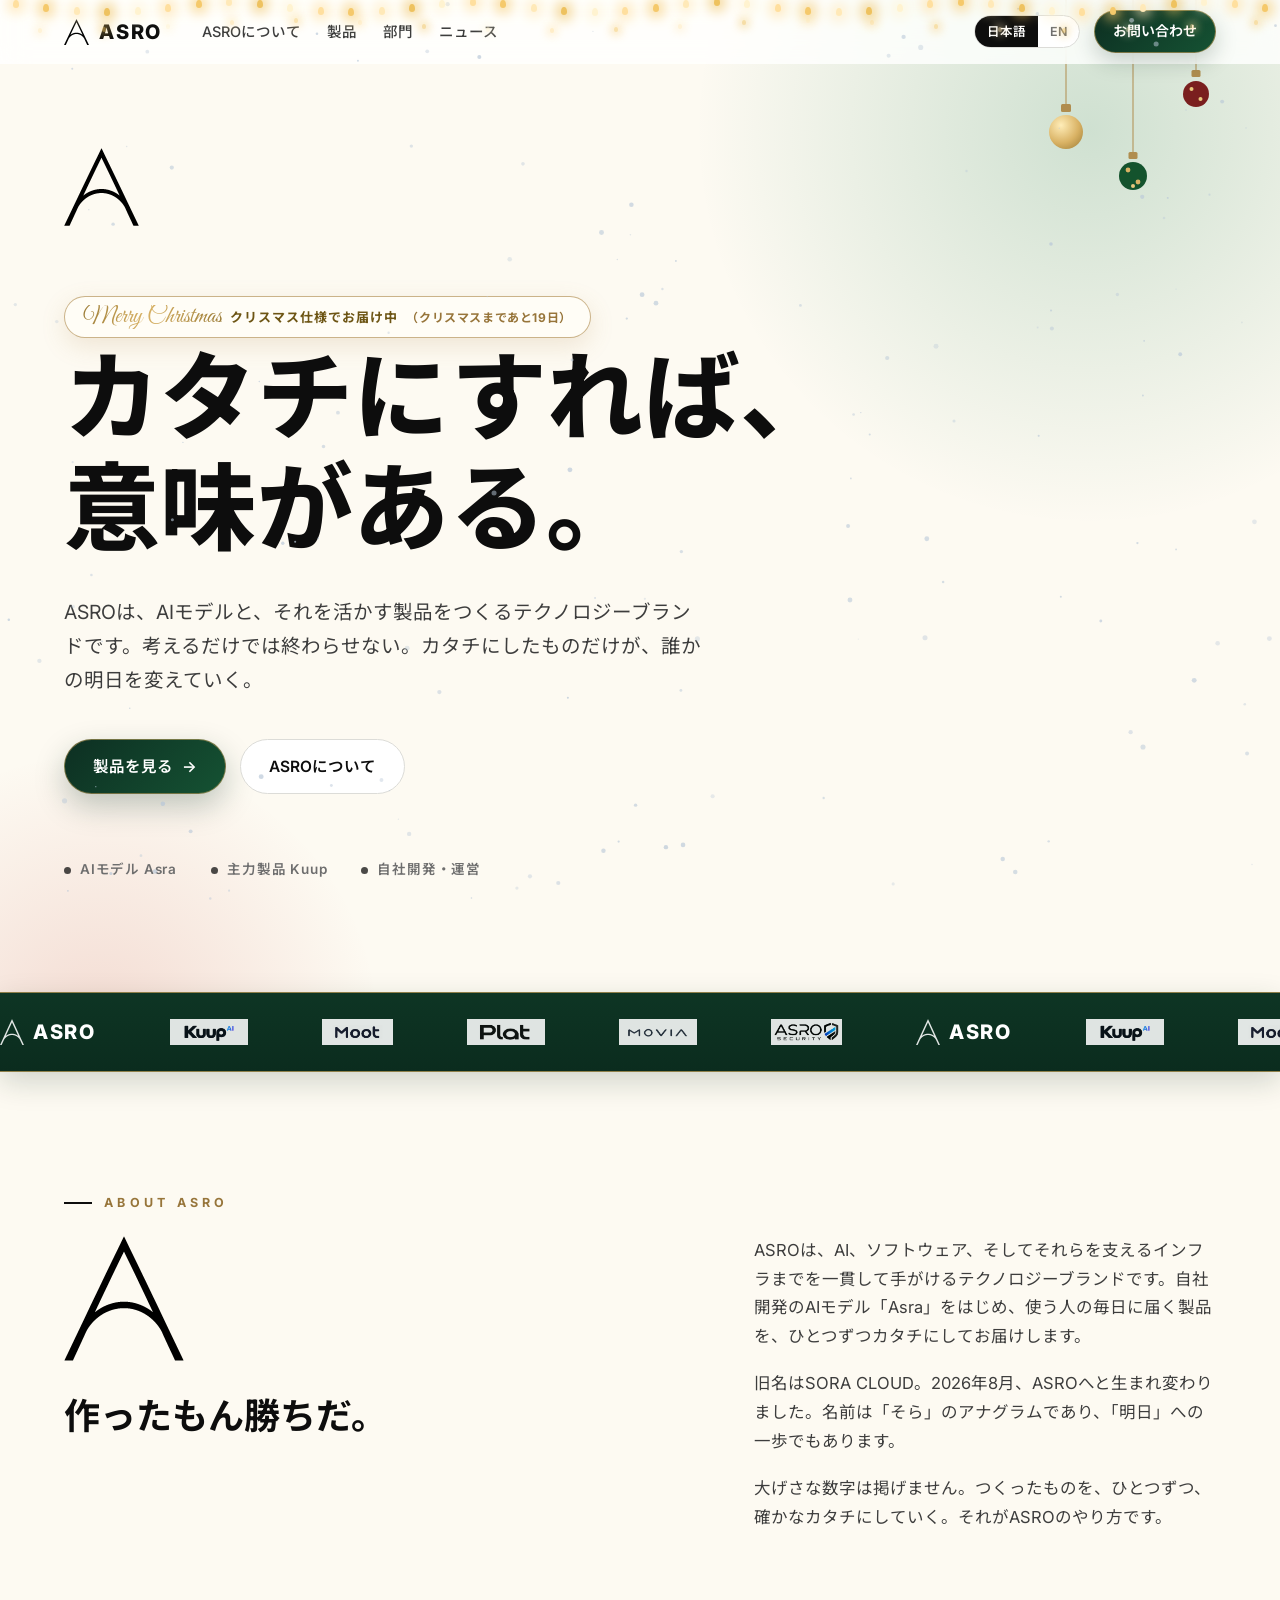
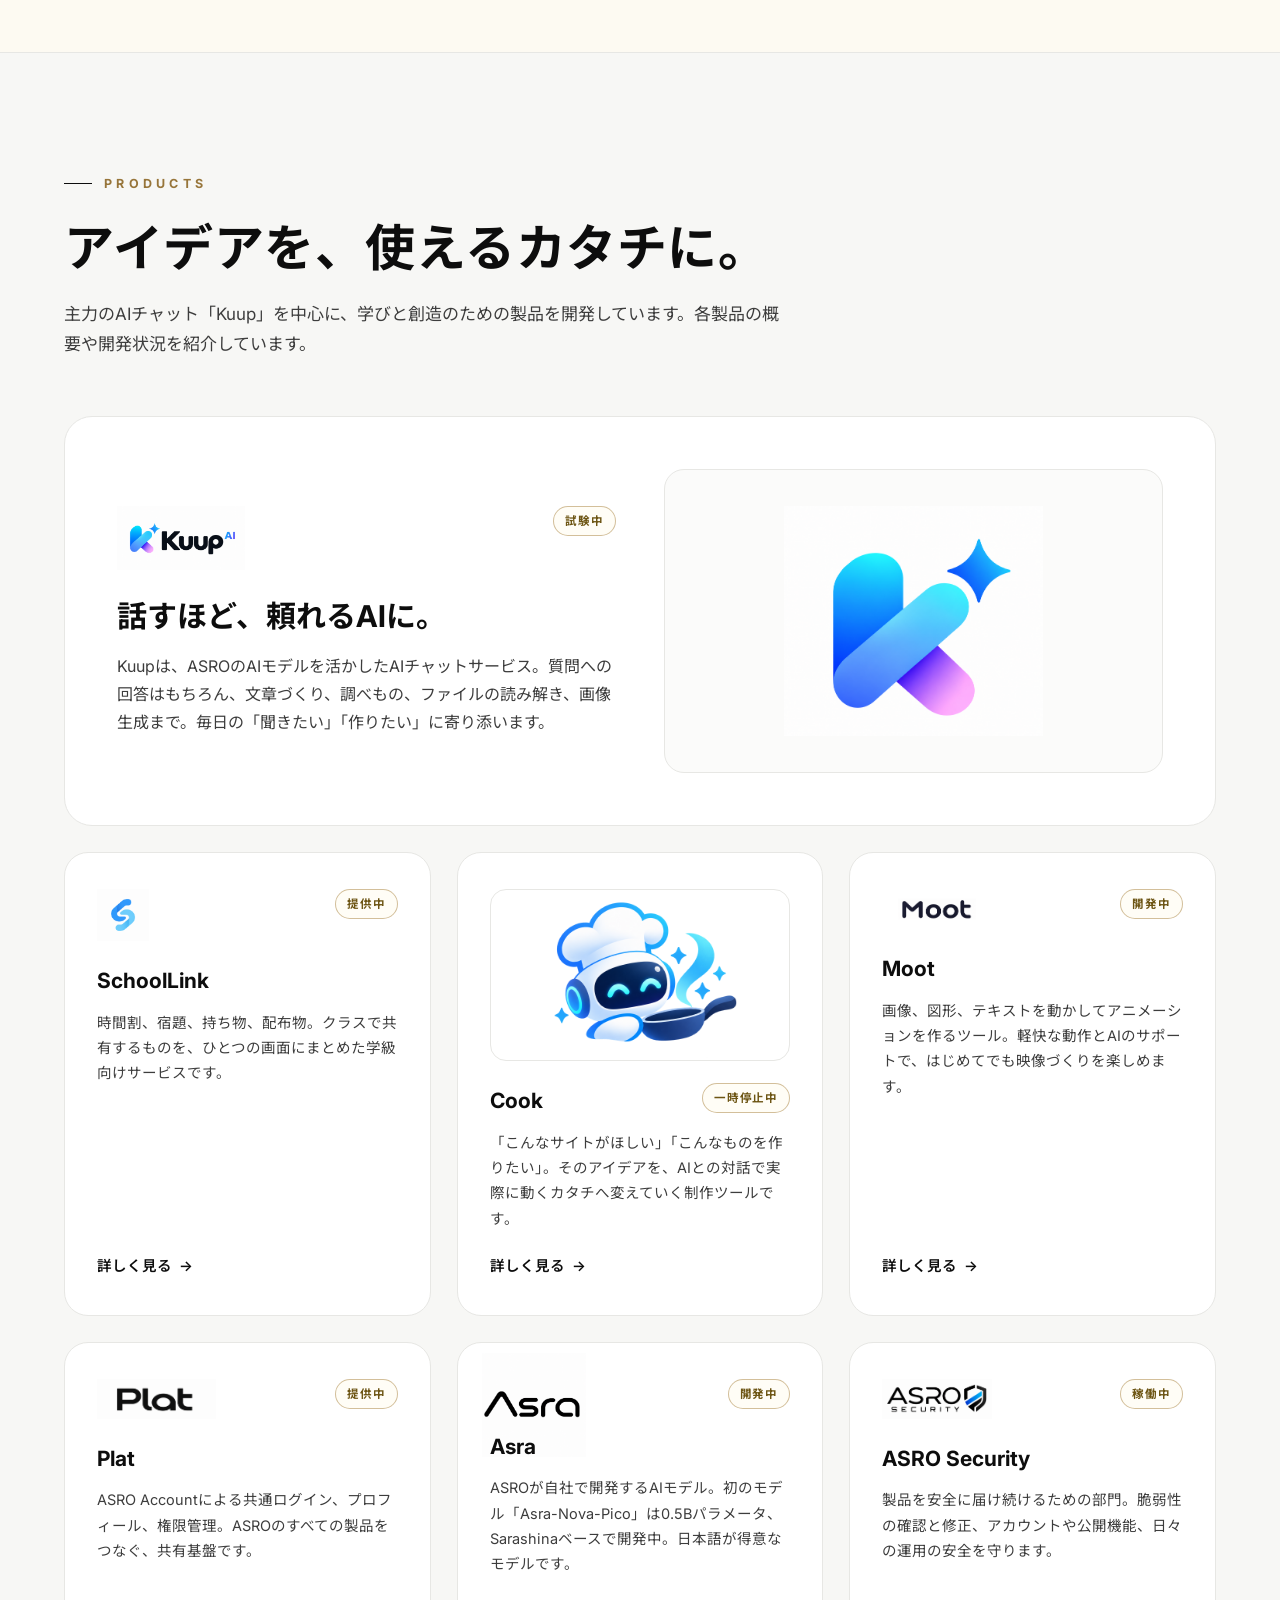
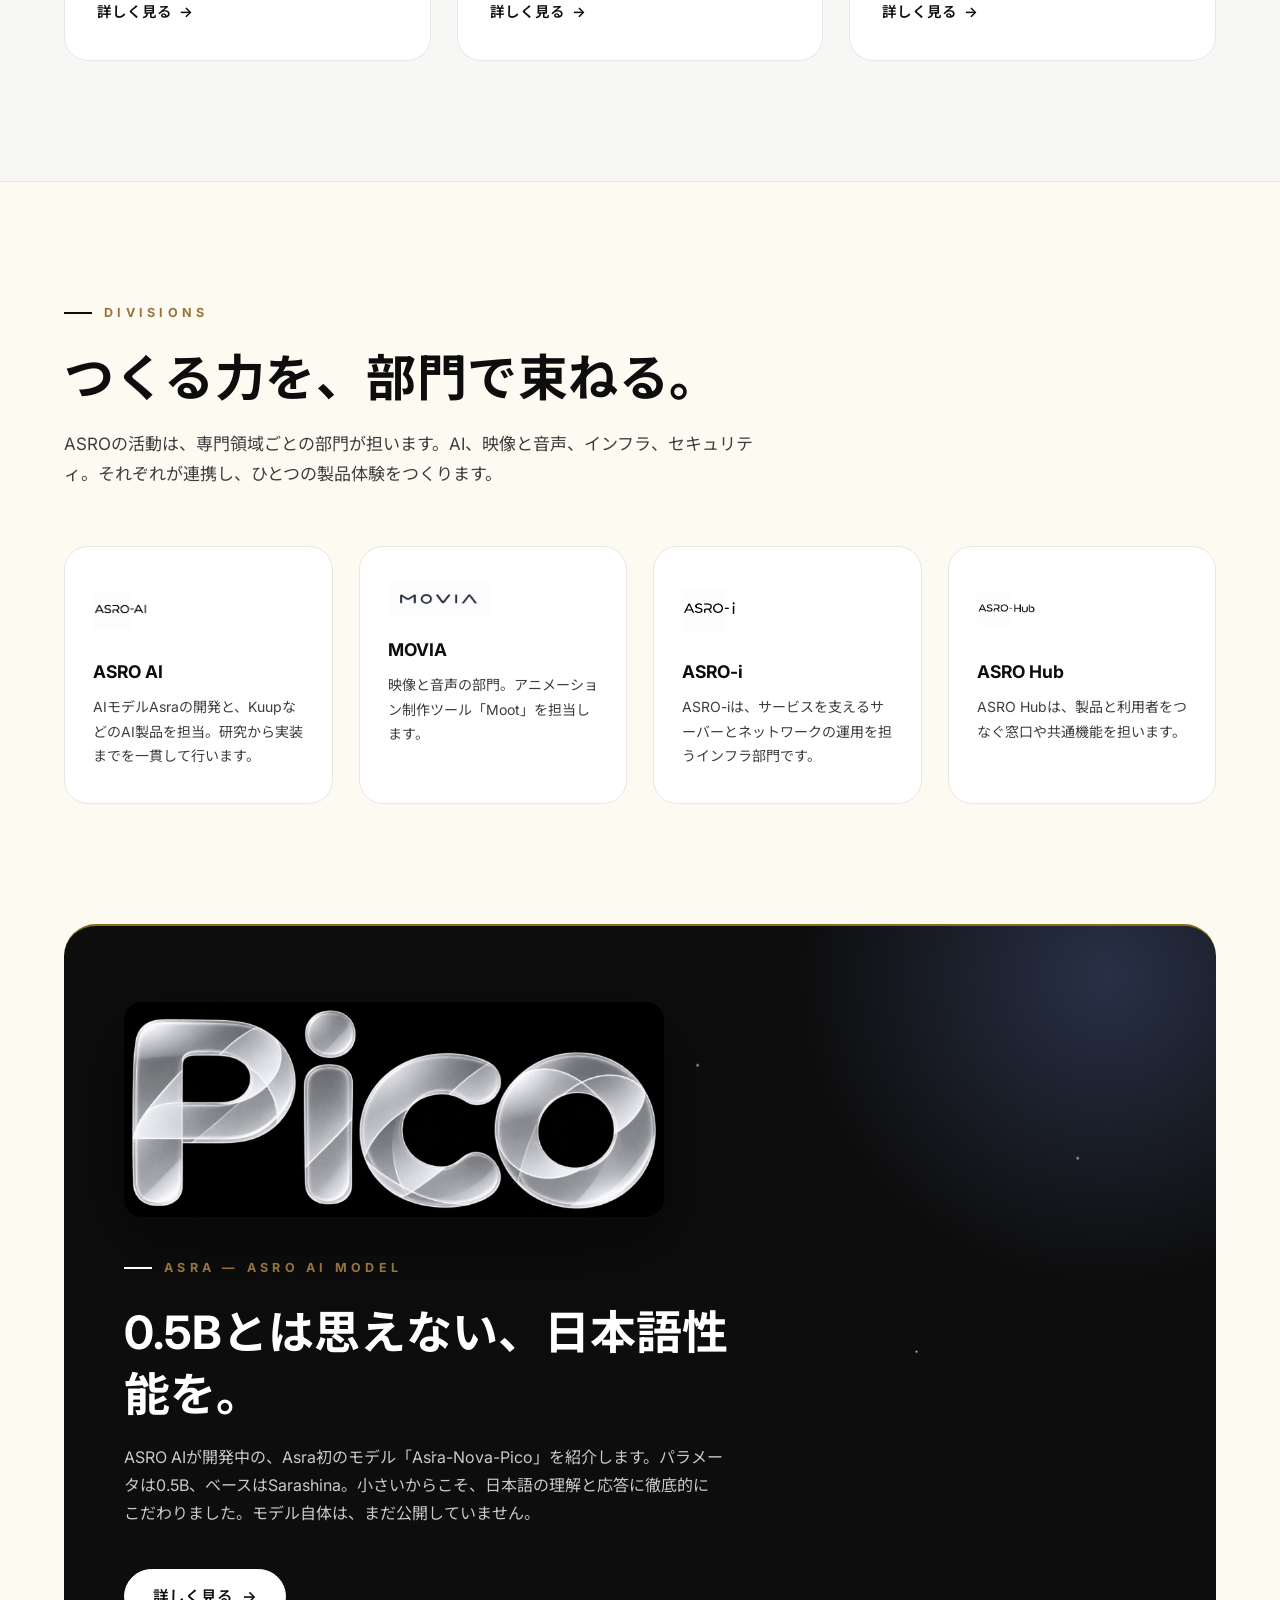
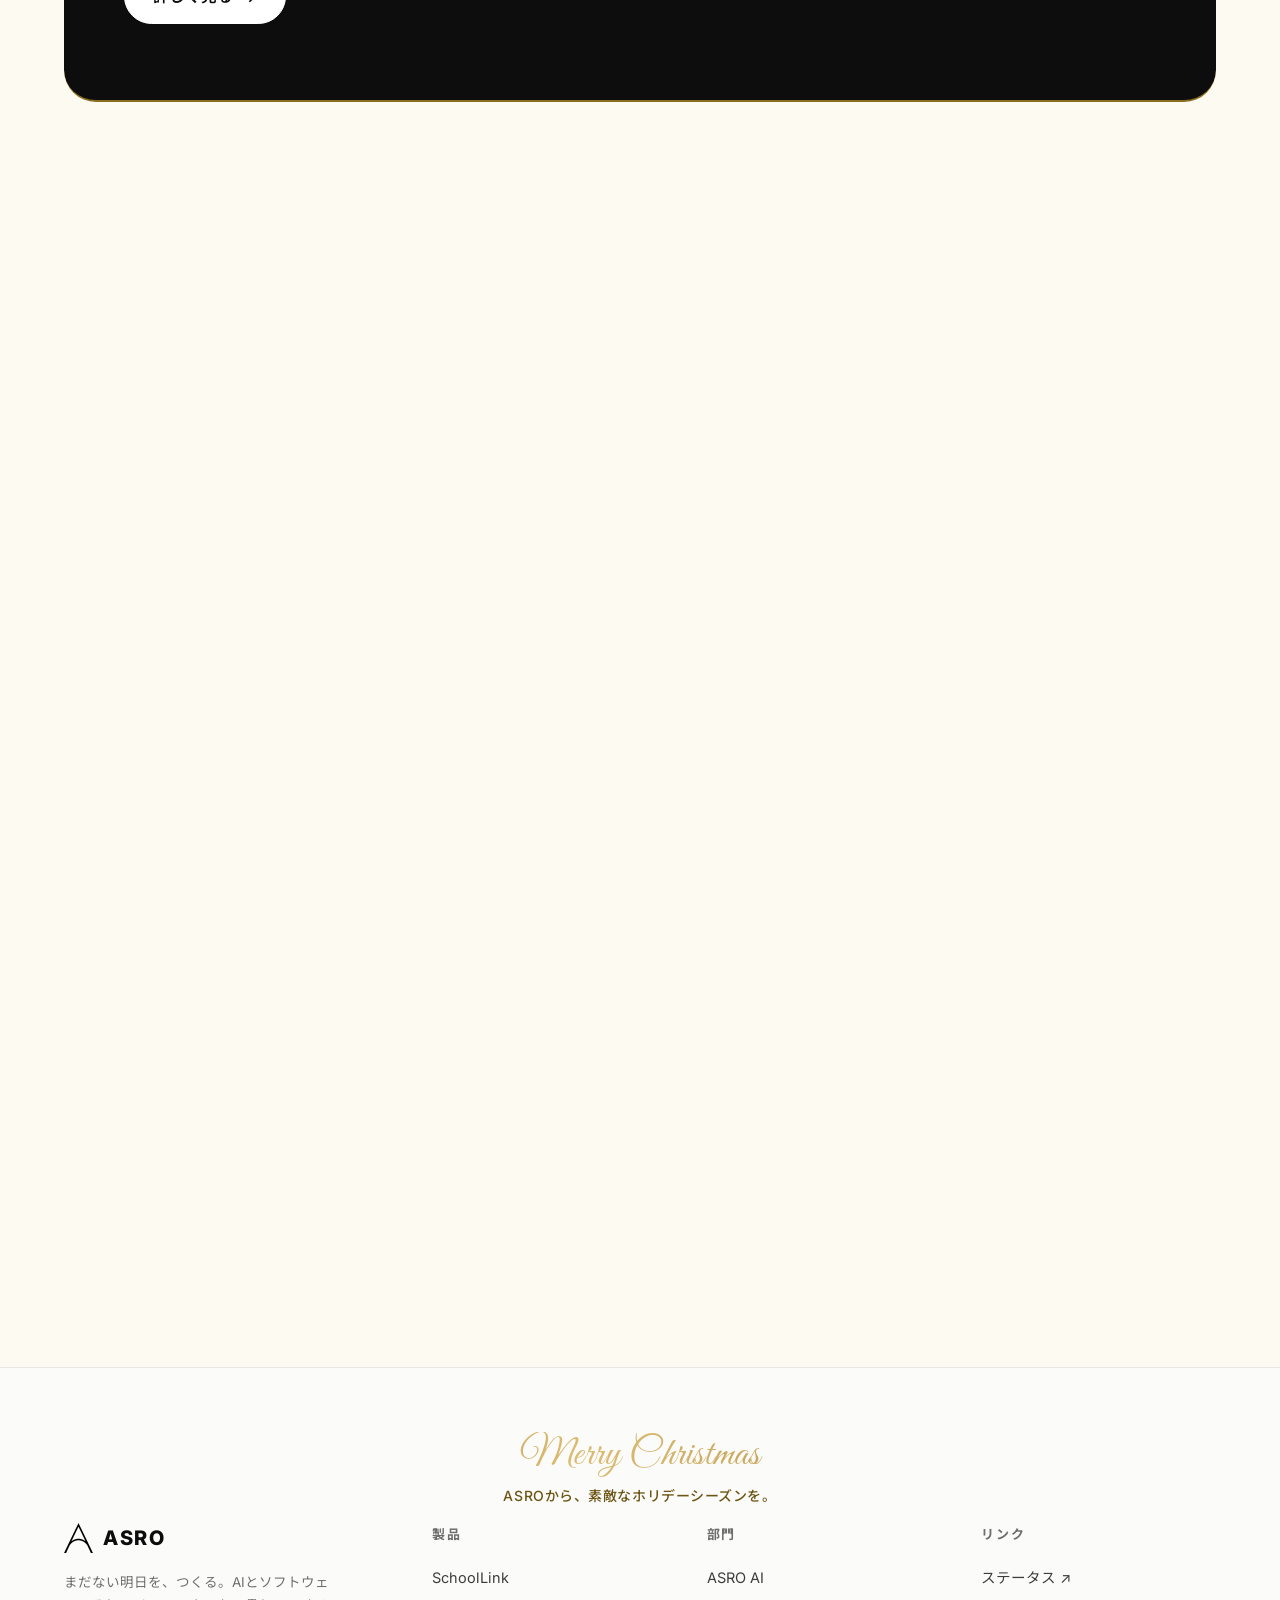
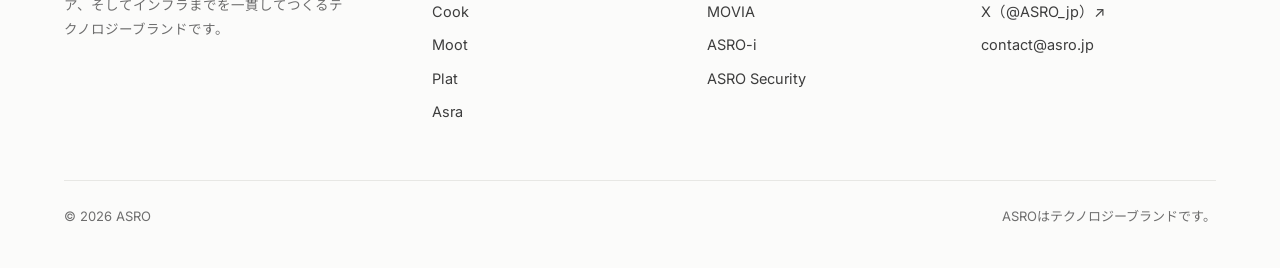
==== index.html @ fae4ed60 "Mark Kuup as in testing and remove launch links" ====
<!doctype html>
<html lang="ja">
<head>
<meta charset="utf-8">
<meta name="viewport" content="width=device-width, initial-scale=1">
<title>ASRO — カタチにすれば、意味がある。</title>
<meta name="description" content="ASROは、AIモデル「Asra」と、それを活かす製品をつくるテクノロジーブランドです。AIチャット「Kuup」をはじめ、学び、つくる楽しさをひらく製品を開発しています。">
<meta property="og:title" content="ASRO — カタチにすれば、意味がある。">
<meta property="og:description" content="AIモデルAsraと、それを活かす製品をつくるテクノロジーブランド、ASROの公式サイト。">
<meta property="og:type" content="website">
<link rel="icon" href="assets/brand-v1/favicon.ico" sizes="16x16 32x32 48x48 64x64">
<link rel="icon" href="assets/brand-v1/favicon.svg" type="image/svg+xml" sizes="any">
<link rel="apple-touch-icon" href="assets/brand-v1/app-icon-180.png">
<meta property="og:image" content="https://asro.jp/assets/brand-v1/asro-og.png">
<meta property="og:image:width" content="1200">
<meta property="og:image:height" content="630">
<meta property="og:image:alt" content="ASRO">
<link rel="preconnect" href="https://fonts.googleapis.com">
<link rel="preconnect" href="https://fonts.gstatic.com" crossorigin>
<link href="https://fonts.googleapis.com/css2?family=Inter:wght@400;500;600;700;800&family=Noto+Sans+JP:wght@400;500;700;900&display=swap" rel="stylesheet">
<link rel="stylesheet" href="styles.css?v=20261110-brand-v1">
</head>
<body>
<header class="site-header">
  <div class="header-inner">
    <a class="brand" href="./" aria-label="ASRO">
      <img class="brand-symbol" src="assets/brand-v1/asro-black.svg" alt="">
      <span class="brand-name">ASRO</span>
    </a>
    <nav class="main-nav" aria-label="Main">
      <a href="#about" data-i18n="nav.about">ASROについて</a>
      <a href="#products" data-i18n="nav.products">製品</a>
      <a href="#divisions" data-i18n="nav.divisions">部門</a>
      <a href="#news" data-i18n="nav.news">ニュース</a>
    </nav>
    <div class="header-actions">
      <div class="lang-switch" role="group" aria-label="Language">
        <button type="button" data-lang="ja" class="active">日本語</button>
        <button type="button" data-lang="en">EN</button>
      </div>
      <a class="header-cta" href="mailto:contact@asro.jp" data-i18n="nav.contact">お問い合わせ</a>
      <button class="menu-btn" type="button" aria-label="Menu" aria-expanded="false"><span></span><span></span><span></span></button>
    </div>
  </div>
</header>

<main>
  <!-- HERO -->
  <section class="hero">
    <div class="xmas-baubles" aria-hidden="true">
      <svg class="bauble b1" width="36" height="168" viewBox="0 0 36 168"><defs><radialGradient id="gld" cx="0.35" cy="0.3" r="0.95"><stop offset="0%" stop-color="#ffedb8"/><stop offset="55%" stop-color="#d9b264"/><stop offset="100%" stop-color="#9a7a34"/></radialGradient></defs><line x1="18" y1="0" x2="18" y2="104" stroke="#b08d4f" stroke-width="1"/><rect x="13" y="104" width="10" height="8" rx="1.5" fill="#b08d4f"/><circle cx="18" cy="132" r="17" fill="url(#gld)"/></svg>
      <svg class="bauble b2" width="30" height="218" viewBox="0 0 30 218"><line x1="15" y1="0" x2="15" y2="152" stroke="#b08d4f" stroke-width="1"/><rect x="10.5" y="152" width="9" height="7" rx="1.5" fill="#b08d4f"/><circle cx="15" cy="176" r="14" fill="#14532d"/><circle cx="10" cy="170" r="2.4" fill="#d9b264"/><circle cx="20" cy="182" r="2.4" fill="#d9b264"/><circle cx="15" cy="186" r="2" fill="#e8c87e"/></svg>
      <svg class="bauble b3" width="28" height="128" viewBox="0 0 28 128"><line x1="14" y1="0" x2="14" y2="70" stroke="#b08d4f" stroke-width="1"/><rect x="9.5" y="70" width="9" height="7" rx="1.5" fill="#b08d4f"/><circle cx="14" cy="94" r="13" fill="#7a1f1f"/><circle cx="9.5" cy="89" r="2" fill="#e8c87e"/><circle cx="18.5" cy="99" r="2" fill="#e8c87e"/></svg>
    </div>
    <div class="hero-bg"></div>
    <div class="wrap hero-inner">
      <img class="hero-logo" src="assets/brand-v1/asro-black.svg" alt="ASRO">
      <p class="xmas-badge"><span class="xmas-script">Merry Christmas</span><span data-i18n="xmas.badge">クリスマス仕様でお届け中</span></p>
      <h1>
        <span class="line"><span data-i18n="hero.h1.1">カタチにすれば、</span></span>
        <span class="line"><span data-i18n="hero.h1.2">意味がある。</span></span>
      </h1>
      <p class="hero-sub" data-i18n="hero.sub">ASROは、AIモデルと、それを活かす製品をつくるテクノロジーブランドです。考えるだけでは終わらせない。カタチにしたものだけが、誰かの明日を変えていく。</p>
      <div class="hero-actions">
        <a class="btn btn-dark" href="#products"><span data-i18n="hero.btn.products">製品を見る</span><span class="arrow">→</span></a>
        <a class="btn btn-light" href="#about" data-i18n="hero.btn.about">ASROについて</a>
      </div>
      <div class="hero-meta">
        <span><i></i><span data-i18n="hero.meta.1">AIモデル Asra</span></span>
        <span><i></i><span data-i18n="hero.meta.2">主力製品 Kuup</span></span>
        <span><i></i><span data-i18n="hero.meta.3">自社開発・運営</span></span>
      </div>
    </div>
  </section>

  <!-- MARQUEE -->
  <div class="marquee" aria-hidden="true">
    <div class="marquee-track">
      <span class="marquee-brand"><img class="marquee-brand-light" src="assets/brand-v1/asro-black.svg" alt=""><img class="marquee-brand-dark" src="assets/brand-v1/asro-white.svg" alt=""><span class="brand-name">ASRO</span></span><img src="Kuup%20AI%E6%96%87%E5%AD%97%E3%81%AE%E3%81%BF.png" alt=""><img src="Moot%E6%96%87%E5%AD%97%E3%81%AE%E3%81%BF.png" alt=""><img src="Plat%E6%96%87%E5%AD%97%E3%81%AE%E3%81%BF.png" alt=""><img src="MOVIA.png" alt=""><img src="ASRO%20security.png" alt="">
      <span class="marquee-brand"><img class="marquee-brand-light" src="assets/brand-v1/asro-black.svg" alt=""><img class="marquee-brand-dark" src="assets/brand-v1/asro-white.svg" alt=""><span class="brand-name">ASRO</span></span><img src="Kuup%20AI%E6%96%87%E5%AD%97%E3%81%AE%E3%81%BF.png" alt=""><img src="Moot%E6%96%87%E5%AD%97%E3%81%AE%E3%81%BF.png" alt=""><img src="Plat%E6%96%87%E5%AD%97%E3%81%AE%E3%81%BF.png" alt=""><img src="MOVIA.png" alt=""><img src="ASRO%20security.png" alt="">
    </div>
  </div>

  <!-- ABOUT -->
  <section id="about" class="section-pad">
    <div class="wrap">
      <p class="eyebrow reveal" data-i18n="about.eyebrow">About ASRO</p>
      <div class="about-grid">
        <div class="reveal">
          <img class="about-symbol" src="assets/brand-v1/asro-black.svg" alt="ASRO symbol">
          <p class="about-big" data-i18n="about.big">作ったもん勝ちだ。</p>
        </div>
        <div class="about-text reveal d1">
          <p data-i18n="about.p1">ASROは、AI、ソフトウェア、そしてそれらを支えるインフラまでを一貫して手がけるテクノロジーブランドです。自社開発のAIモデル「Asra」をはじめ、使う人の毎日に届く製品を、ひとつずつカタチにしてお届けします。</p>
          <p data-i18n="about.p2">旧名はSORA CLOUD。2026年8月、ASROへと生まれ変わりました。名前は「そら」のアナグラムであり、「明日」への一歩でもあります。</p>
          <p data-i18n="about.p3">大げさな数字は掲げません。つくったものを、ひとつずつ、確かなカタチにしていく。それがASROのやり方です。</p>
        </div>
      </div>
    </div>
  </section>

  <!-- PRODUCTS -->
  <section id="products" class="products section-pad">
    <div class="wrap">
      <p class="eyebrow reveal" data-i18n="products.eyebrow">Products</p>
      <h2 class="section-title reveal" data-i18n="products.title">アイデアを、使えるカタチに。</h2>
      <p class="section-lead reveal d1" data-i18n="products.lead">主力のAIチャット「Kuup」を中心に、学びと創造のための製品を開発しています。各製品の概要や開発状況を紹介しています。</p>

      <!-- Flagship: Kuup -->
      <article class="feature-card reveal">
        <div>
          <div class="card-top">
            <img class="p-logo" src="Kuup%20AI%20%E5%85%A8%E9%83%A8%E5%85%A5%E3%82%8A.png" alt="Kuup AI">
            <span class="chip" data-i18n="kuup.status">試験中</span>
          </div>
          <h3 data-i18n="kuup.card.title">話すほど、頼れるAIに。</h3>
          <p data-i18n="kuup.card.desc">Kuupは、ASROのAIモデルを活かしたAIチャットサービス。質問への回答はもちろん、文章づくり、調べもの、ファイルの読み解き、画像生成まで。毎日の「聞きたい」「作りたい」に寄り添います。</p>
        </div>
        <div class="feature-visual">
          <img src="Kuup%20AI%20%E3%82%B7%E3%83%B3%E3%83%9C%E3%83%AB.png" alt="Kuup symbol" loading="lazy">
        </div>
      </article>

      <div class="product-grid">
        <article class="product-card reveal">
          <div class="card-top">
            <img class="p-logo tall" src="SchoolLink%20%E3%82%B7%E3%83%B3%E3%83%9C%E3%83%AB.png" alt="SchoolLink" loading="lazy">
            <span class="chip live" data-i18n="common.status.live">提供中</span>
          </div>
          <h3>SchoolLink</h3>
          <p data-i18n="schoollink.card.desc">時間割、宿題、持ち物、配布物。クラスで共有するものを、ひとつの画面にまとめた学級向けサービスです。</p>
          <a class="card-link" href="products/schoollink.html"><span data-i18n="common.details">詳しく見る</span><span class="arrow">→</span></a>
        </article>

        <article class="product-card reveal d1">
          <div class="product-visual">
            <img src="Cook.png" alt="Cook" loading="lazy">
          </div>
          <div class="card-top">
            <h3>Cook</h3>
            <span class="chip paused" data-i18n="common.status.paused">一時停止中</span>
          </div>
          <p data-i18n="cook.card.desc">「こんなサイトがほしい」「こんなものを作りたい」。そのアイデアを、AIとの対話で実際に動くカタチへ変えていく制作ツールです。</p>
          <a class="card-link" href="products/cook.html"><span data-i18n="common.details">詳しく見る</span><span class="arrow">→</span></a>
        </article>

        <article class="product-card reveal d2">
          <div class="card-top">
            <img class="p-logo" src="Moot%E6%96%87%E5%AD%97%E3%81%AE%E3%81%BF.png" alt="Moot" loading="lazy">
            <span class="chip" data-i18n="common.status.dev">開発中</span>
          </div>
          <h3>Moot</h3>
          <p data-i18n="moot.card.desc">画像、図形、テキストを動かしてアニメーションを作るツール。軽快な動作とAIのサポートで、はじめてでも映像づくりを楽しめます。</p>
          <a class="card-link" href="products/moot.html"><span data-i18n="common.details">詳しく見る</span><span class="arrow">→</span></a>
        </article>

        <article class="product-card reveal">
          <div class="card-top">
            <img class="p-logo" src="Plat%E6%96%87%E5%AD%97%E3%81%AE%E3%81%BF.png" alt="Plat" loading="lazy">
            <span class="chip live" data-i18n="common.status.live">提供中</span>
          </div>
          <h3>Plat</h3>
          <p data-i18n="plat.card.desc">ASRO Accountによる共通ログイン、プロフィール、権限管理。ASROのすべての製品をつなぐ、共有基盤です。</p>
          <a class="card-link" href="products/plat.html"><span data-i18n="common.details">詳しく見る</span><span class="arrow">→</span></a>
        </article>

        <article class="product-card reveal d1">
          <div class="card-top">
            <img class="p-logo tall" src="Asra.png" alt="Asra" loading="lazy" style="height:104px;margin-top:-26px;margin-bottom:-28px;margin-left:-8px">
            <span class="chip" data-i18n="common.status.dev">開発中</span>
          </div>
          <h3>Asra</h3>
          <p data-i18n="asra.card.desc">ASROが自社で開発するAIモデル。初のモデル「Asra-Nova-Pico」は0.5Bパラメータ、Sarashinaベースで開発中。日本語が得意なモデルです。</p>
          <a class="card-link" href="products/asra.html"><span data-i18n="common.details">詳しく見る</span><span class="arrow">→</span></a>
        </article>

        <article class="product-card reveal d2">
          <div class="card-top">
            <img class="p-logo" src="ASRO%20security.png" alt="ASRO Security" loading="lazy">
            <span class="chip live" data-i18n="common.status.ops">稼働中</span>
          </div>
          <h3>ASRO Security</h3>
          <p data-i18n="security.card.desc">製品を安全に届け続けるための部門。脆弱性の確認と修正、アカウントや公開機能、日々の運用の安全を守ります。</p>
          <a class="card-link" href="products/security.html"><span data-i18n="common.details">詳しく見る</span><span class="arrow">→</span></a>
        </article>
      </div>
    </div>
  </section>

  <!-- DIVISIONS -->
  <section id="divisions" class="section-pad">
    <div class="wrap">
      <p class="eyebrow reveal" data-i18n="div.eyebrow">Divisions</p>
      <h2 class="section-title reveal" data-i18n="div.title">つくる力を、部門で束ねる。</h2>
      <p class="section-lead reveal d1" data-i18n="div.lead">ASROの活動は、専門領域ごとの部門が担います。AI、映像と音声、インフラ、セキュリティ。それぞれが連携し、ひとつの製品体験をつくります。</p>
      <div class="division-grid">
        <article class="division-card reveal">
          <img class="square" src="ASRO-AI.png" alt="ASRO AI" loading="lazy">
          <h3>ASRO AI</h3>
          <p data-i18n="div.ai.desc">AIモデルAsraの開発と、KuupなどのAI製品を担当。研究から実装までを一貫して行います。</p>
        </article>
        <article class="division-card reveal d1">
          <img src="MOVIA.png" alt="MOVIA" loading="lazy">
          <h3>MOVIA</h3>
          <p data-i18n="div.movia.desc">映像と音声の部門。アニメーション制作ツール「Moot」を担当します。</p>
        </article>
        <article class="division-card reveal d2">
          <img class="square" src="ASRO-i.png" alt="ASRO-i" loading="lazy">
          <h3>ASRO-i</h3>
          <p data-i18n="div.i.desc">ASRO-iは、サービスを支えるサーバーとネットワークの運用を担うインフラ部門です。</p>
        </article>
        <article class="division-card reveal d3">
          <img class="square" src="ASRO-Hub.png" alt="ASRO Hub" loading="lazy">
          <h3>ASRO Hub</h3>
          <p data-i18n="div.hub.desc">ASRO Hubは、製品と利用者をつなぐ窓口や共通機能を担います。</p>
        </article>
      </div>
    </div>
  </section>

  <!-- ASRA BAND -->
  <section class="section-pad" style="padding-top:0">
    <div class="wrap">
      <div class="asra-band reveal">
        <img class="pico-img" src="assets/asra-pico.jpg?v=20261108-assets-fix" alt="Asra-Nova-Pico" loading="lazy">
        <p class="eyebrow" data-i18n="asra.eyebrow">Asra — ASRO AI Model</p>
        <h2 data-i18n="asra.title">0.5Bとは思えない、日本語性能を。</h2>
        <p data-i18n="asra.body">ASRO AIが開発中の、Asra初のモデル「Asra-Nova-Pico」を紹介します。パラメータは0.5B、ベースはSarashina。小さいからこそ、日本語の理解と応答に徹底的にこだわりました。モデル自体は、まだ公開していません。</p>
        <div class="hero-actions">
          <a class="btn btn-light" href="products/asra.html"><span data-i18n="common.details">詳しく見る</span><span class="arrow">→</span></a>
        </div>
      </div>
    </div>
  </section>

  <!-- NEWS -->
  <section id="news" class="section-pad" style="padding-top:20px">
    <div class="wrap">
      <p class="eyebrow reveal" data-i18n="news.eyebrow">News</p>
      <h2 class="section-title reveal" data-i18n="news.title">お知らせ</h2>
      <div class="news-list reveal">
        <article class="news-item">
          <span class="news-date">2026.11.08</span>
          <span class="news-tag" data-i18n="news.2.tag">Asra</span>
          <div>
            <h3 data-i18n="news.2.title">Asra 初のモデル「Asra-Nova-Pico」を発表しました</h3>
            <p data-i18n="news.2.body">ASRO AIが開発中の0.5Bモデルです。詳しくはAsraのページをご覧ください。</p>
          </div>
        </article>
        <article class="news-item">
          <span class="news-date">2026.11.08</span>
          <span class="news-tag" data-i18n="news.1.tag">お知らせ</span>
          <div>
            <h3 data-i18n="news.1.title">ASRO公式サイトをリニューアルしました</h3>
            <p data-i18n="news.1.body">デザインと構成を一新し、製品ごとの紹介ページと日英切り替えを追加しました。</p>
          </div>
        </article>
      </div>
    </div>
  </section>

  <!-- CTA -->
  <section class="cta">
    <div class="wrap reveal">
      <img src="assets/brand-v1/asro-black.svg" alt="ASRO">
      <h2 data-i18n="cta.title">カタチにすれば、意味がある。</h2>
      <p data-i18n="cta.body">製品へのご意見、取材、その他のお問い合わせはメールで受け付けています。</p>
      <a class="btn btn-dark" href="mailto:contact@asro.jp">contact@asro.jp</a>
    </div>
  </section>
</main>

<footer class="site-footer">
  <div class="wrap">
    <p class="xmas-note"><span class="xmas-script">Merry Christmas</span><span data-i18n="xmas.foot">ASROから、素敵なホリデーシーズンを。</span></p>
    <div class="footer-grid">
      <div>
        <div class="footer-brand"><img src="assets/brand-v1/asro-black.svg" alt=""><span class="brand-name">ASRO</span></div>
        <p data-i18n="footer.tagline">まだない明日を、つくる。AIとソフトウェア、そしてインフラまでを一貫してつくるテクノロジーブランドです。</p>
      </div>
      <div class="footer-col">
        <h4 data-i18n="footer.products">製品</h4>
        <a href="products/schoollink.html">SchoolLink</a>
        <a href="products/cook.html">Cook</a>
        <a href="products/moot.html">Moot</a>
        <a href="products/plat.html">Plat</a>
        <a href="products/asra.html">Asra</a>
      </div>
      <div class="footer-col">
        <h4 data-i18n="footer.divisions">部門</h4>
        <a href="#divisions">ASRO AI</a>
        <a href="#divisions">MOVIA</a>
        <a href="#divisions">ASRO-i</a>
        <a href="products/security.html">ASRO Security</a>
      </div>
      <div class="footer-col">
        <h4 data-i18n="footer.links">リンク</h4>
        <a href="https://status.asro.jp/" target="_blank" rel="noopener"><span data-i18n="footer.status">ステータス</span> ↗</a>
        <a href="https://x.com/ASRO_jp" target="_blank" rel="noopener">X（@ASRO_jp）↗</a>
        <a href="mailto:contact@asro.jp">contact@asro.jp</a>
      </div>
    </div>
    <div class="footer-bottom">
      <span data-i18n="footer.rights">© 2026 ASRO</span>
      <span data-i18n="footer.note">ASROはテクノロジーブランドです。</span>
    </div>
  </div>
</footer>
<script src="site.js?v=20261111-kuup-testing"></script>
</body>
</html>
---- styles.css ----
/* ASRO — new official site (staging build in Pages-Home)
   Bright, monochrome, OpenAI-inspired. Shared by all pages. */

:root{
  --bg:#ffffff;
  --bg-soft:#f7f7f5;
  --bg-softer:#fbfbfa;
  --ink:#0d0d0d;
  --ink-2:#3d3d3d;
  --ink-3:#6e6e6e;
  --line:#e7e7e4;
  --line-2:#dcdcd8;
  --navy:#232c4b;
  --radius:20px;
  --maxw:1200px;
  --header-h:64px;
  --font:"Inter","Hiragino Kaku Gothic ProN","Hiragino Sans","Noto Sans JP",-apple-system,BlinkMacSystemFont,"Segoe UI",sans-serif;
}

*{margin:0;padding:0;box-sizing:border-box}
html{scroll-behavior:smooth}
body{
  font-family:var(--font);
  background:var(--bg);
  color:var(--ink);
  line-height:1.75;
  -webkit-font-smoothing:antialiased;
  text-rendering:optimizeLegibility;
  overflow-x:hidden;
}
img{max-width:100%;display:block}
a{color:inherit;text-decoration:none}
::selection{background:#0d0d0d;color:#fff}

/* ---------- header ---------- */
.site-header{
  position:fixed;inset:0 0 auto 0;height:var(--header-h);z-index:100;
  display:flex;align-items:center;
  background:rgba(255,255,255,.82);
  backdrop-filter:saturate(180%) blur(14px);
  -webkit-backdrop-filter:saturate(180%) blur(14px);
  border-bottom:1px solid transparent;
  transition:border-color .3s ease, background .3s ease;
}
.site-header.scrolled{border-bottom-color:var(--line)}
.header-inner{
  width:100%;max-width:var(--maxw);margin:0 auto;padding:0 24px;
  display:flex;align-items:center;gap:28px;
}
.brand{display:flex;align-items:center;gap:10px;flex:none}
.brand img{height:26px;width:auto}
.brand .brand-symbol{height:26px}
.brand-name{font-size:20px;font-weight:800;letter-spacing:.09em;line-height:1}
.main-nav{display:flex;gap:26px;margin-left:12px}
.main-nav a{font-size:14.5px;color:var(--ink-2);font-weight:500;position:relative;padding:4px 0}
.main-nav a::after{
  content:"";position:absolute;left:0;bottom:0;height:1.5px;width:100%;
  background:var(--ink);transform:scaleX(0);transform-origin:right;transition:transform .35s cubic-bezier(.65,0,.35,1);
}
.main-nav a:hover{color:var(--ink)}
.main-nav a:hover::after{transform:scaleX(1);transform-origin:left}
.header-actions{margin-left:auto;display:flex;align-items:center;gap:14px;flex:none}
.lang-switch{
  display:flex;border:1px solid var(--line-2);border-radius:999px;overflow:hidden;background:#fff;
}
.lang-switch button{
  appearance:none;border:0;background:transparent;cursor:pointer;
  font:inherit;font-size:12.5px;font-weight:600;padding:5px 12px;color:var(--ink-3);
  transition:background .25s,color .25s;
}
.lang-switch button.active{background:var(--ink);color:#fff}
.header-cta{
  font-size:14px;font-weight:600;background:var(--ink);color:#fff;
  padding:8px 18px;border-radius:999px;transition:opacity .25s, transform .25s;
}
.header-cta:hover{opacity:.82}
.menu-btn{display:none;margin-left:auto;background:none;border:0;cursor:pointer;padding:8px}
.menu-btn span{display:block;width:22px;height:2px;background:var(--ink);margin:5px 0;transition:.3s}

/* ---------- layout ---------- */
.wrap{max-width:var(--maxw);margin:0 auto;padding:0 24px}
section{position:relative}
.section-pad{padding:120px 0}
.eyebrow{
  font-size:12.5px;font-weight:700;letter-spacing:.22em;text-transform:uppercase;color:var(--ink-3);
  display:flex;align-items:center;gap:12px;margin-bottom:22px;
}
.eyebrow::before{content:"";width:28px;height:1.5px;background:var(--ink);display:inline-block}
.section-title{font-size:clamp(30px,4.4vw,50px);font-weight:700;line-height:1.28;letter-spacing:.01em}
.section-lead{margin-top:20px;font-size:17px;color:var(--ink-2);max-width:720px}

/* ---------- hero ---------- */
.hero{padding:calc(var(--header-h) + 84px) 0 110px;overflow:hidden}
.hero-bg{position:absolute;inset:0;pointer-events:none}
.hero-bg::before{
  content:"";position:absolute;width:900px;height:900px;right:-260px;top:-320px;border-radius:50%;
  background:radial-gradient(circle at center, rgba(35,44,75,.10), rgba(35,44,75,0) 62%);
  animation:drift 16s ease-in-out infinite alternate;
}
.hero-bg::after{
  content:"";position:absolute;width:640px;height:640px;left:-220px;bottom:-360px;border-radius:50%;
  background:radial-gradient(circle at center, rgba(120,140,190,.12), rgba(120,140,190,0) 62%);
  animation:drift 20s ease-in-out infinite alternate-reverse;
}
@keyframes drift{from{transform:translate(0,0) scale(1)}to{transform:translate(-46px,30px) scale(1.06)}}
.hero-inner{position:relative}
.hero-logo{height:78px;width:auto;margin-bottom:44px}
.hero h1{
  font-size:clamp(44px,7.6vw,96px);font-weight:800;line-height:1.16;letter-spacing:.005em;
}
.hero h1 .line{display:block;overflow:hidden}
.hero h1 .line>span{display:inline-block;transform:translateY(110%);animation:riseUp 1s cubic-bezier(.19,1,.22,1) forwards}
.hero h1 .line:nth-child(2)>span{animation-delay:.12s}
@keyframes riseUp{to{transform:translateY(0)}}
.hero-sub{margin-top:30px;font-size:clamp(16px,2vw,19.5px);color:var(--ink-2);max-width:640px}
.hero-actions{margin-top:42px;display:flex;gap:14px;flex-wrap:wrap}
.btn{
  display:inline-flex;align-items:center;gap:9px;font-weight:600;font-size:15.5px;
  padding:13px 28px;border-radius:999px;transition:transform .25s, opacity .25s, background .25s, color .25s;
}
.btn:hover{transform:translateY(-2px)}
.btn-dark{background:var(--ink);color:#fff}
.btn-dark:hover{opacity:.85}
.btn-light{background:#fff;color:var(--ink);border:1px solid var(--line-2)}
.btn-light:hover{background:var(--bg-soft)}
.btn .arrow{transition:transform .25s}
.btn:hover .arrow{transform:translateX(3px)}
.hero-meta{margin-top:64px;display:flex;gap:34px;flex-wrap:wrap;color:var(--ink-3);font-size:13.5px;font-weight:600;letter-spacing:.06em}
.hero-meta span{display:flex;align-items:center;gap:9px}
.hero-meta i{width:7px;height:7px;border-radius:50%;background:var(--ink);display:inline-block;opacity:.75}

/* ---------- marquee ---------- */
.marquee{border-top:1px solid var(--line);border-bottom:1px solid var(--line);padding:26px 0;overflow:hidden;background:var(--bg-softer)}
.marquee-track{display:flex;gap:74px;width:max-content;animation:marquee 30s linear infinite;align-items:center}
.marquee:hover .marquee-track{animation-play-state:paused}
.marquee-track img{height:26px;width:auto;opacity:.88;flex:none}
.marquee-brand{display:inline-flex;align-items:center;gap:9px;flex:none}
.marquee-brand .marquee-brand-dark{display:none}
html.xmas .marquee-brand .marquee-brand-light,html.newyear .marquee-brand .marquee-brand-light{display:none}
html.xmas .marquee-brand .marquee-brand-dark,html.newyear .marquee-brand .marquee-brand-dark{display:block}
html.xmas .marquee-brand,html.newyear .marquee-brand{color:#fff}
@keyframes marquee{to{transform:translateX(-50%)}}

/* ---------- about / philosophy ---------- */
.about-grid{display:grid;grid-template-columns:1.15fr .85fr;gap:64px;align-items:start}
.about-big{font-size:clamp(25px,3.2vw,36px);font-weight:700;line-height:1.55}
.about-text{color:var(--ink-2);font-size:16.5px}
.about-text p+p{margin-top:18px}
.about-symbol{width:120px;margin-bottom:28px}

/* ---------- products ---------- */
.products{background:var(--bg-soft);border-top:1px solid var(--line);border-bottom:1px solid var(--line)}
.feature-card{
  margin-top:56px;background:#fff;border:1px solid var(--line);border-radius:28px;
  padding:52px;display:grid;grid-template-columns:1fr 1fr;gap:48px;align-items:center;
  transition:box-shadow .4s ease, transform .4s ease;
}
.feature-card:hover{box-shadow:0 24px 60px rgba(13,13,13,.08);transform:translateY(-4px)}
.feature-card .p-logo{height:64px;width:auto;margin-bottom:26px}
.feature-card h3{font-size:30px;font-weight:700;line-height:1.35}
.feature-card p{margin-top:16px;color:var(--ink-2);font-size:16px}
.feature-visual{
  border-radius:20px;background:var(--bg-softer);border:1px solid var(--line);
  min-height:280px;display:flex;align-items:center;justify-content:center;padding:36px;
}
.feature-visual img{max-height:230px;width:auto}
.product-grid{margin-top:26px;display:grid;grid-template-columns:repeat(3,1fr);gap:26px}
.product-card{
  background:#fff;border:1px solid var(--line);border-radius:24px;padding:36px 32px;
  display:flex;flex-direction:column;min-height:300px;
  transition:box-shadow .35s ease, transform .35s ease, border-color .35s;
}
.product-card:hover{box-shadow:0 18px 44px rgba(13,13,13,.07);transform:translateY(-4px);border-color:var(--line-2)}
.product-card .p-logo{height:40px;width:auto;align-self:flex-start;margin-bottom:22px}
.product-card .p-logo.tall{height:52px}
.product-card h3{font-size:21px;font-weight:700}
.product-card p{margin-top:10px;color:var(--ink-2);font-size:14.5px;flex:1}
.card-top{display:flex;align-items:flex-start;justify-content:space-between;gap:12px}
.chip{
  flex:none;font-size:11.5px;font-weight:700;letter-spacing:.08em;padding:4px 11px;border-radius:999px;
  border:1px solid var(--line-2);color:var(--ink-2);background:#fff;
}
.chip.live{background:var(--ink);color:#fff;border-color:var(--ink)}
.chip.paused{background:#f1efe9;color:#7a6a35;border-color:#e4ddc4}
.card-link{margin-top:22px;font-size:14.5px;font-weight:600;display:inline-flex;gap:7px;align-items:center}
.card-link .arrow{transition:transform .25s}
.product-card:hover .card-link .arrow,.feature-card:hover .card-link .arrow{transform:translateX(3px)}
.product-visual{border-radius:16px;overflow:hidden;margin-bottom:22px;border:1px solid var(--line)}
.product-visual img{width:100%;height:170px;object-fit:cover}

/* ---------- divisions ---------- */
.division-grid{margin-top:56px;display:grid;grid-template-columns:repeat(4,1fr);gap:26px}
.division-card{border:1px solid var(--line);border-radius:24px;padding:34px 28px;background:#fff;transition:box-shadow .35s, transform .35s}
.division-card:hover{box-shadow:0 16px 38px rgba(13,13,13,.06);transform:translateY(-3px)}
.division-card img{height:34px;width:auto;margin-bottom:20px}
.division-card img.square{height:56px}
.division-card h3{font-size:17.5px;font-weight:700}
.division-card p{margin-top:8px;font-size:14px;color:var(--ink-2)}

/* ---------- asra band ---------- */
.asra-band{background:#0d0d0d;color:#fff;border-radius:32px;padding:76px 60px;overflow:hidden;position:relative}
.asra-band::before{
  content:"";position:absolute;width:700px;height:700px;right:-240px;top:-300px;border-radius:50%;
  background:radial-gradient(circle, rgba(110,140,220,.28), rgba(110,140,220,0) 62%);
}
.asra-band .eyebrow{color:#9a9a9a}
.asra-band .eyebrow::before{background:#fff}
.asra-band h2{font-size:clamp(28px,4vw,46px);font-weight:700;line-height:1.35;max-width:640px;position:relative}
.asra-band p{margin-top:18px;color:#c9c9c9;max-width:600px;position:relative}
.asra-logo-card{
  display:inline-flex;background:#fff;border-radius:16px;padding:18px 26px;margin-bottom:34px;position:relative;
}
.asra-logo-card img{height:44px;width:auto}
.asra-band .btn-light{background:#fff;border-color:#fff}

/* ---------- news ---------- */
.news-list{margin-top:48px;border-top:1px solid var(--line)}
.news-item{
  display:grid;grid-template-columns:130px 110px 1fr;gap:22px;align-items:baseline;
  padding:26px 6px;border-bottom:1px solid var(--line);transition:background .25s, padding-left .25s;
}
.news-item:hover{background:var(--bg-softer);padding-left:14px}
.news-date{font-size:14px;color:var(--ink-3);font-weight:600;letter-spacing:.04em}
.news-tag{font-size:11.5px;font-weight:700;letter-spacing:.1em;border:1px solid var(--line-2);border-radius:999px;padding:3px 10px;text-align:center;color:var(--ink-2)}
.news-item h3{font-size:16.5px;font-weight:600}
.news-item p{grid-column:3;color:var(--ink-3);font-size:14px;margin-top:2px}

/* ---------- cta / footer ---------- */
.cta{text-align:center;padding:130px 0}
.cta img{height:74px;width:auto;margin:0 auto 36px}
.cta h2{font-size:clamp(30px,4.6vw,54px);font-weight:800;line-height:1.3}
.cta p{margin:20px auto 0;color:var(--ink-2);max-width:520px}
.cta .btn{margin-top:38px}
.site-footer{border-top:1px solid var(--line);background:var(--bg-softer);padding:64px 0 40px}
.footer-grid{display:grid;grid-template-columns:1.4fr 1fr 1fr 1fr;gap:40px}
.footer-brand{display:flex;align-items:center;gap:10px;margin-bottom:18px}
.footer-brand img{height:30px;width:auto}
.footer-grid p{font-size:13.5px;color:var(--ink-3);max-width:280px}
.footer-col h4{font-size:13px;font-weight:700;letter-spacing:.12em;text-transform:uppercase;color:var(--ink-3);margin-bottom:16px}
.footer-col a{display:block;font-size:14.5px;color:var(--ink-2);padding:4px 0}
.footer-col a:hover{color:var(--ink);text-decoration:underline}
.footer-bottom{margin-top:52px;padding-top:24px;border-top:1px solid var(--line);display:flex;justify-content:space-between;gap:16px;flex-wrap:wrap;font-size:13px;color:var(--ink-3)}

/* ---------- product detail pages ---------- */
.pd-hero{padding:calc(var(--header-h) + 72px) 0 70px}
.pd-hero .back{font-size:14px;color:var(--ink-3);font-weight:600;display:inline-flex;gap:7px;margin-bottom:44px}
.pd-hero .back:hover{color:var(--ink)}
.pd-hero .p-logo{height:72px;width:auto;margin-bottom:30px}
.pd-hero .p-logo.wide{height:56px}
.pd-hero h1{font-size:clamp(34px,5.4vw,62px);font-weight:800;line-height:1.25}
.pd-hero .lead{margin-top:24px;font-size:18px;color:var(--ink-2);max-width:700px}
.pd-hero .hero-actions{margin-top:36px}
.pd-visual{margin:10px 0 0;border:1px solid var(--line);border-radius:28px;background:var(--bg-softer);padding:54px;display:flex;justify-content:center}
.pd-visual img{max-height:320px;width:auto;border-radius:12px}
.pd-visual.fill{padding:0;overflow:hidden}
.pd-visual.fill img{width:100%;max-height:440px;object-fit:cover;border-radius:0}
.pd-section{padding:84px 0;border-top:1px solid var(--line)}
.pd-section h2{font-size:clamp(24px,3.4vw,36px);font-weight:700;line-height:1.4}
.pd-section .body{margin-top:18px;color:var(--ink-2);font-size:16.5px;max-width:760px}
.pd-section .body p+p{margin-top:16px}
.feature-list{margin-top:44px;display:grid;grid-template-columns:repeat(3,1fr);gap:26px}
.feature-item{border:1px solid var(--line);border-radius:20px;padding:30px 26px;background:#fff}
.feature-item .num{font-size:13px;font-weight:800;letter-spacing:.14em;color:var(--ink-3)}
.feature-item h3{margin-top:12px;font-size:18px;font-weight:700}
.feature-item p{margin-top:8px;font-size:14.5px;color:var(--ink-2)}
.fact-table{margin-top:40px;border-top:1px solid var(--line);max-width:820px}
.fact-row{display:grid;grid-template-columns:200px 1fr;gap:20px;padding:18px 4px;border-bottom:1px solid var(--line);font-size:15px}
.fact-row dt{color:var(--ink-3);font-weight:600}
.fact-row dd{color:var(--ink)}
.next-nav{border-top:1px solid var(--line);padding:56px 0 90px;display:flex;justify-content:space-between;gap:20px;flex-wrap:wrap}
.next-nav a{font-weight:700;font-size:17px;display:inline-flex;gap:9px;align-items:center}
.next-nav a small{display:block;font-size:12px;color:var(--ink-3);font-weight:600;letter-spacing:.12em}
.next-nav a:hover .arrow{transform:translateX(3px)}
.next-nav .arrow{transition:transform .25s}

/* ---------- reveal animation ---------- */
.reveal{opacity:0;transform:translateY(34px);transition:opacity .9s cubic-bezier(.19,1,.22,1), transform .9s cubic-bezier(.19,1,.22,1)}
.reveal.in{opacity:1;transform:none}
.reveal.d1{transition-delay:.08s}.reveal.d2{transition-delay:.16s}.reveal.d3{transition-delay:.24s}
@media (prefers-reduced-motion: reduce){
  *,*::before,*::after{animation-duration:.01ms!important;animation-iteration-count:1!important;transition-duration:.01ms!important}
  .reveal{opacity:1;transform:none}
  html{scroll-behavior:auto}
}

/* ---------- responsive ---------- */
@media (max-width:1020px){
  .product-grid{grid-template-columns:repeat(2,1fr)}
  .division-grid{grid-template-columns:repeat(2,1fr)}
  .feature-list{grid-template-columns:repeat(2,1fr)}
  .footer-grid{grid-template-columns:1fr 1fr}
}
@media (max-width:760px){
  .section-pad{padding:84px 0}  .main-nav{
    position:fixed;inset:var(--header-h) 0 auto 0;background:#fff;border-bottom:1px solid var(--line);
    flex-direction:column;gap:0;padding:10px 24px 18px;margin:0;display:none;
  }
  .main-nav.open{display:flex}
  .main-nav a{padding:11px 0;border-bottom:1px solid var(--bg-soft);font-size:16px}
  .menu-btn{display:block}
  .header-cta{display:none}
  .about-grid{grid-template-columns:1fr;gap:36px}
  .feature-card{grid-template-columns:1fr;padding:36px 28px}
  .product-grid{grid-template-columns:1fr}
  .division-grid{grid-template-columns:1fr}
  .feature-list{grid-template-columns:1fr}
  .asra-band{padding:52px 28px}
  .news-item{grid-template-columns:1fr;gap:6px}
  .news-item p{grid-column:1}
  .news-tag{justify-self:start}
  .fact-row{grid-template-columns:1fr;gap:2px}
  .hero{padding-top:calc(var(--header-h) + 56px)}
  .hero-logo{height:56px}
}

/* ---------- Asra-Nova-Pico (model reveal) ---------- */
.pico-img{width:min(540px,100%);border-radius:18px;margin-bottom:40px;position:relative;box-shadow:0 24px 70px rgba(0,0,0,.45)}
.pd-visual.dark{background:#000;border-color:#000;padding:0;overflow:hidden}
.pd-visual.dark img{width:100%;max-height:none;border-radius:0}
.logo-stack{background:#000;border-radius:28px;padding:54px 44px;display:grid;gap:48px;justify-items:center;margin-top:44px}
.logo-stack img{width:min(660px,100%);border-radius:8px}
.logo-stack img.badge{width:min(560px,100%)}

/* ===== Christmas season theme (html.xmas, Nov 1 – Dec 25) ===== */
.xmas-badge { display: none; }
html.xmas .xmas-badge {
  display: inline-flex; align-items: center; gap: 8px;
  margin: 26px 0 4px; padding: 8px 18px; border-radius: 999px;
  border: 1.5px solid rgba(15, 81, 50, .4); background: #f2f8f3;
  color: #0f5132; font-size: 14px; font-weight: 700; letter-spacing: .02em;
}
.xmas-note { display: none; }
html.xmas .xmas-note {
  display: block; text-align: center; color: #0f5132;
  font-size: 14.5px; font-weight: 600; margin-bottom: 14px;
}
html.xmas .eyebrow { color: #0f5132; }
html.xmas .btn-dark { background: linear-gradient(135deg, #0f5132, #177a4c); box-shadow: 0 10px 28px rgba(15, 81, 50, .28); }
html.xmas .btn-dark:hover { opacity: 1; background: linear-gradient(135deg, #0c4229, #126b3f); }
html.xmas .hero { position: relative; }
html.xmas .hero-bg::before { background: radial-gradient(circle at center, rgba(23, 122, 76, .20), rgba(23, 122, 76, 0) 62%); }
html.xmas .hero-bg::after { background: radial-gradient(circle at center, rgba(192, 57, 43, .16), rgba(192, 57, 43, 0) 62%); }
html.xmas .chip { border-color: rgba(15, 81, 50, .4); color: #0f5132; }
html.xmas .fcard .num { color: #c0392b; }
html.xmas .news-card time { color: #c0392b; }
html.xmas ::selection { background: #f6dcd8; }
html.xmas .site-head { border-bottom-color: rgba(15, 81, 50, .16); }
html.xmas .pd-back:hover { color: #0f5132; }

/* ===== Christmas MAX (extra festive layer) ===== */
#xmas-lights { position: fixed; top: 0; left: 0; right: 0; height: 18px; z-index: 2100; pointer-events: none; }
.xmas-bulb {
  position: absolute; width: 9px; height: 12px; border-radius: 50% 50% 50% 50% / 60% 60% 40% 40%;
  animation: xmasBlink 1.6s ease-in-out infinite alternate;
}
@keyframes xmasBlink { from { opacity: .45; filter: brightness(.8); } to { opacity: 1; filter: brightness(1.25); } }
.xmas-tree, .xmas-gift, .xmas-sleigh { display: none; }
html.xmas .xmas-tree {
  display: block; position: absolute; right: 5%; bottom: 9%; font-size: 128px; line-height: 1;
  filter: drop-shadow(0 18px 24px rgba(15, 81, 50, .35)); animation: xmasSway 5s ease-in-out infinite; z-index: 2;
}
html.xmas .xmas-gift {
  display: block; position: absolute; left: 4%; bottom: 7%; font-size: 54px; line-height: 1;
  animation: xmasBounce 3.2s ease-in-out infinite; z-index: 2;
}
html.xmas .xmas-sleigh {
  display: block; position: absolute; top: 11%; left: 0; font-size: 42px; line-height: 1; white-space: nowrap;
  animation: xmasFly 30s linear infinite; z-index: 2; opacity: .95;
}
@keyframes xmasSway { 0%, 100% { transform: rotate(-2.5deg); } 50% { transform: rotate(2.5deg); } }
@keyframes xmasBounce { 0%, 100% { transform: translateY(0); } 50% { transform: translateY(-9px); } }
@keyframes xmasFly { 0% { transform: translateX(-15vw); } 100% { transform: translateX(115vw); } }
html.xmas .xmas-badge {
  background: linear-gradient(90deg, #c0392b, #0f5132); color: #fff; border: none;
  box-shadow: 0 10px 26px rgba(192, 57, 43, .3); animation: xmasPulse 2.2s ease-in-out infinite;
}
@keyframes xmasPulse { 0%, 100% { transform: scale(1); } 50% { transform: scale(1.045); } }
html.xmas .marquee { background: #0f5132; transform: rotate(-1.1deg) scale(1.02); box-shadow: 0 14px 34px rgba(15, 81, 50, .25); }
html.xmas .marquee-track span { color: #fff; }
html.xmas .sec-head {
  padding-top: 30px;
  background-image:
    radial-gradient(circle at 8px 8px, #c0392b 3.5px, transparent 4.5px),
    radial-gradient(circle at 26px 8px, #c9a227 3.5px, transparent 4.5px),
    radial-gradient(circle at 44px 8px, #177a4c 3.5px, transparent 4.5px);
  background-size: 54px 16px; background-repeat: repeat-x; background-position: top left;
}
html.xmas .asra-band {
  border-top: 2px solid rgba(201, 162, 39, .65); border-bottom: 2px solid rgba(201, 162, 39, .65);
  background-image:
    radial-gradient(2px 2px at 12% 22%, rgba(255, 220, 130, .95), transparent),
    radial-gradient(1.6px 1.6px at 32% 68%, rgba(255, 255, 255, .85), transparent),
    radial-gradient(2.2px 2.2px at 55% 18%, rgba(255, 220, 130, .8), transparent),
    radial-gradient(1.6px 1.6px at 74% 55%, rgba(255, 255, 255, .8), transparent),
    radial-gradient(2px 2px at 88% 30%, rgba(255, 220, 130, .9), transparent);
}
html.xmas .fcard:hover { border-color: rgba(201, 162, 39, .75); box-shadow: 0 18px 42px rgba(192, 57, 43, .16); }
html.xmas .xmas-note { font-size: 16.5px; }
@media (max-width: 760px) {
  html.xmas .xmas-tree { font-size: 74px; right: 2%; bottom: 5%; }
  html.xmas .xmas-gift { font-size: 38px; }
  html.xmas .xmas-sleigh { font-size: 30px; }
}
html.xmas .header-cta { background: linear-gradient(135deg, #c0392b, #a93226); box-shadow: 0 8px 22px rgba(192, 57, 43, .3); }
html.xmas .header-cta:hover { opacity: 1; filter: brightness(1.08); }

/* ===== Christmas ELEGANT layer (refined gold & evergreen) ===== */
html.xmas body { background: #fdfaf2; }
html.xmas .xmas-tree, html.xmas .xmas-gift, html.xmas .xmas-sleigh { display: none !important; }
.xmas-bulb { width: 6px; height: 8px; animation-duration: 3.6s; }
.xmas-bulb.mini { width: 4px; height: 5px; opacity: .55; }
#xmas-lights2 { position: fixed; top: 14px; left: 0; right: 0; height: 14px; z-index: 2099; pointer-events: none; }
@keyframes xmasBlink { from { opacity: .5; filter: brightness(.92); } to { opacity: 1; filter: brightness(1.12); } }
.xmas-script { font-family: "Great Vibes", "Snell Roundhand", cursive; font-weight: 400; }
html.xmas .xmas-badge {
  background: #fffdf6; color: #6d5514; border: 1px solid rgba(176, 141, 79, .65);
  box-shadow: 0 8px 24px rgba(176, 141, 79, .18); animation: none; letter-spacing: .08em; font-size: 13px;
}
html.xmas .xmas-badge .xmas-script {
  font-size: 24px; line-height: 1; letter-spacing: 0;
  background: linear-gradient(100deg, #9a7a34, #d9b264 45%, #9a7a34);
  -webkit-background-clip: text; background-clip: text; color: transparent;
}
html.xmas .xmas-count { font-size: 12px; color: #97753a; letter-spacing: .05em; }
html.xmas .marquee {
  transform: none; background: linear-gradient(180deg, #0e3524, #0b2c1e);
  border-top: 1px solid rgba(198, 161, 91, .7); border-bottom: 1px solid rgba(198, 161, 91, .7);
  box-shadow: 0 10px 30px rgba(11, 44, 30, .18);
}
html.xmas .sec-head { background-image: none; border-top: 1px solid rgba(176, 141, 79, .4); }
html.xmas .eyebrow { color: #97753a; letter-spacing: .34em; }
html.xmas .site-head { border-bottom: 1px solid rgba(176, 141, 79, .5); box-shadow: 0 1px 0 rgba(176, 141, 79, .14); background: rgba(253, 250, 242, .85); }
html.xmas .btn-dark {
  background: linear-gradient(135deg, #0d2f22, #155233); border: 1px solid rgba(198, 161, 91, .55);
  box-shadow: 0 12px 30px rgba(13, 47, 34, .25);
}
html.xmas .btn-dark:hover { background: linear-gradient(135deg, #0a261b, #11452b); opacity: 1; }
html.xmas .header-cta { background: linear-gradient(135deg, #0d2f22, #155233); border: 1px solid rgba(198, 161, 91, .6); box-shadow: 0 8px 22px rgba(13, 47, 34, .22); }
html.xmas .chip { background: #fffdf6; border-color: rgba(176, 141, 79, .55); color: #6d5514; }
html.xmas .fcard .num { color: #b08d4f; }
html.xmas .news-card time { color: #97753a; }
html.xmas ::selection { background: #f0e2bc; }
html.xmas .pcard, html.xmas .fcard { border-color: rgba(176, 141, 79, .3); }
html.xmas .pcard:hover, html.xmas .fcard:hover { border-color: rgba(176, 141, 79, .8); box-shadow: 0 20px 44px rgba(122, 95, 32, .14); }
html.xmas .xmas-note { font-size: 14px; color: #6d5514; font-weight: 500; letter-spacing: .04em; }
html.xmas .xmas-note .xmas-script {
  display: block; font-size: 40px; line-height: 1.15; margin-bottom: 6px;
  background: linear-gradient(100deg, #9a7a34, #dcbc72 45%, #9a7a34);
  -webkit-background-clip: text; background-clip: text; color: transparent;
}
html.xmas .pd-hero h1::after, html.xmas .cta h2::after {
  content: ""; display: block; width: 76px; height: 2px; margin-top: 20px;
  background: linear-gradient(90deg, #c6a15b, rgba(198, 161, 91, 0));
}
html.xmas .fact-table th { color: #97753a; }
html.xmas .fact-table tr { border-color: rgba(176, 141, 79, .25); }
html.xmas .asra-band { position: relative; }
.xmas-sparkle {
  position: absolute; color: #d9b264; pointer-events: none; z-index: 3; opacity: 0;
  animation-name: xmasTwinkle; animation-timing-function: ease-in-out; animation-iteration-count: infinite;
  text-shadow: 0 0 8px rgba(217, 178, 100, .8);
}
@keyframes xmasTwinkle { 0%, 100% { opacity: 0; transform: scale(.6) rotate(0deg); } 50% { opacity: .95; transform: scale(1) rotate(35deg); } }
.xmas-baubles { display: none; }
html.xmas .xmas-baubles { display: block; position: absolute; top: 0; right: 5.5%; z-index: 2; pointer-events: none; }
html.xmas .xmas-baubles .bauble { display: inline-block; vertical-align: top; margin-left: 30px; transform-origin: top center; animation: xmasSwaySoft 6.5s ease-in-out infinite alternate; }
html.xmas .xmas-baubles .bauble.b2 { animation-delay: -2.2s; animation-duration: 7.4s; }
html.xmas .xmas-baubles .bauble.b3 { animation-delay: -4s; animation-duration: 5.8s; }
@keyframes xmasSwaySoft { from { transform: rotate(1.6deg); } to { transform: rotate(-1.6deg); } }
@media (max-width: 760px) {
  html.xmas .xmas-baubles { right: 2%; transform: scale(.62); transform-origin: top right; }
  html.xmas .xmas-note .xmas-script { font-size: 32px; }
}
@media (prefers-reduced-motion: reduce) {
  .xmas-bulb, html.xmas .xmas-baubles .bauble, .xmas-sparkle { animation: none !important; }
  .xmas-sparkle { opacity: .5; }
}
html.xmas .cta h2::after { width: 130px; margin-left: auto; margin-right: auto; background: linear-gradient(90deg, transparent, #c6a15b, transparent); }


/* ===== ASRO New Year (Japan Standard Time, Dec 25 noon – Jan 2 09:00) ===== */
html.newyear body { background: #fffaf0; }
html.newyear .site-header { background: rgba(255,250,240,.96); border-bottom: 1px solid rgba(154,42,42,.21); }
html.newyear .hero { background: radial-gradient(ellipse at 76% 15%, rgba(251,207,122,.22), transparent 54%), #fffaf0; }
html.newyear .hero-bg::before { background: radial-gradient(circle,rgba(209,166,68,.16),transparent 62%); }
html.newyear .hero-bg::after { background: radial-gradient(circle,rgba(170,46,53,.10),transparent 62%); }
html.newyear .eyebrow, html.newyear .news-card time, html.newyear .fcard .num { color: #a33c35; }
html.newyear .chip { border-color: rgba(160,48,48,.28); color: #8f302d; }
html.newyear .btn-dark, html.newyear .header-cta { background: linear-gradient(120deg,#832f31,#bc4942); color: white; }
html.newyear .marquee { background: #173d2b; }
html.newyear .sec-head { border-top: 1px solid rgba(181,132,53,.3); }
html.newyear .pcard:hover, html.newyear .fcard:hover { border-color: #c8a35b; }
html.newyear .xmas-baubles, html.newyear .xmas-badge, html.newyear .xmas-note { display: none !important; }
.ny-scene, .ny-confetti { pointer-events: none; }
.ny-scene { position: fixed; inset: 0; z-index: 2010; overflow: hidden; }
.ny-rope { position: absolute; top: 0; left: 50%; transform: translateX(-50%); display: flex; align-items: center; justify-content: center; width: min(380px,60vw); height: 24px; color: #bd9341; opacity: .85; }
.ny-rope-string { flex: 1; height: 4px; background: repeating-linear-gradient(100deg,#be943e 0 5px,#e6c980 5px 10px); border-radius: 8px; }
.ny-knot { font-size: 18px; color: #b23c38; margin: 0 8px; }
.ny-shide { font-size: 12px; margin: 0 8px; color: #fff; text-shadow: 0 1px #bf923a,0 -1px #bf923a,1px 0 #bf923a; }
.ny-corner { position: absolute; bottom: 14px; width: 70px; height: 100px; display: flex; align-items: flex-end; opacity: .92; }
.ny-left { left: max(8px,calc((100vw - 1500px)/2)); }
.ny-right { right: max(8px,calc((100vw - 1500px)/2)); transform: scaleX(-1); }
.ny-pine { font-size: 63px; filter: drop-shadow(0 4px 9px rgba(16,72,40,.16)); }
.ny-sunrise { position: absolute; right: 7%; top: 6%; width: clamp(120px,26vw,300px); aspect-ratio: 1.25; z-index: 0; overflow: hidden; opacity: .74; }
.ny-sun { position: absolute; display: block; width: 53%; aspect-ratio:1; border-radius: 50%; left: 25%; top: 7%; background: radial-gradient(circle at 42% 38%,#ffecc4 0%,#eaba68 52%,#d26b4d 95%); box-shadow: 0 0 36px 12px rgba(229,163,76,.18); animation: nyRise 8s ease-in-out infinite alternate; }
.ny-mountain { position: absolute; width: 72%; height: 28%; left: 14%; bottom: 10%; background: #2a5646; clip-path: polygon(0% 100%,32% 72%,48% 18%,60% 55%,73% 70%,100% 100%); opacity: .75; }
.ny-horizon { position: absolute; width: 95%; left: 2%; bottom: 9%; height: 2px; background: linear-gradient(90deg,transparent,#bc9a58,transparent); }
.ny-greeting { position: relative; z-index: 2; display: flex; flex-direction: column; gap: 7px; width: fit-content; margin: 6px 0 18px; padding: 13px 24px 15px 18px; border-left: 3px solid #b74442; background: linear-gradient(90deg,rgba(255,250,236,.96),rgba(255,250,236,.34)); }
.ny-label { color: #997038; font-size: 11px; font-weight: 700; letter-spacing: .23em; }
.ny-greet-main { color: #963332; font-size: clamp(27px,4vw,48px); font-family: "Noto Serif JP",serif; letter-spacing: .14em; line-height: 1.3; }
.ny-greet-sub { font-size: clamp(12px,1.35vw,15px); color: #534939; font-weight: 600; }
.ny-footer { text-align: center; font-size: 13px; letter-spacing: .4em; color: #a33c35; border-top: 1px solid rgba(165,123,55,.35); padding: 16px; margin: 0; }
.ny-confetti { position: fixed; inset: 0; overflow: hidden; z-index: 2000; }
.ny-star { position: absolute; color: #b9964c; font-size: 14px; opacity: .48; animation: nyShimmer 6s ease-in-out infinite alternate; }
.ny-star:nth-child(4n) { color: #b64d46; font-size: 10px; }
.ny-star:nth-child(5n) { color: #39704c; font-size: 12px; }
@keyframes nyRise { from { transform: translateY(9px); } to { transform: translateY(-5px); } }
@keyframes nyShimmer { 0%,100% { opacity: .15; transform: translateY(0) rotate(0); } 50% { opacity: .68; transform: translateY(-7px) rotate(25deg); } }
@media (max-width: 760px) {
  .ny-rope { width: min(230px,48vw); height: 16px; opacity: .55; }
  .ny-corner { width: 42px; height: 55px; bottom: 3px; opacity: .62; }
  .ny-pine { font-size: 36px; }
  .ny-sunrise { width: 145px; right: 0; top: 6%; opacity: .35; }
  .ny-greeting { margin-top: 8px; margin-bottom: 16px; padding: 10px 14px; max-width: 100%; }
  .ny-greet-main { font-size: 30px; }
  .ny-greet-sub { font-size: 12px; }
  .ny-star { font-size: 10px; }
}
@media (prefers-reduced-motion: reduce) {
  .ny-star,.ny-sun { animation: none !important; }
}
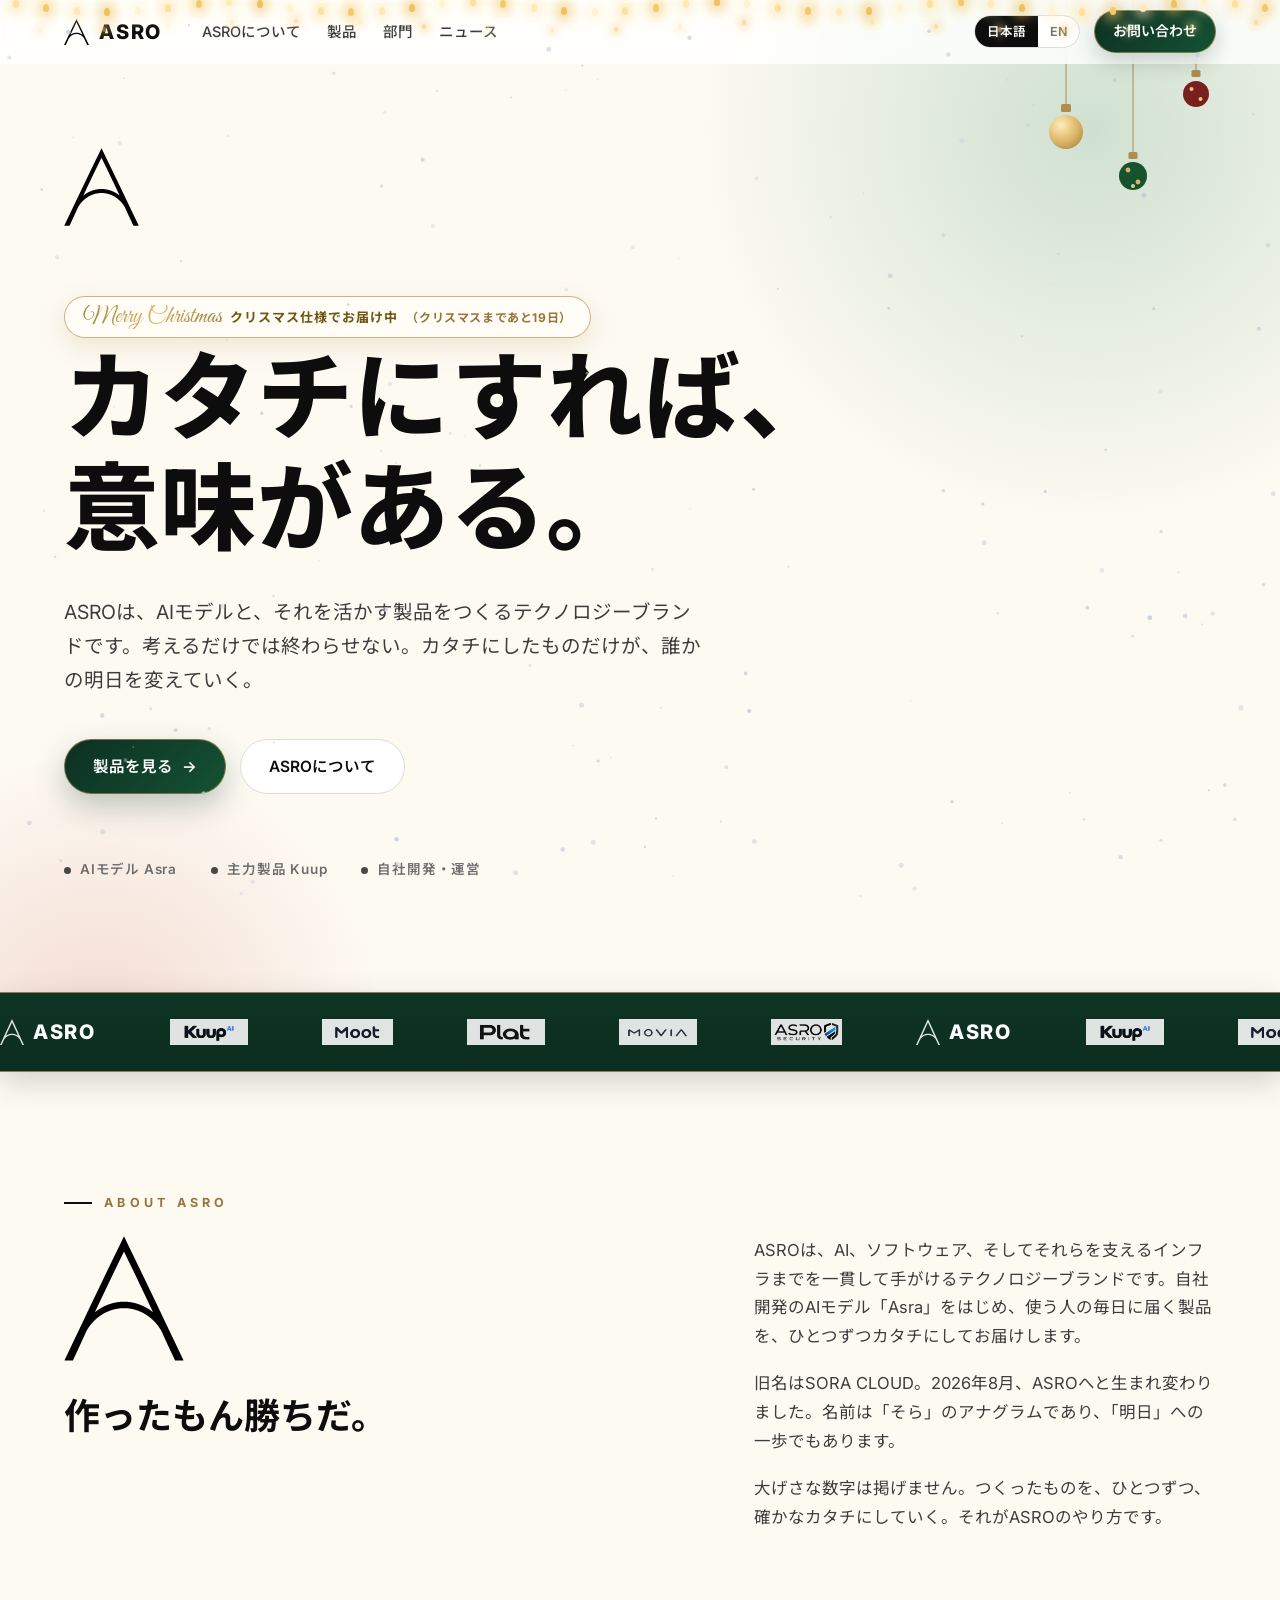
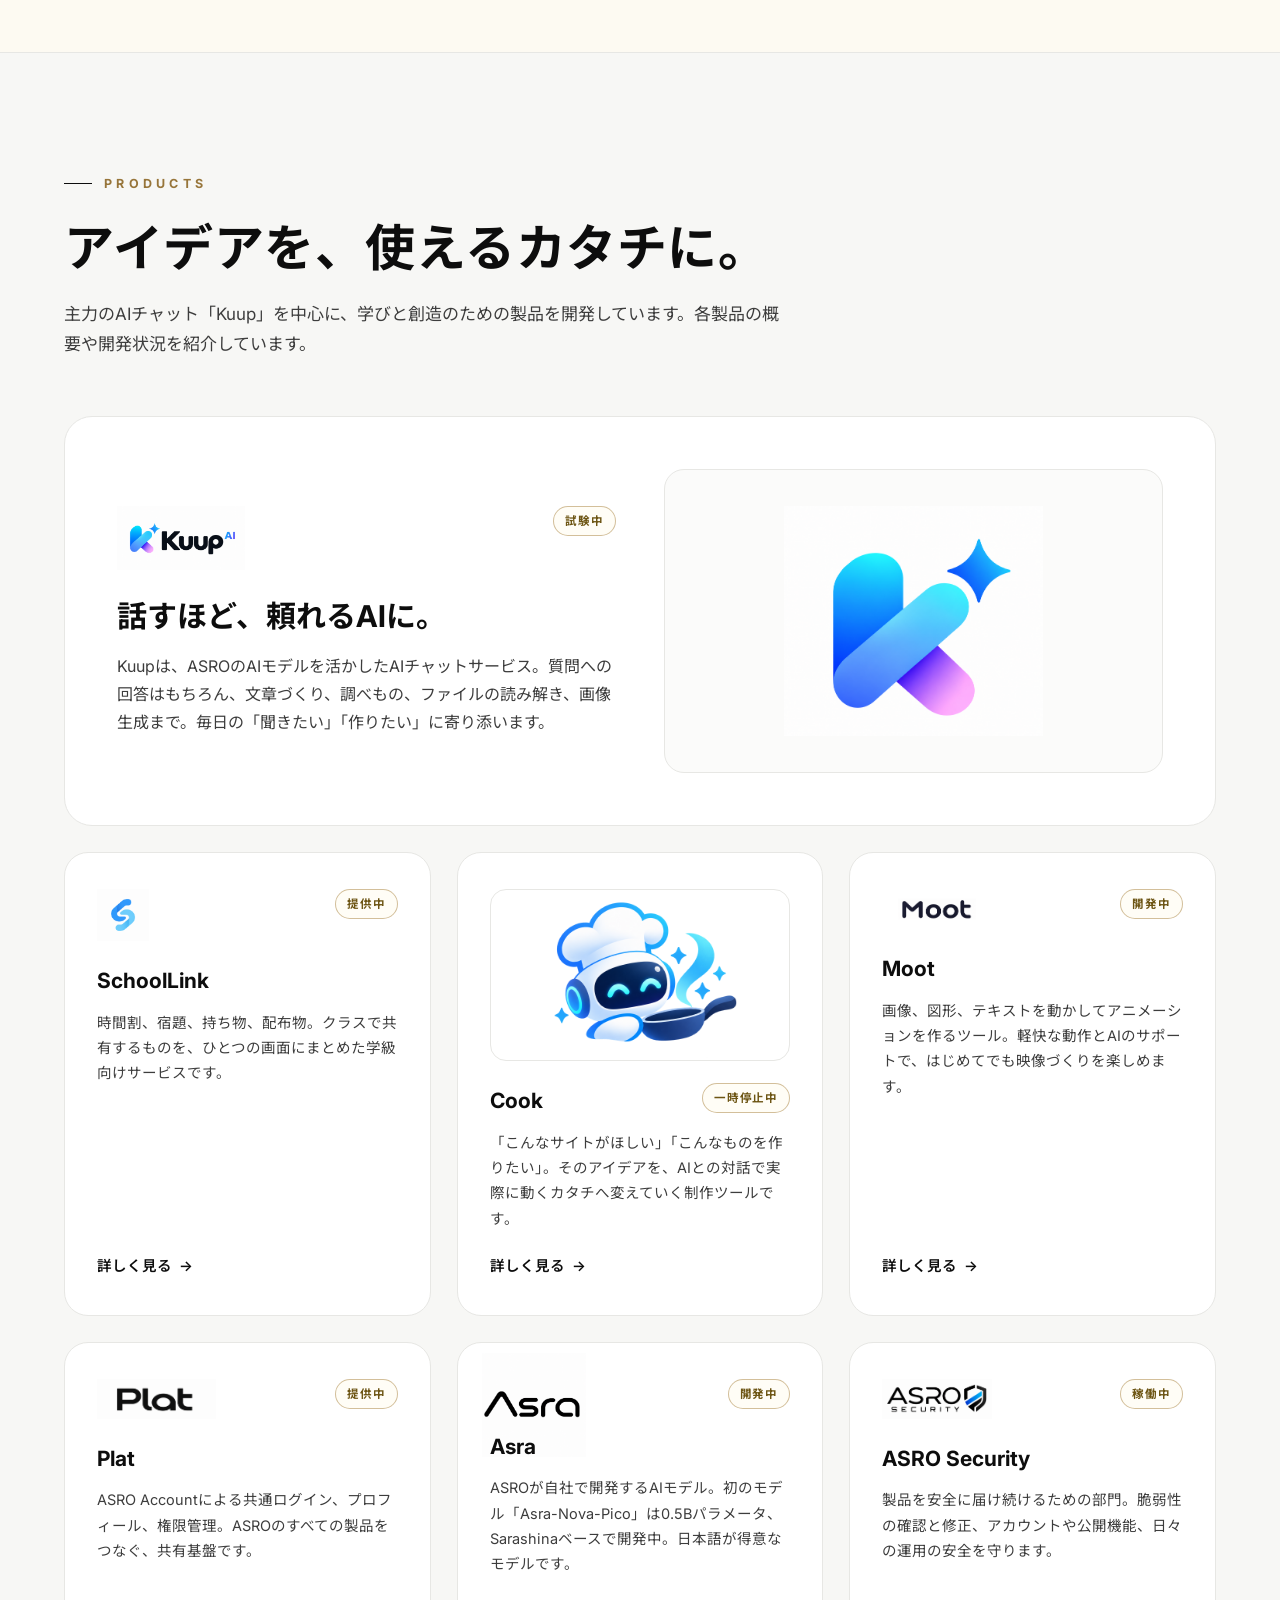
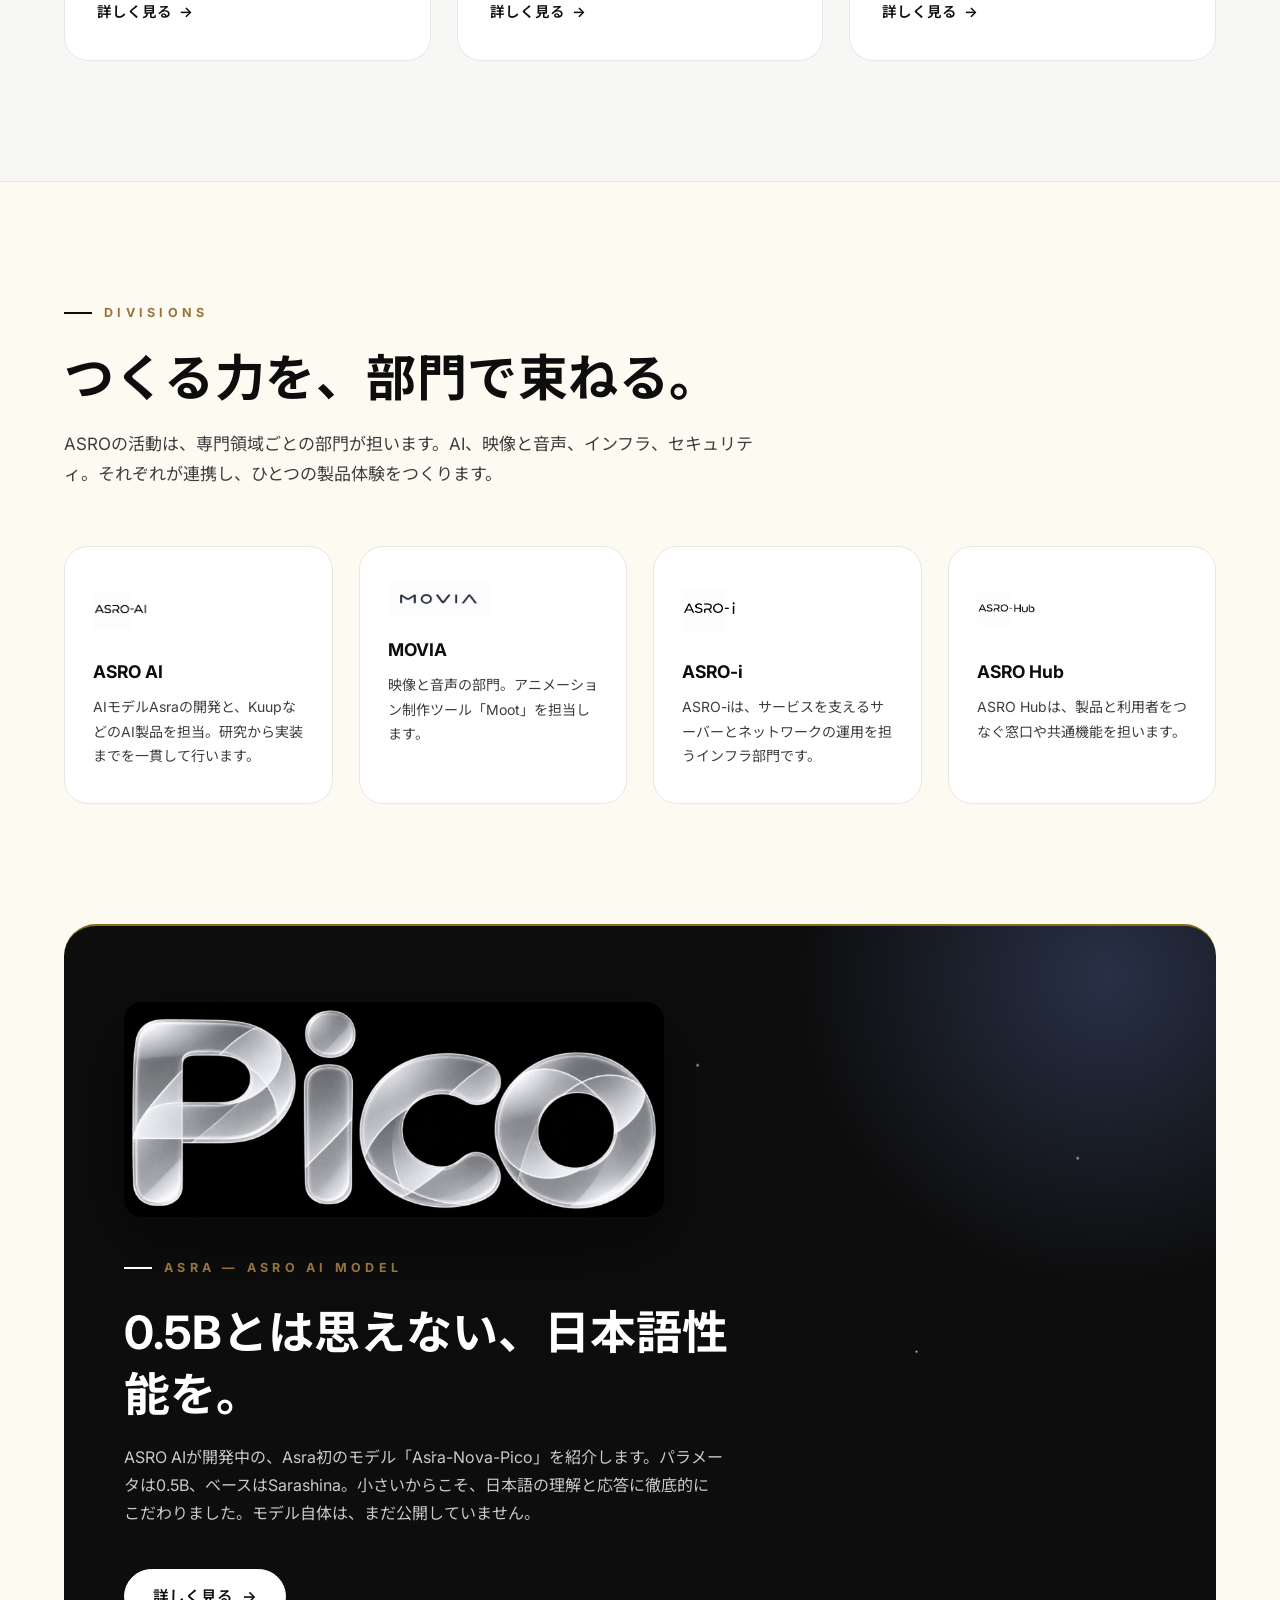
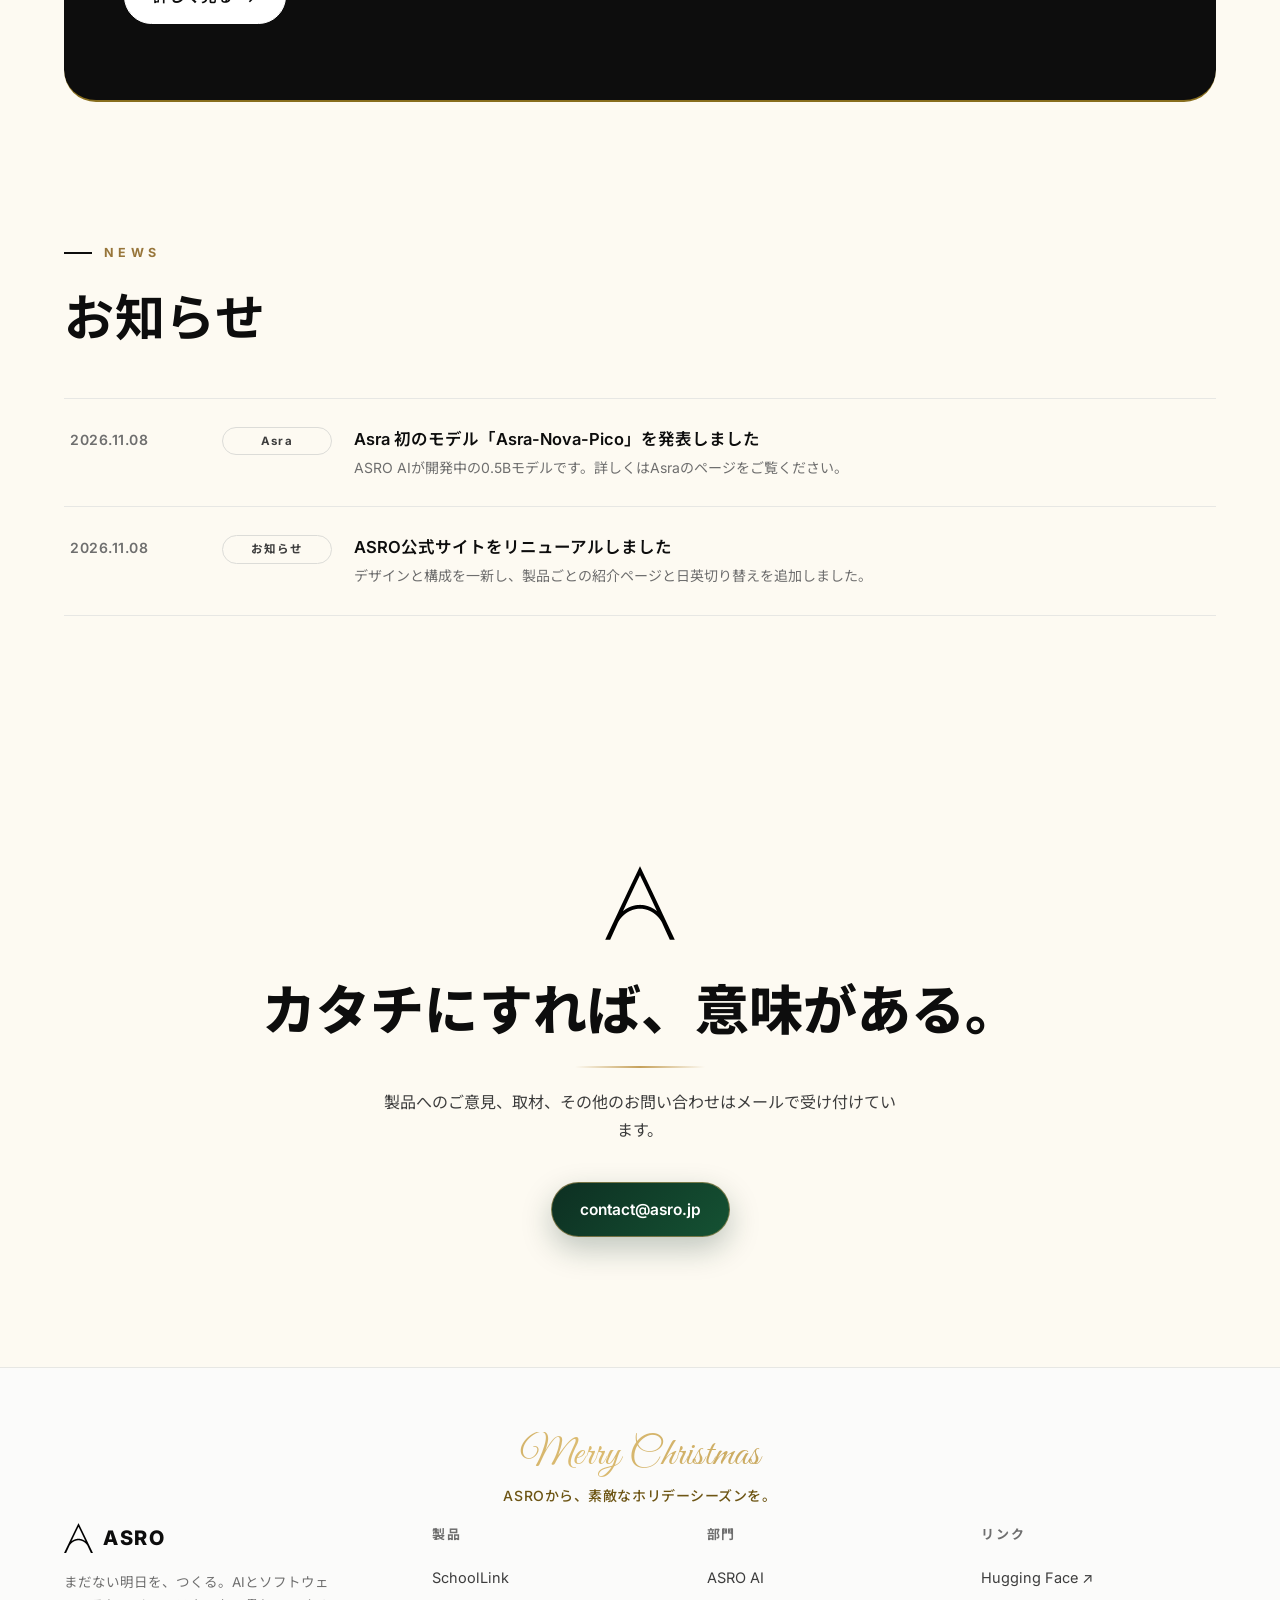
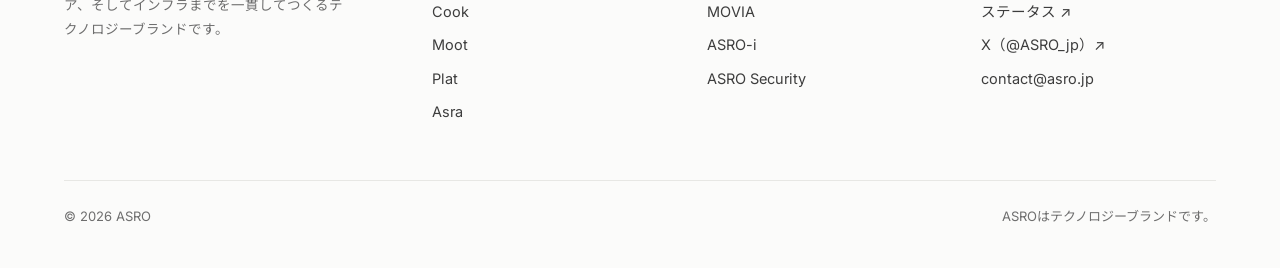
==== commit c2db0d53: "Add ASRO Hugging Face to the footer links" ====
--- a/index.html
+++ b/index.html
@@ -295,6 +295,7 @@
       </div>
       <div class="footer-col">
         <h4 data-i18n="footer.links">リンク</h4>
+        <a href="https://huggingface.co/ASRO-JP" target="_blank" rel="noopener">Hugging Face ↗</a>
         <a href="https://status.asro.jp/" target="_blank" rel="noopener"><span data-i18n="footer.status">ステータス</span> ↗</a>
         <a href="https://x.com/ASRO_jp" target="_blank" rel="noopener">X（@ASRO_jp）↗</a>
         <a href="mailto:contact@asro.jp">contact@asro.jp</a>
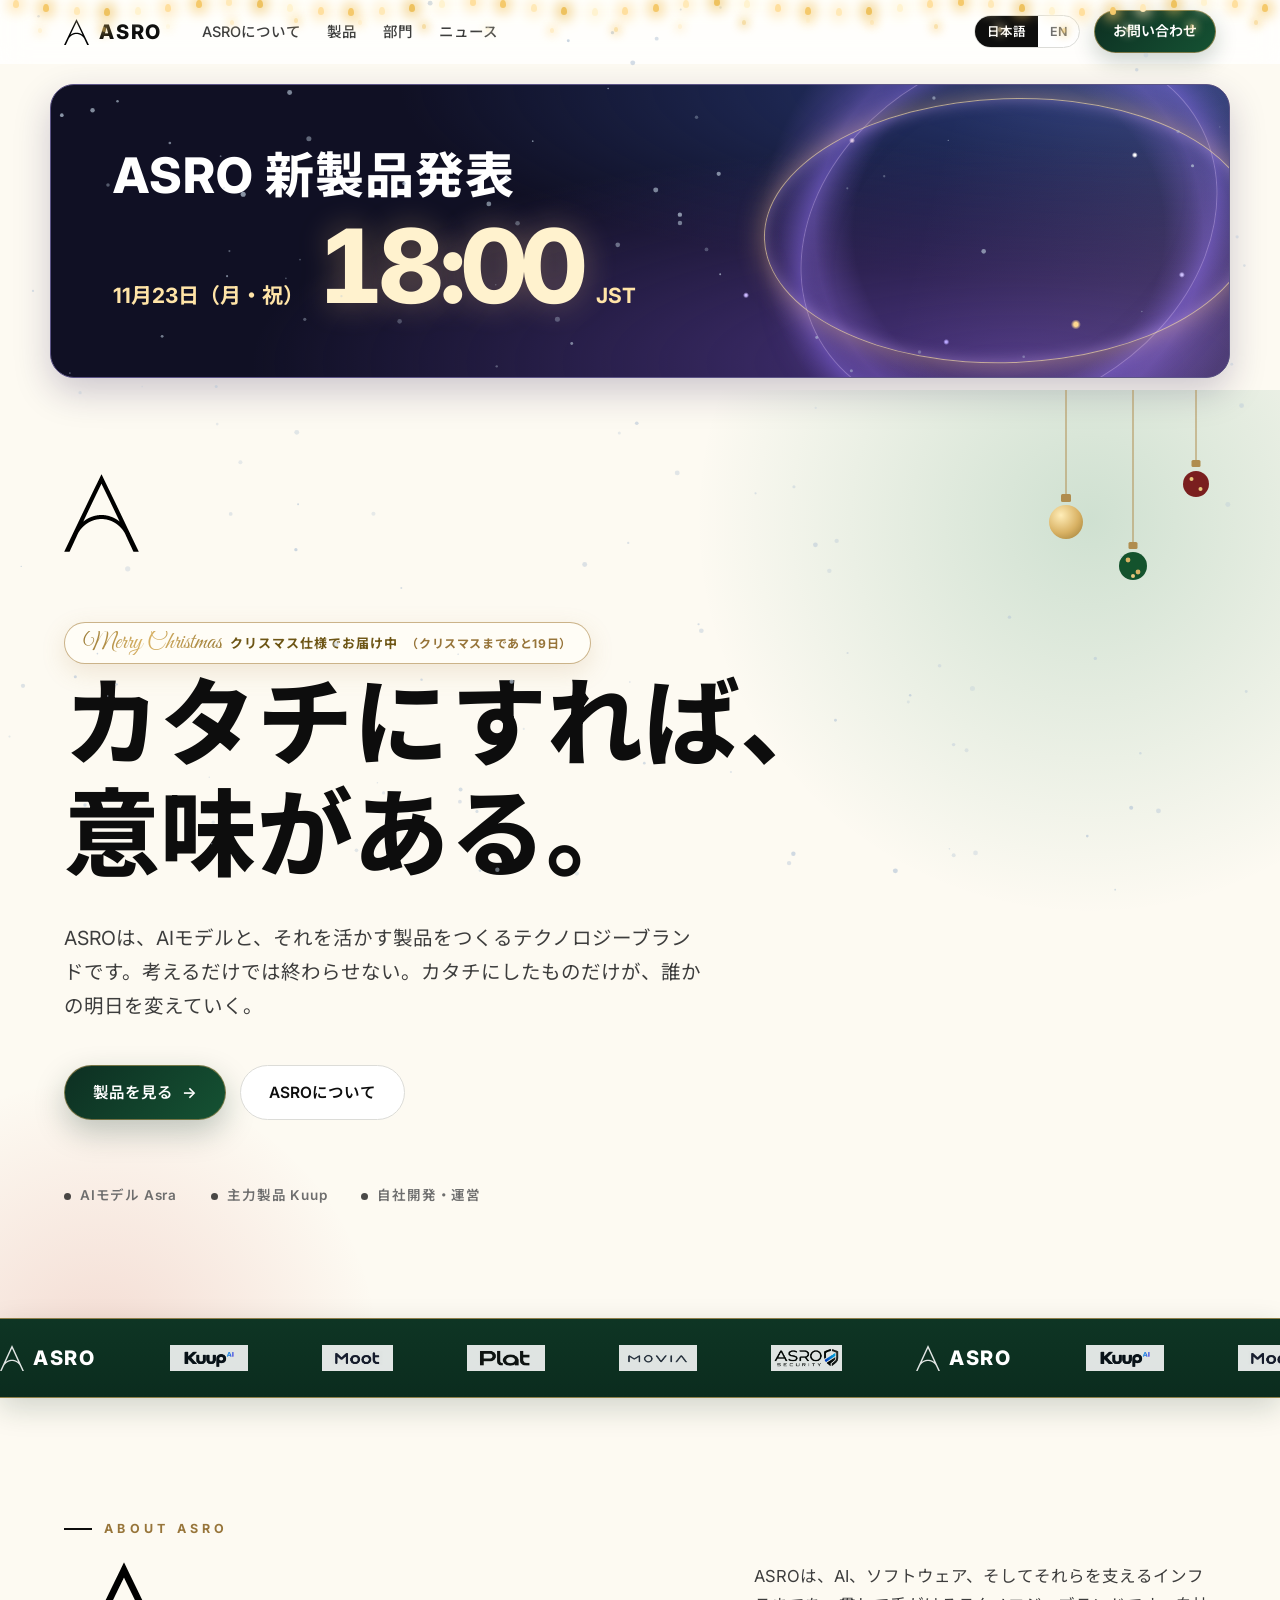
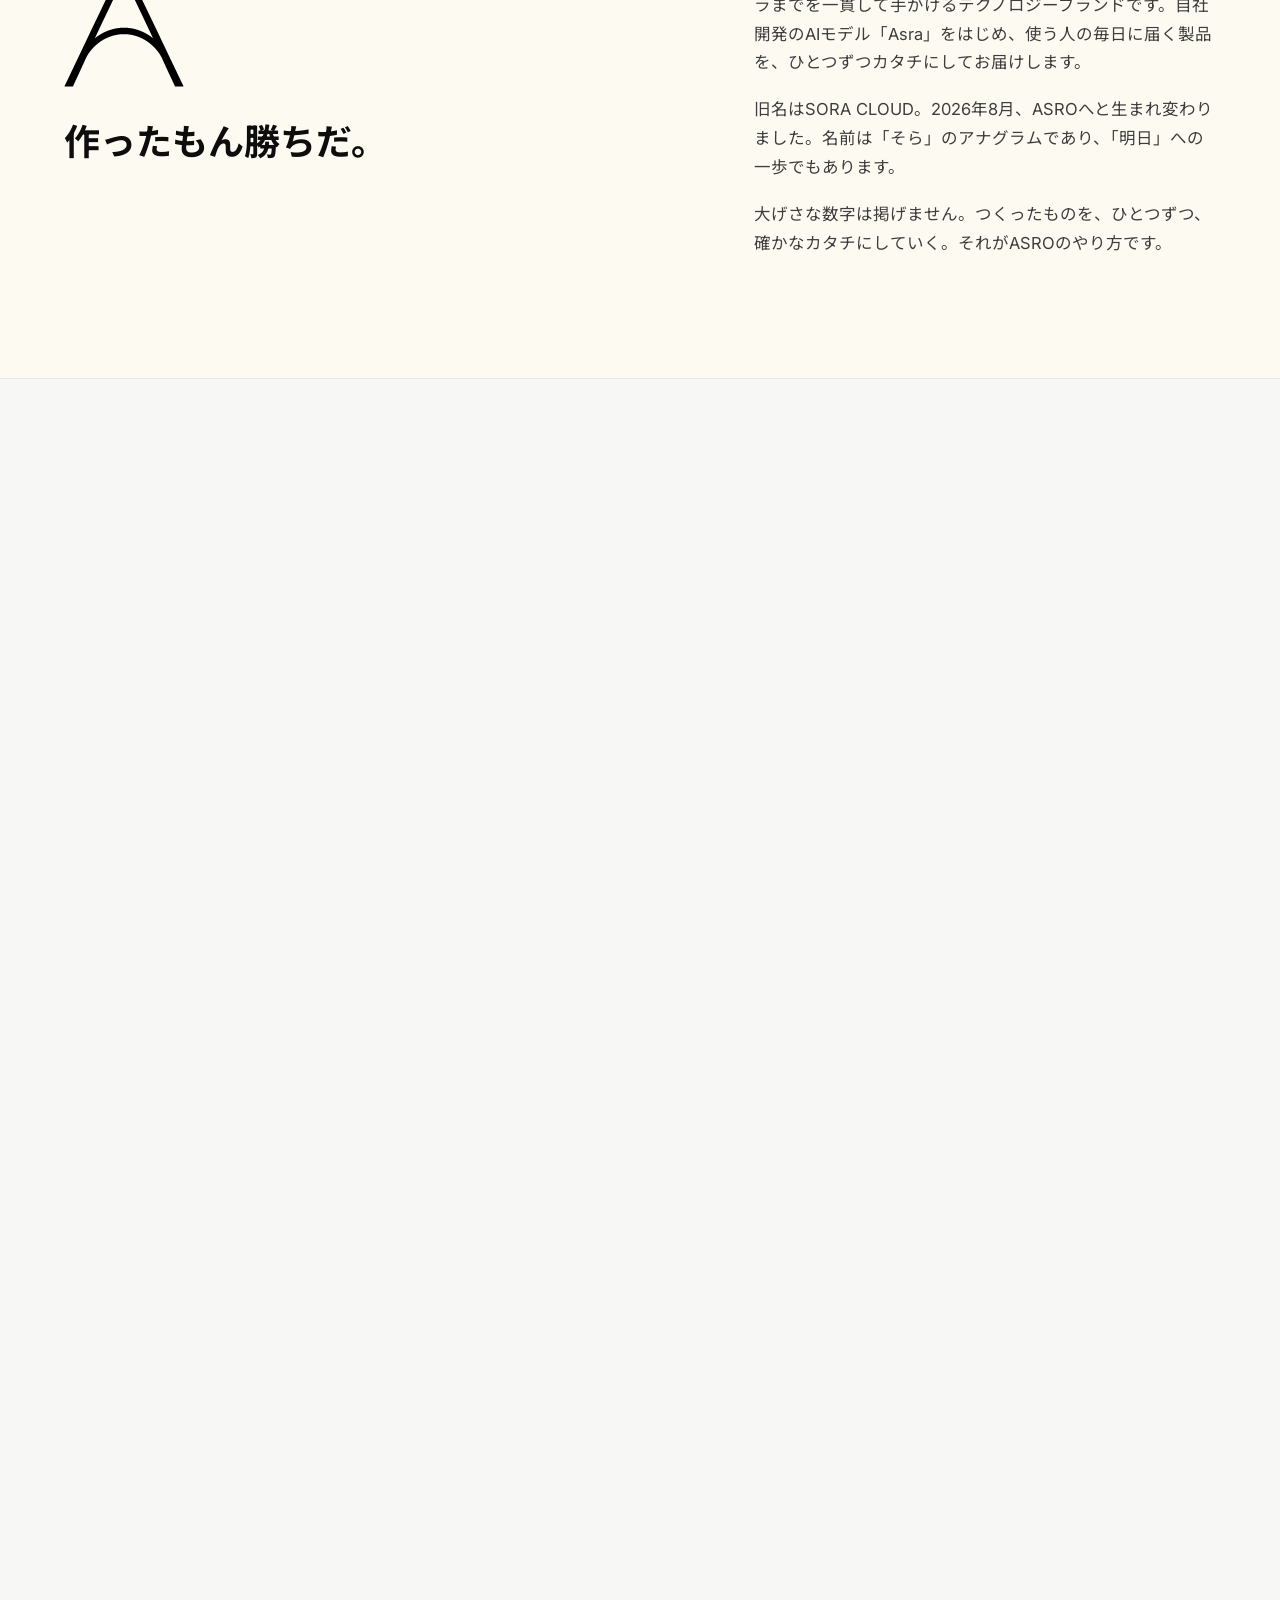
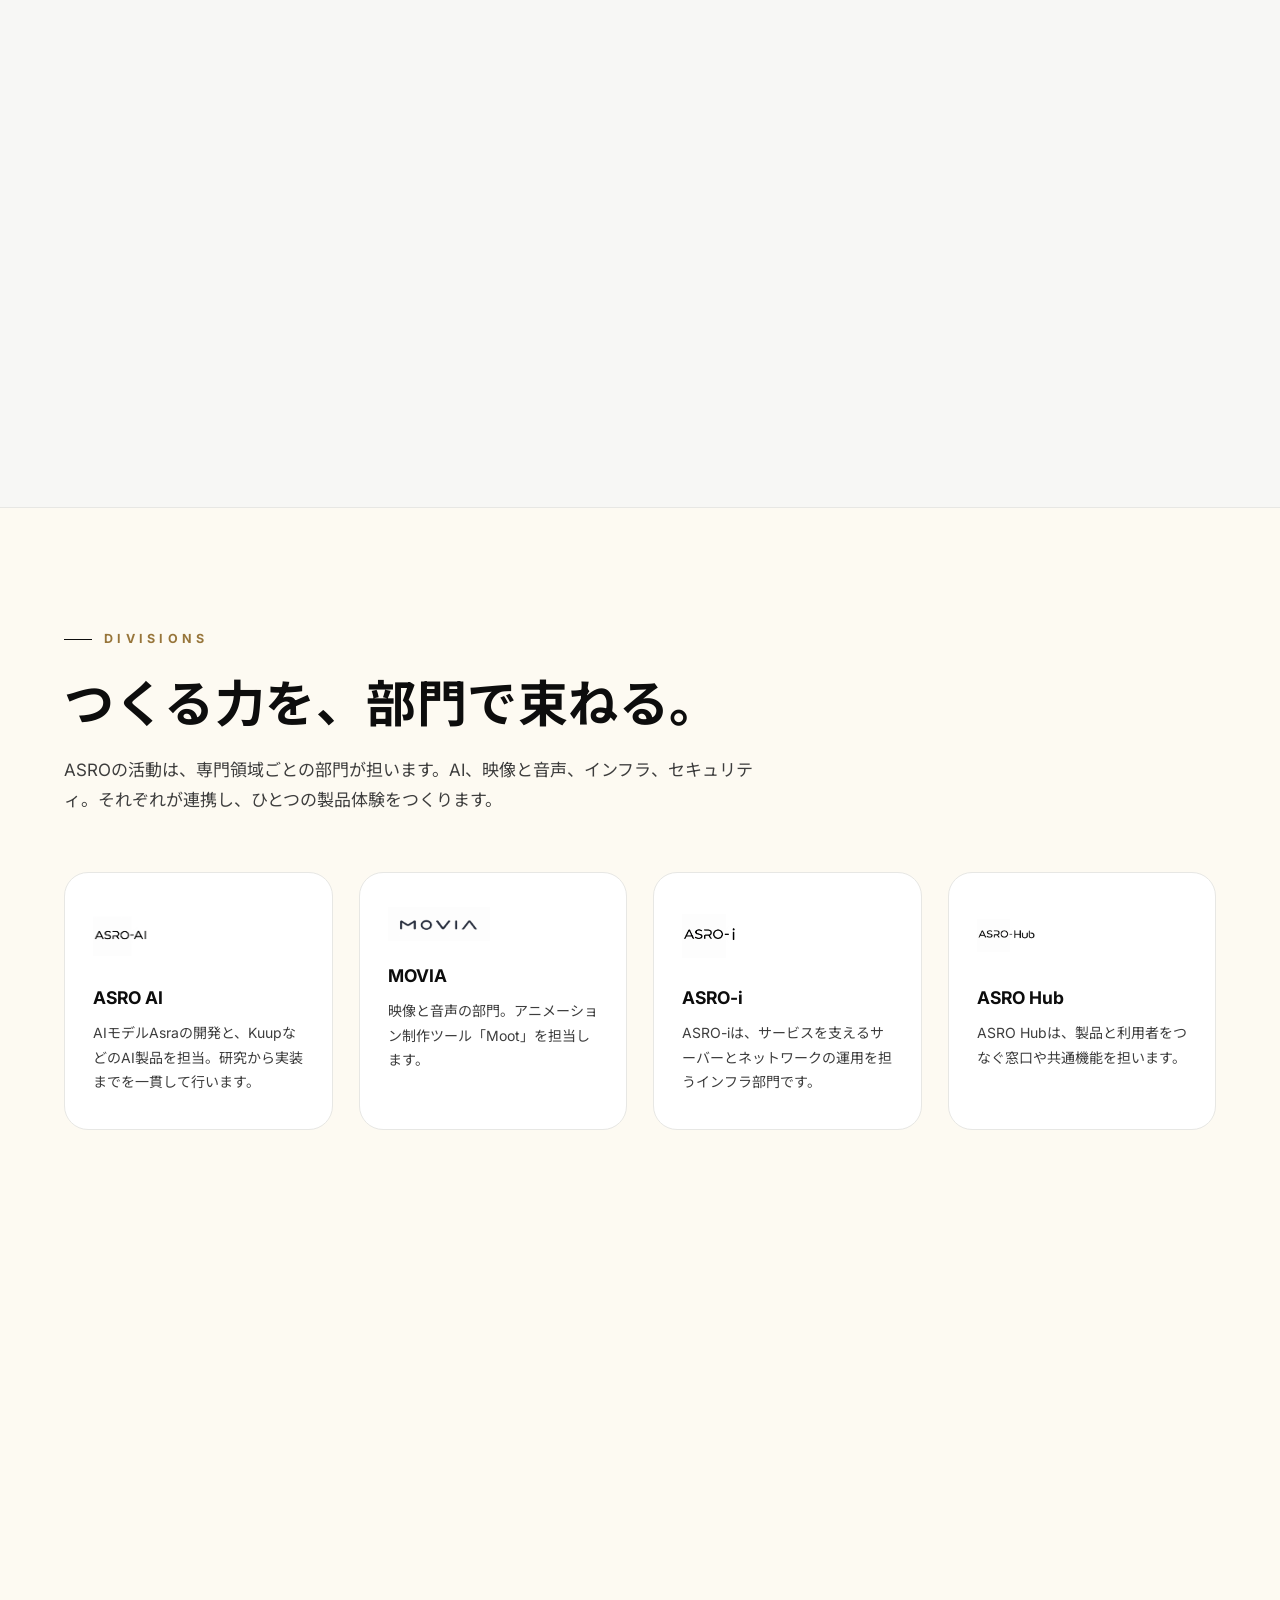
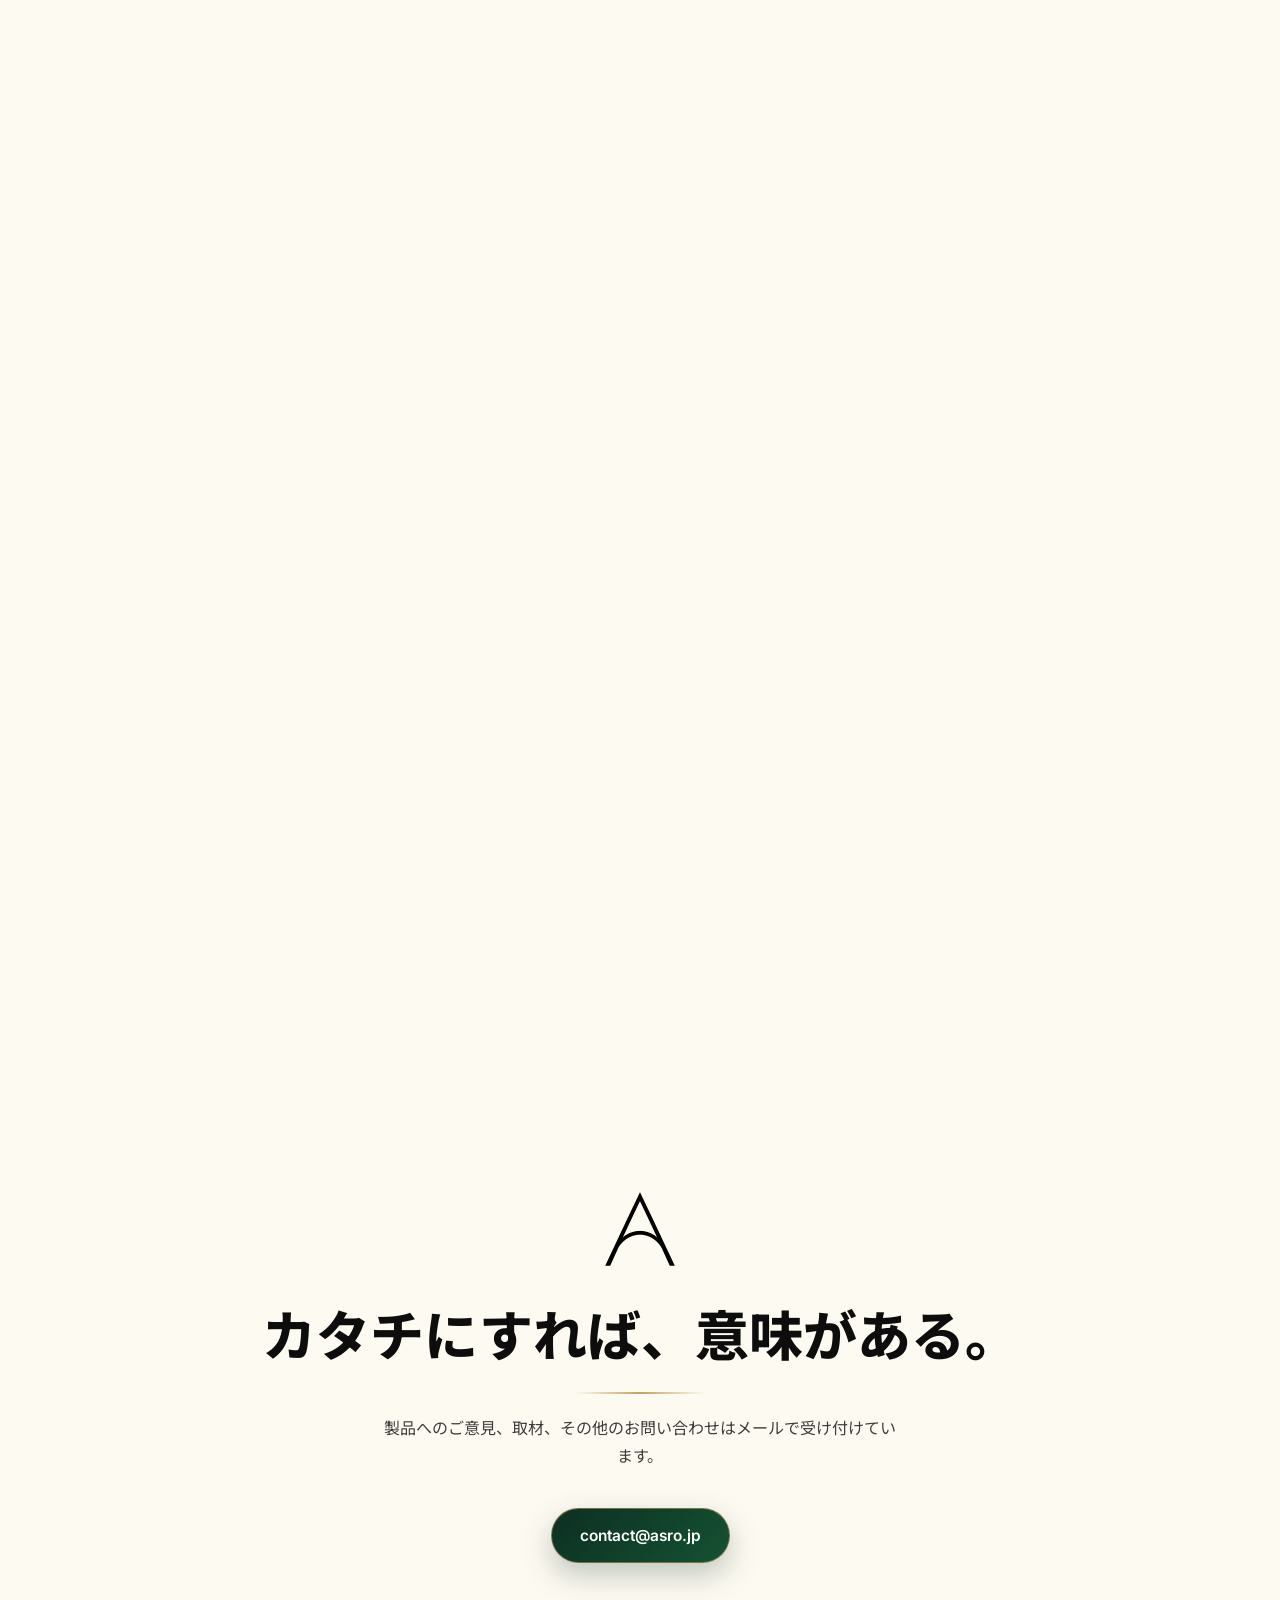
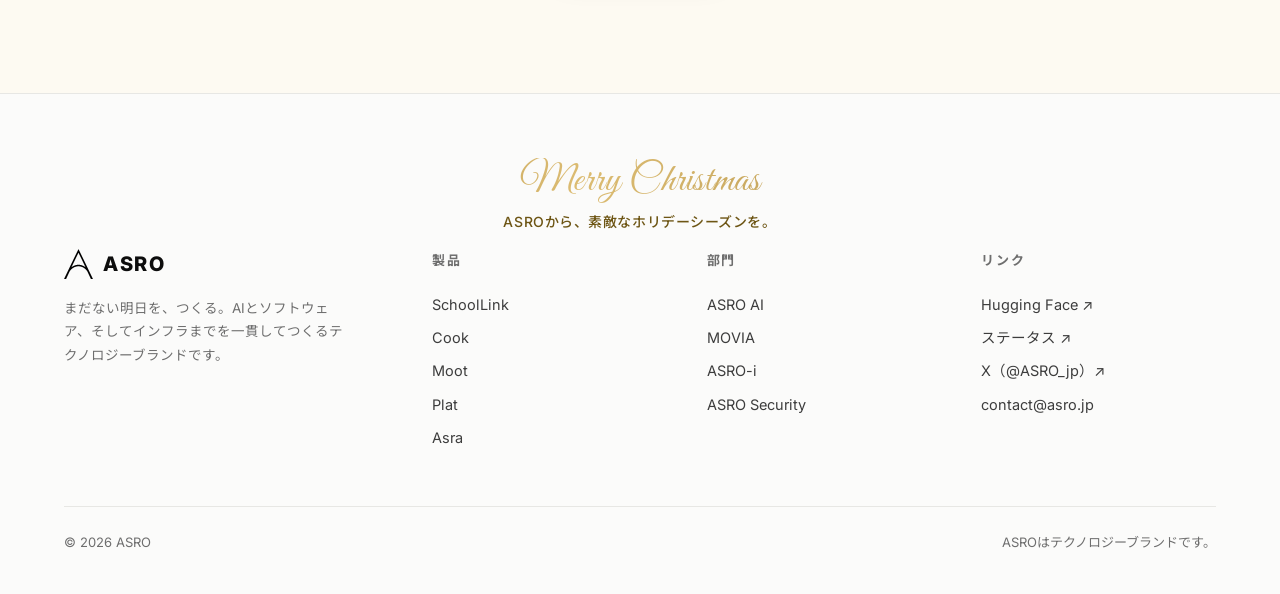
==== commit e45a74b5: "Show ASRO's November 23 product announcement" ====
--- a/index.html
+++ b/index.html
@@ -19,6 +19,127 @@
 <link rel="preconnect" href="https://fonts.gstatic.com" crossorigin>
 <link href="https://fonts.googleapis.com/css2?family=Inter:wght@400;500;600;700;800&family=Noto+Sans+JP:wght@400;500;700;900&display=swap" rel="stylesheet">
 <link rel="stylesheet" href="styles.css?v=20261110-brand-v1">
+<style id="asro-launch-20261123-style">
+  #asro-launch-20261123 {
+    position: relative;
+    isolation: isolate;
+    display: grid;
+    align-items: center;
+    overflow: hidden;
+    box-sizing: border-box;
+    width: min(1180px, calc(100% - 32px));
+    min-height: 260px;
+    margin: 20px auto 12px;
+    padding: clamp(26px, 5vw, 62px);
+    border: 1px solid #5c5486;
+    border-radius: 24px;
+    background:
+      radial-gradient(ellipse at 82% 95%, #49337d 0%, transparent 56%),
+      radial-gradient(ellipse at 92% 0%, #283a78 0%, transparent 48%),
+      #101024;
+    color: #fff;
+    box-shadow: 0 14px 36px #25184e38;
+    text-align: left;
+  }
+  #asro-launch-20261123::before,
+  #asro-launch-20261123::after {
+    content: "";
+    position: absolute;
+    pointer-events: none;
+    inset: 0;
+    z-index: -2;
+  }
+  #asro-launch-20261123::before {
+    background: linear-gradient(105deg, transparent 34%, #e5cafa25 49%, transparent 65%);
+    background-size: 220% 100%;
+    animation: asro-launch-sheen 8s ease-in-out 3;
+  }
+  #asro-launch-20261123::after {
+    background: radial-gradient(circle at 68% 19%, #fff4c7 0 1px, transparent 3px),
+      radial-gradient(circle at 92% 24%, #fff 0 1px, transparent 3px),
+      radial-gradient(circle at 59% 72%, #cab7ff 0 1px, transparent 3px),
+      radial-gradient(circle at 87% 82%, #ffd890 0 2px, transparent 5px),
+      radial-gradient(circle at 96% 65%, #ddd6ff 0 1px, transparent 3px),
+      radial-gradient(circle at 76% 88%, #b9a7ff 0 1px, transparent 3px);
+  }
+  #asro-launch-20261123 .launch-orbit {
+    position: absolute;
+    z-index: -1;
+    right: -3%;
+    top: 50%;
+    width: min(48%, 510px);
+    aspect-ratio: 1;
+    transform: translateY(-50%) rotate(-30deg);
+    border-radius: 50%;
+    background: radial-gradient(ellipse at 50% 50%, #775be600 43%, #a67eff45 54%, #44328600 69%);
+  }
+  #asro-launch-20261123 .launch-orbit::before,
+  #asro-launch-20261123 .launch-orbit::after {
+    content: "";
+    position: absolute;
+    inset: 16% 7%;
+    border-radius: 50%;
+    border: 1px solid #c7acff80;
+    box-shadow: 0 0 38px #8f71f9b0, inset 0 0 28px #9276f180;
+  }
+  #asro-launch-20261123 .launch-orbit::after {
+    inset: 24% 2%;
+    border-color: #ffe2a9ab;
+    box-shadow: 0 0 28px #ffc88672, inset 0 0 15px #e1b9fe65;
+    transform: rotate(28deg);
+  }
+  #asro-launch-20261123 .launch-title {
+    margin: 0 0 12px;
+    color: #fff;
+    font-size: clamp(25px, 4.2vw, 49px);
+    font-weight: 800;
+    line-height: 1.18;
+    letter-spacing: .02em;
+    text-transform: none;
+  }
+  #asro-launch-20261123 .launch-time {
+    display: flex;
+    flex-wrap: wrap;
+    align-items: baseline;
+    gap: 2px 14px;
+    color: #ffe4a7;
+    font-size: clamp(15px, 2vw, 21px);
+    font-weight: 700;
+  }
+  #asro-launch-20261123 .launch-hour {
+    color: #fff2ce;
+    font-size: clamp(48px, 8vw, 112px);
+    font-weight: 800;
+    font-variant-numeric: tabular-nums;
+    line-height: .96;
+    letter-spacing: -.055em;
+    text-shadow: 0 0 32px #ffcb8755;
+  }
+  #asro-launch-20261123 [lang="en"] { display: none; }
+  html[lang="en"] #asro-launch-20261123 [lang="ja"] { display: none; }
+  html[lang="en"] #asro-launch-20261123 [lang="en"] { display: inline; }
+  @keyframes asro-launch-sheen {
+    0%, 100% { background-position: 100% 0; }
+    55%, 80% { background-position: 0 0; }
+  }
+  @media (max-width: 600px) {
+    #asro-launch-20261123 { min-height: 190px; margin-top: 14px; }
+    #asro-launch-20261123 .launch-orbit { right: -19%; width: 66%; opacity: .63; }
+  }
+  @media (prefers-reduced-motion: reduce) {
+    #asro-launch-20261123::before { animation: none; }
+  }
+  #asro-launch-20261123 {
+    margin-top: calc(var(--header-h, 64px) + 20px);
+  }
+  #asro-launch-20261123 + .hero { padding-top: 84px; }
+  @media (max-width: 600px) {
+    #asro-launch-20261123 {
+      margin-top: calc(var(--header-h, 64px) + 14px);
+    }
+    #asro-launch-20261123 + .hero { padding-top: 56px; }
+  }
+</style>
 </head>
 <body>
 <header class="site-header">
@@ -45,6 +166,17 @@
 </header>
 
 <main>
+  <section id="asro-launch-20261123" aria-labelledby="asro-launch-title">
+    <div class="launch-orbit" aria-hidden="true"></div>
+    <div>
+      <h2 class="launch-title" id="asro-launch-title"><span lang="ja">ASRO 新製品発表</span><span lang="en">ASRO Product Announcement</span></h2>
+      <time class="launch-time" datetime="2026-11-23T18:00:00+09:00">
+        <span lang="ja">11月23日（月・祝）</span><span lang="en">Monday, November 23</span>
+        <strong class="launch-hour">18:00</strong>
+        <span>JST</span>
+      </time>
+    </div>
+  </section>
   <!-- HERO -->
   <section class="hero">
     <div class="xmas-baubles" aria-hidden="true">
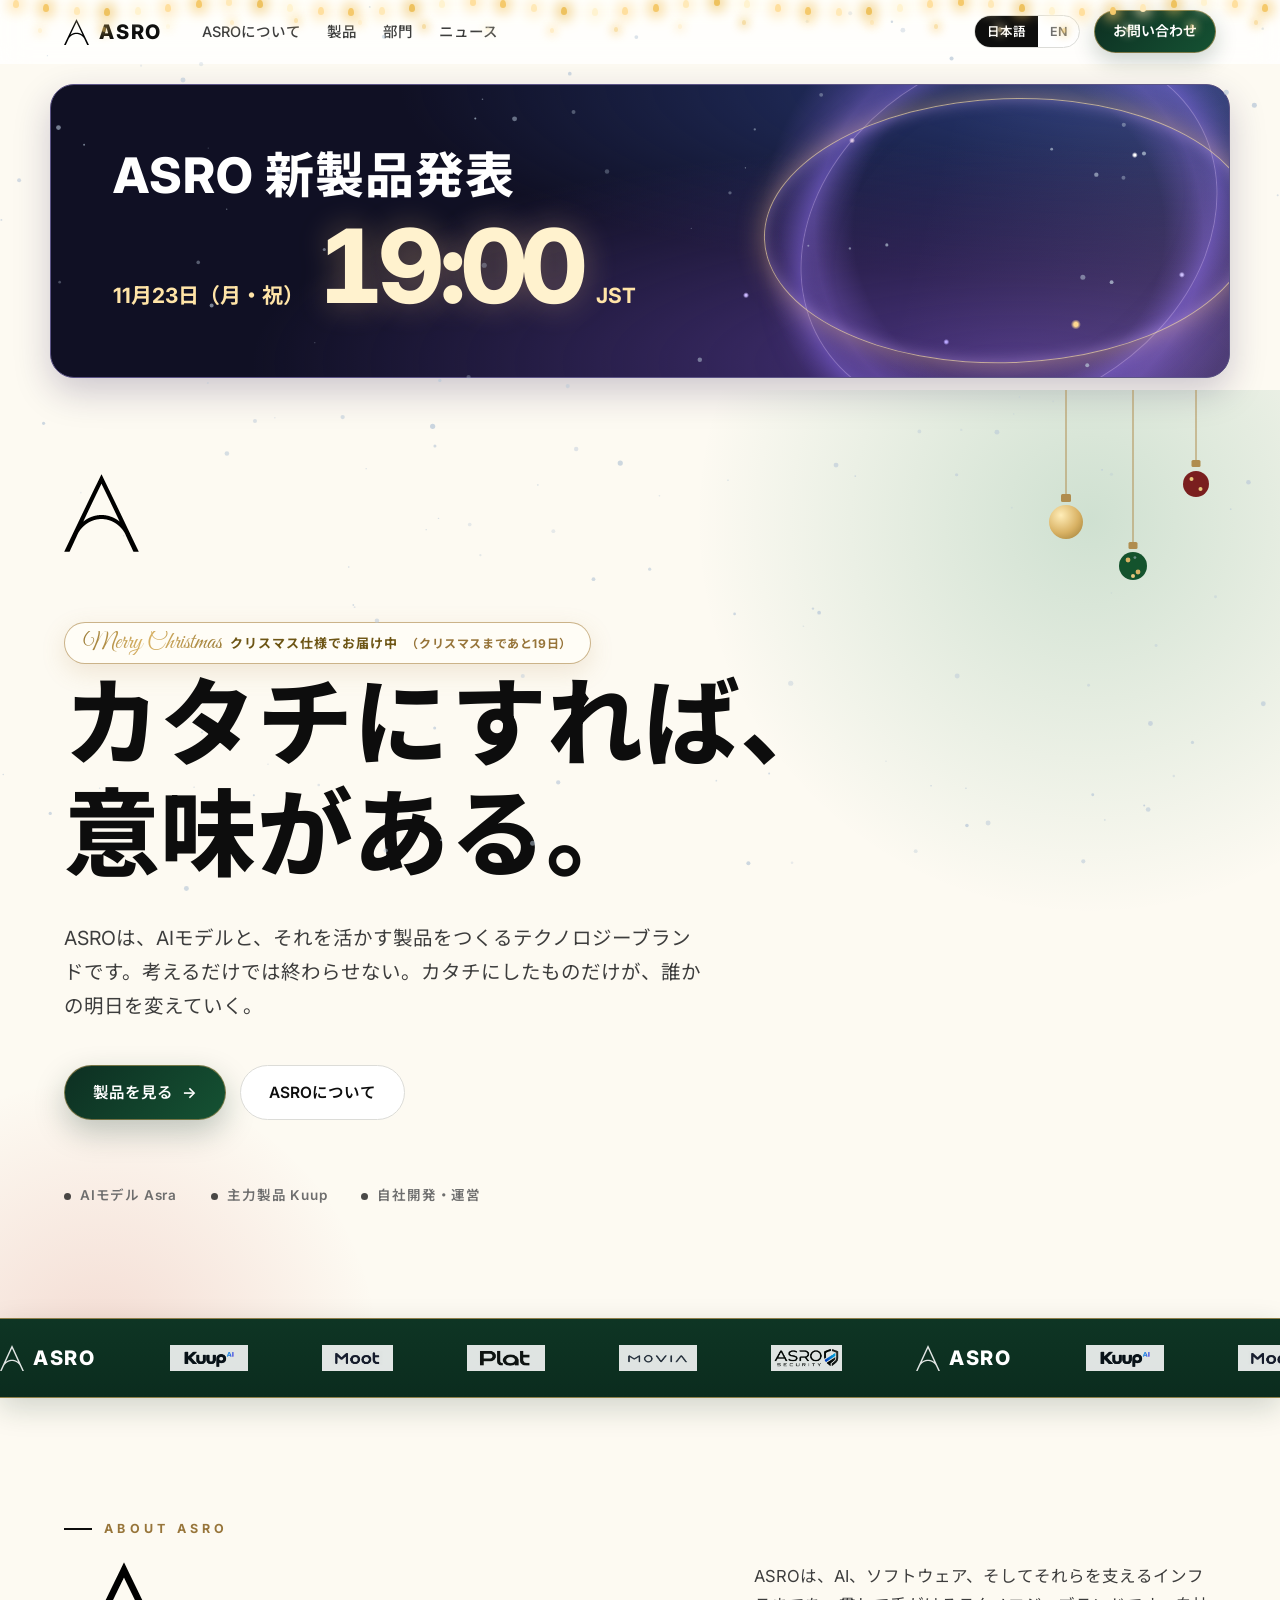
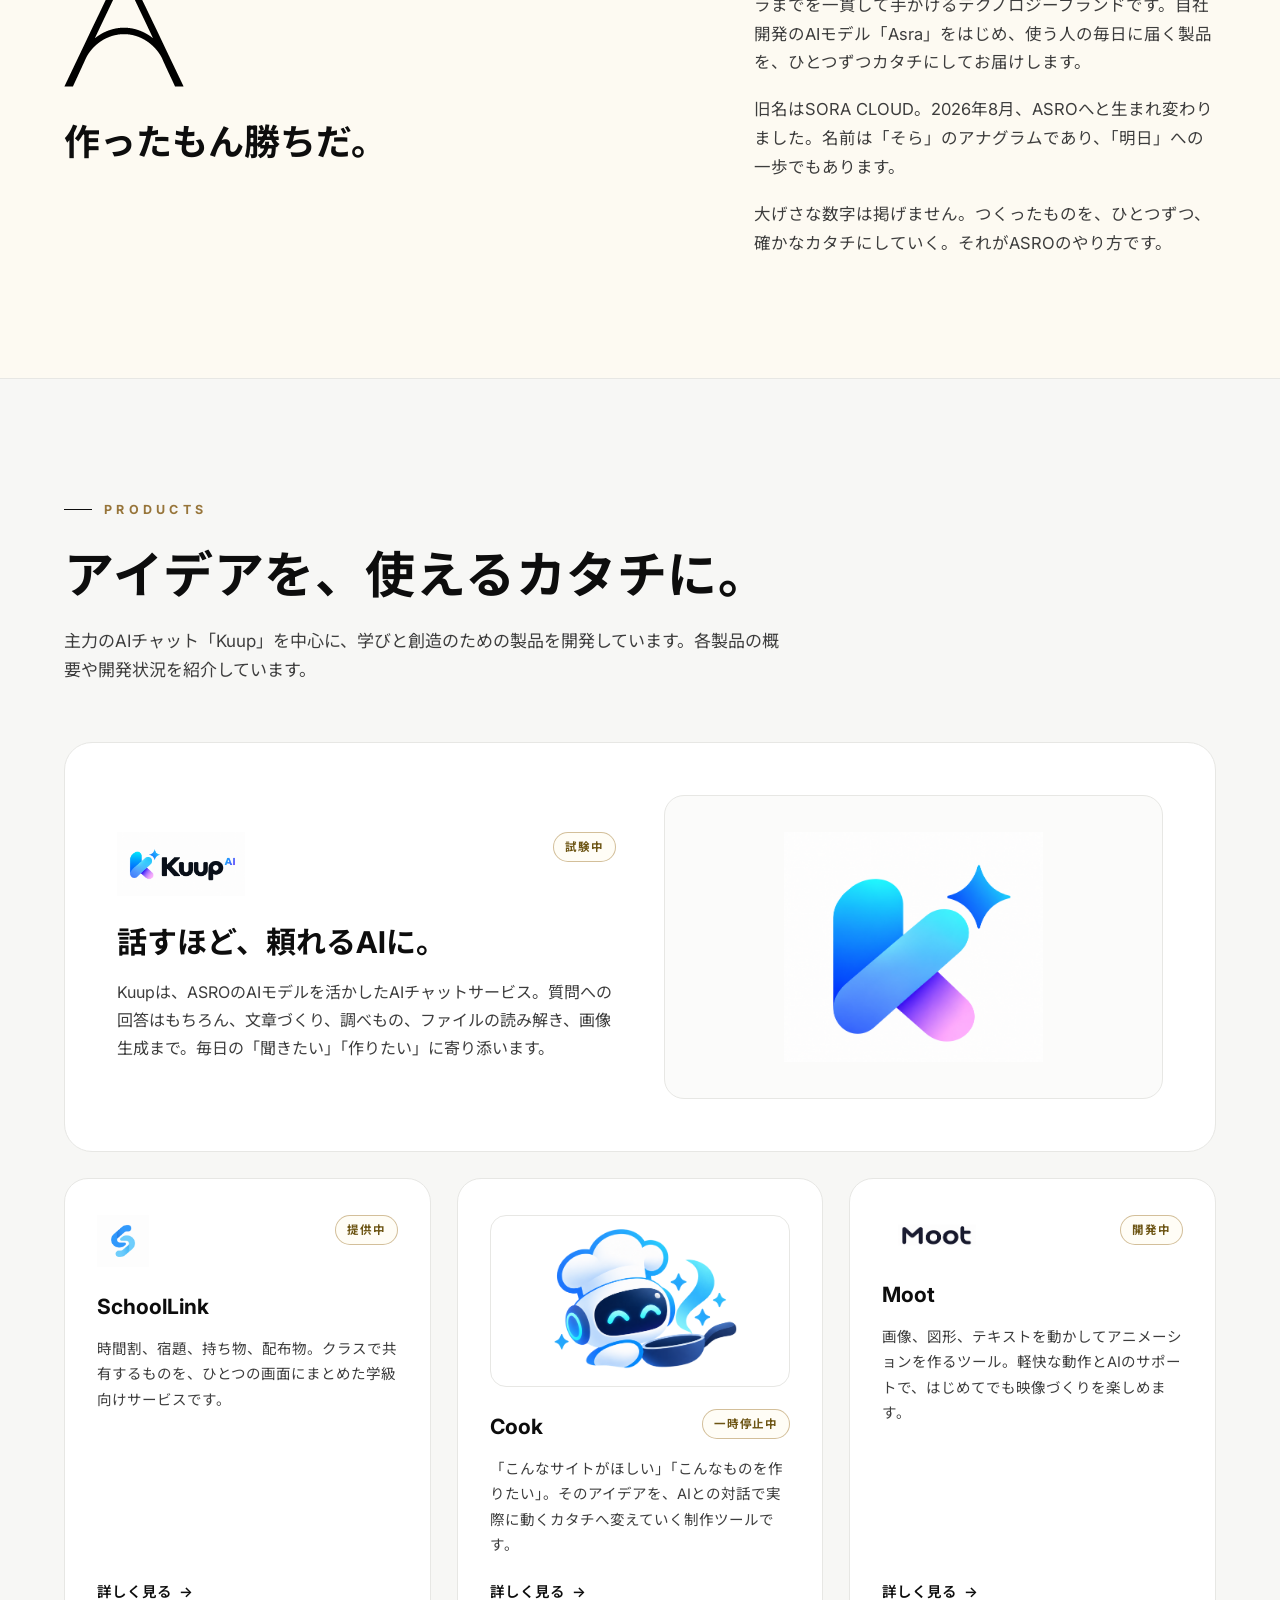
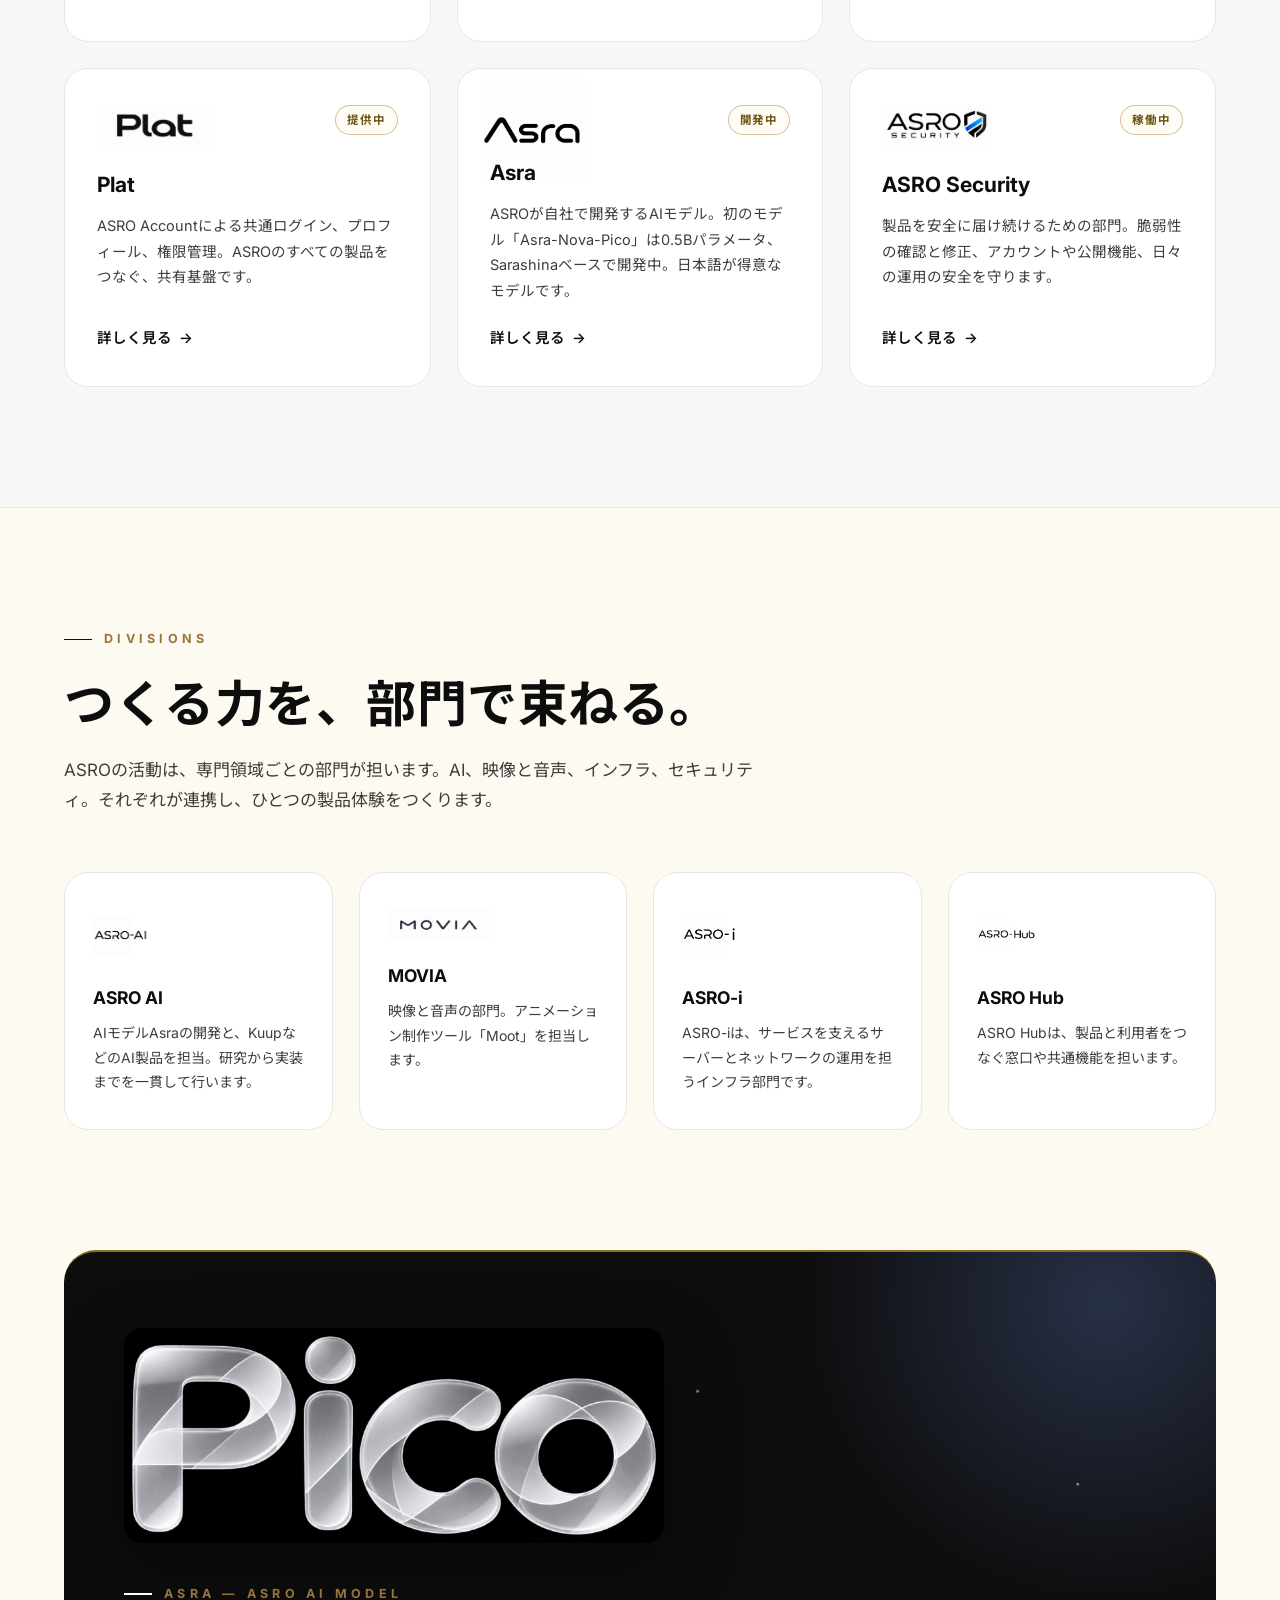
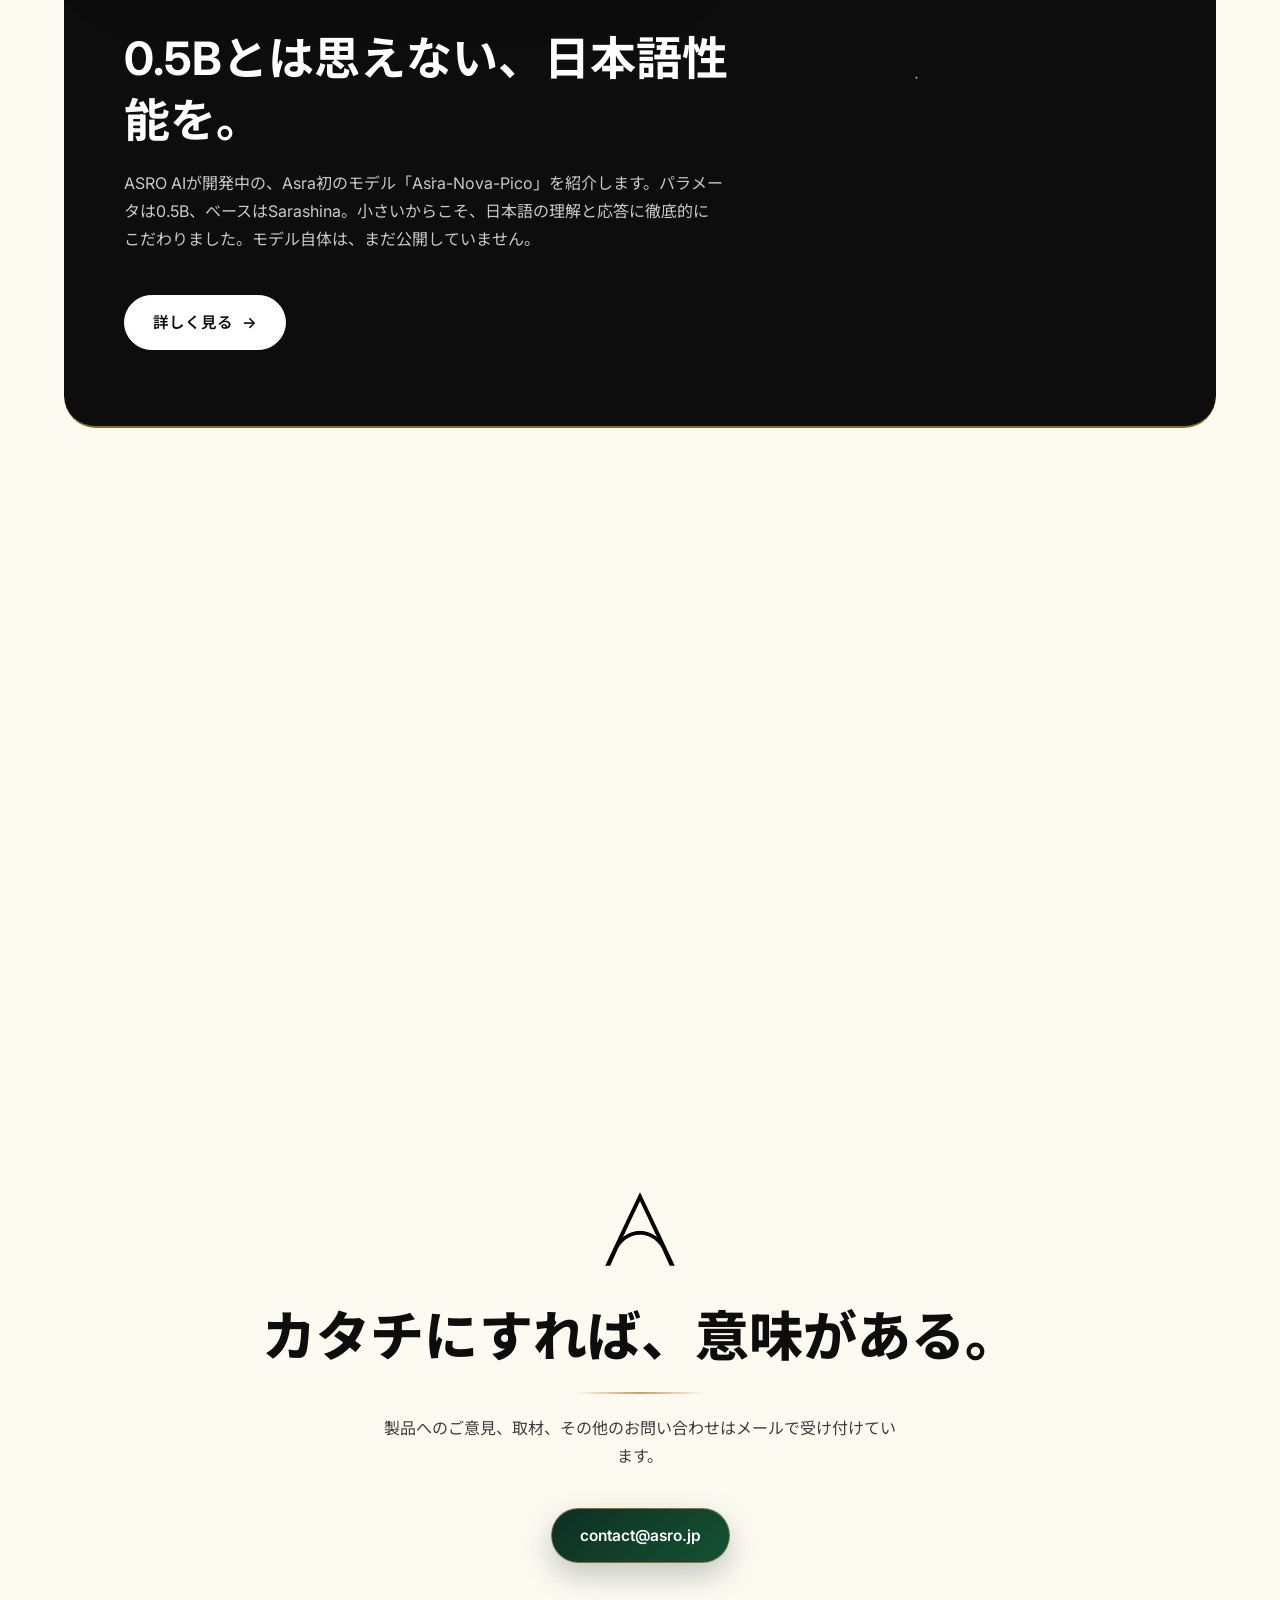
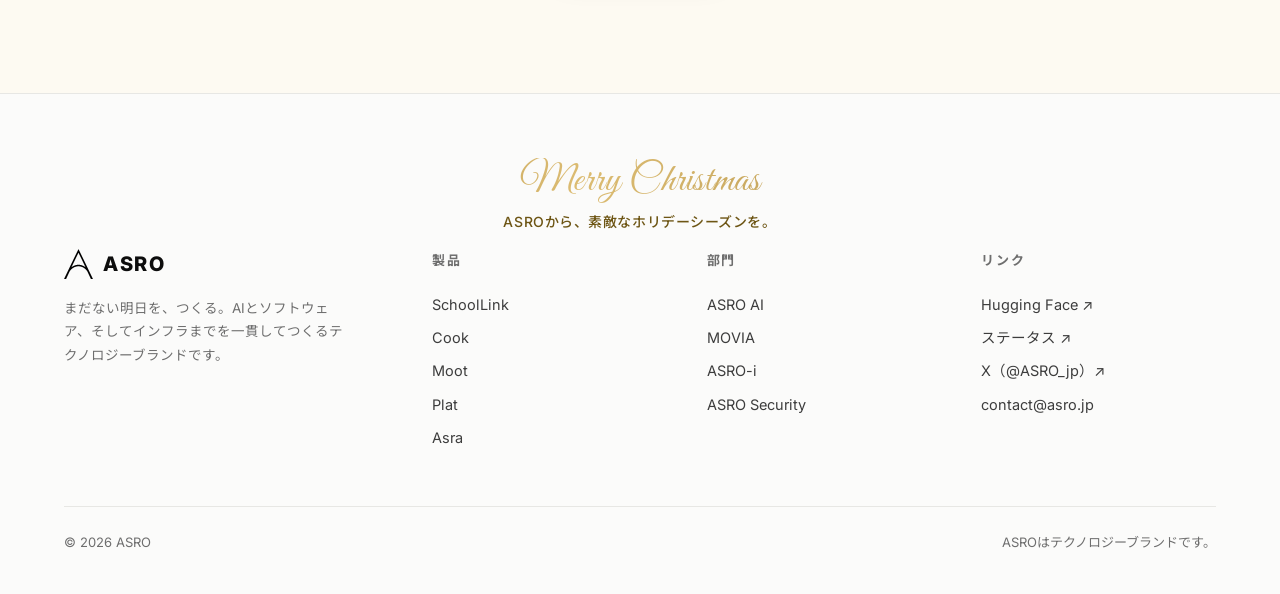
==== commit d26aa254: "Move the November 23 announcement to 19:00 JST" ====
--- a/index.html
+++ b/index.html
@@ -170,9 +170,9 @@
     <div class="launch-orbit" aria-hidden="true"></div>
     <div>
       <h2 class="launch-title" id="asro-launch-title"><span lang="ja">ASRO 新製品発表</span><span lang="en">ASRO Product Announcement</span></h2>
-      <time class="launch-time" datetime="2026-11-23T18:00:00+09:00">
+      <time class="launch-time" datetime="2026-11-23T19:00:00+09:00">
         <span lang="ja">11月23日（月・祝）</span><span lang="en">Monday, November 23</span>
-        <strong class="launch-hour">18:00</strong>
+        <strong class="launch-hour">19:00</strong>
         <span>JST</span>
       </time>
     </div>
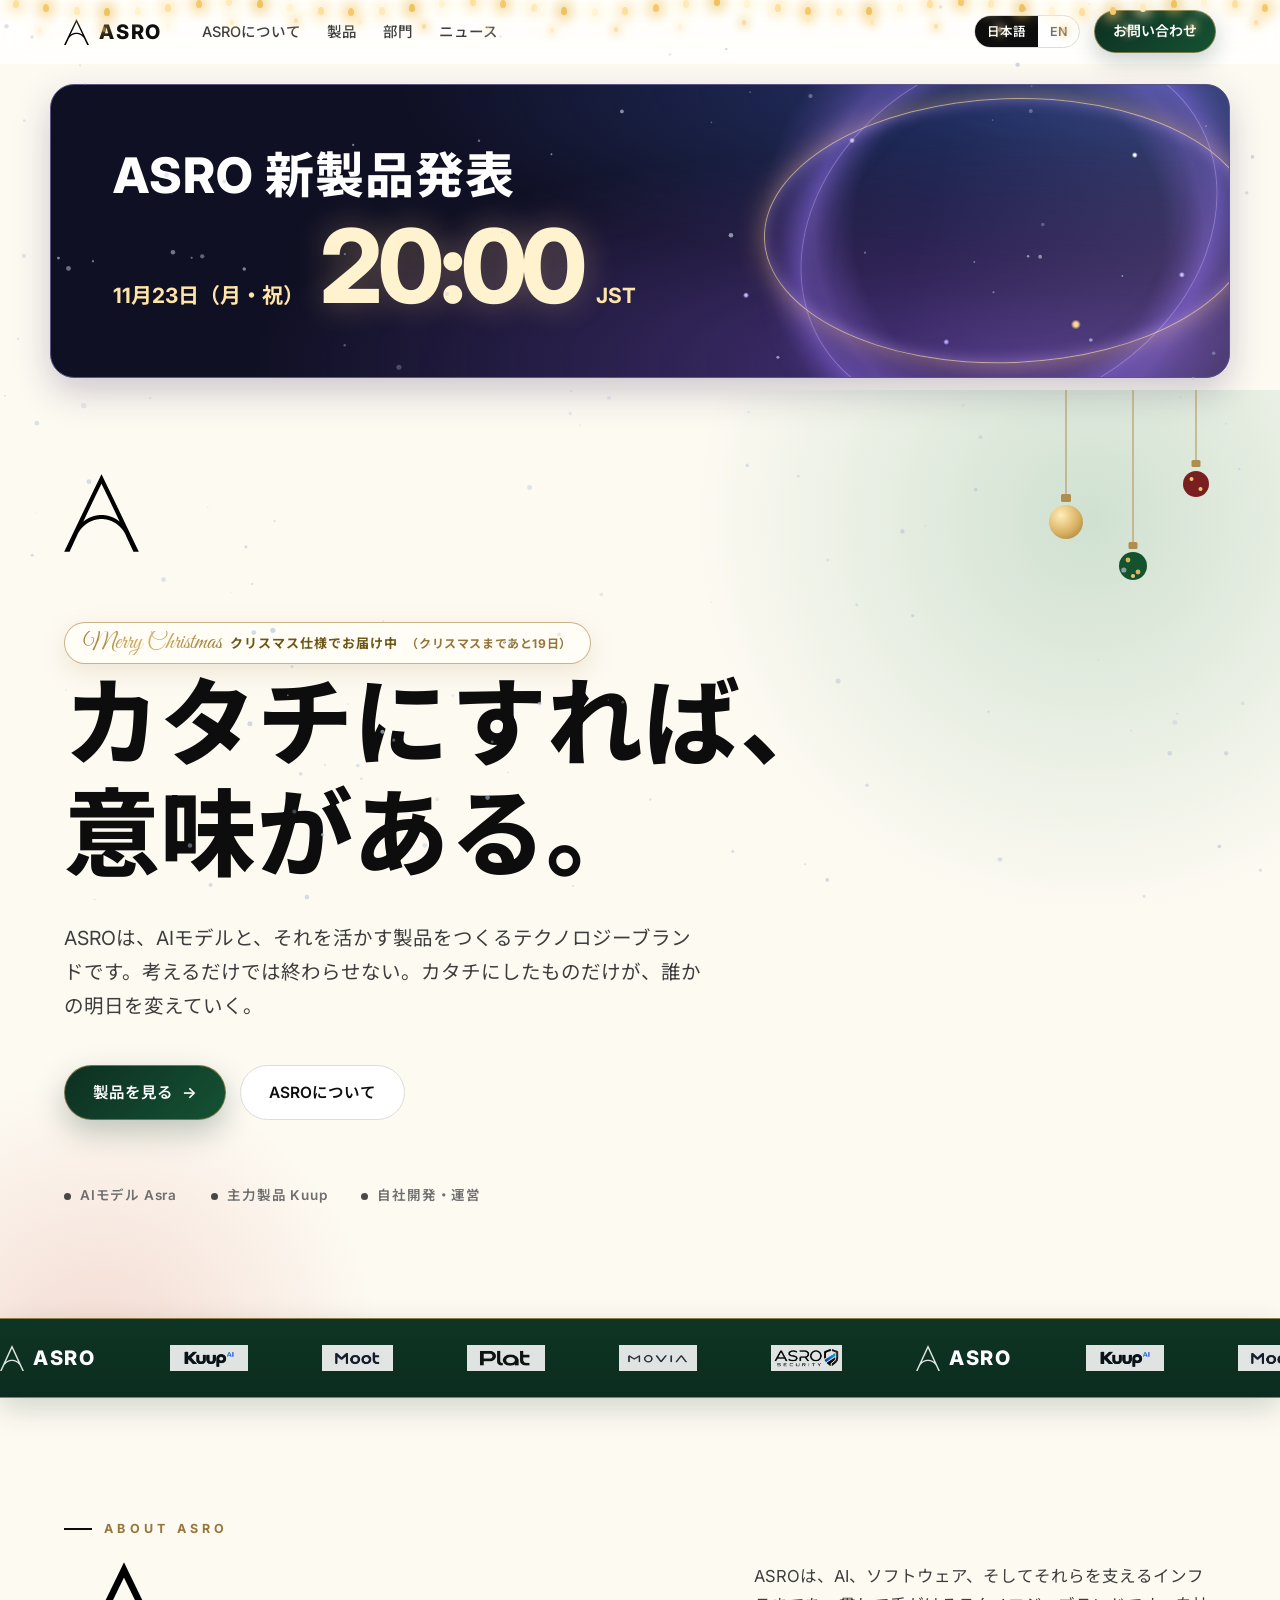
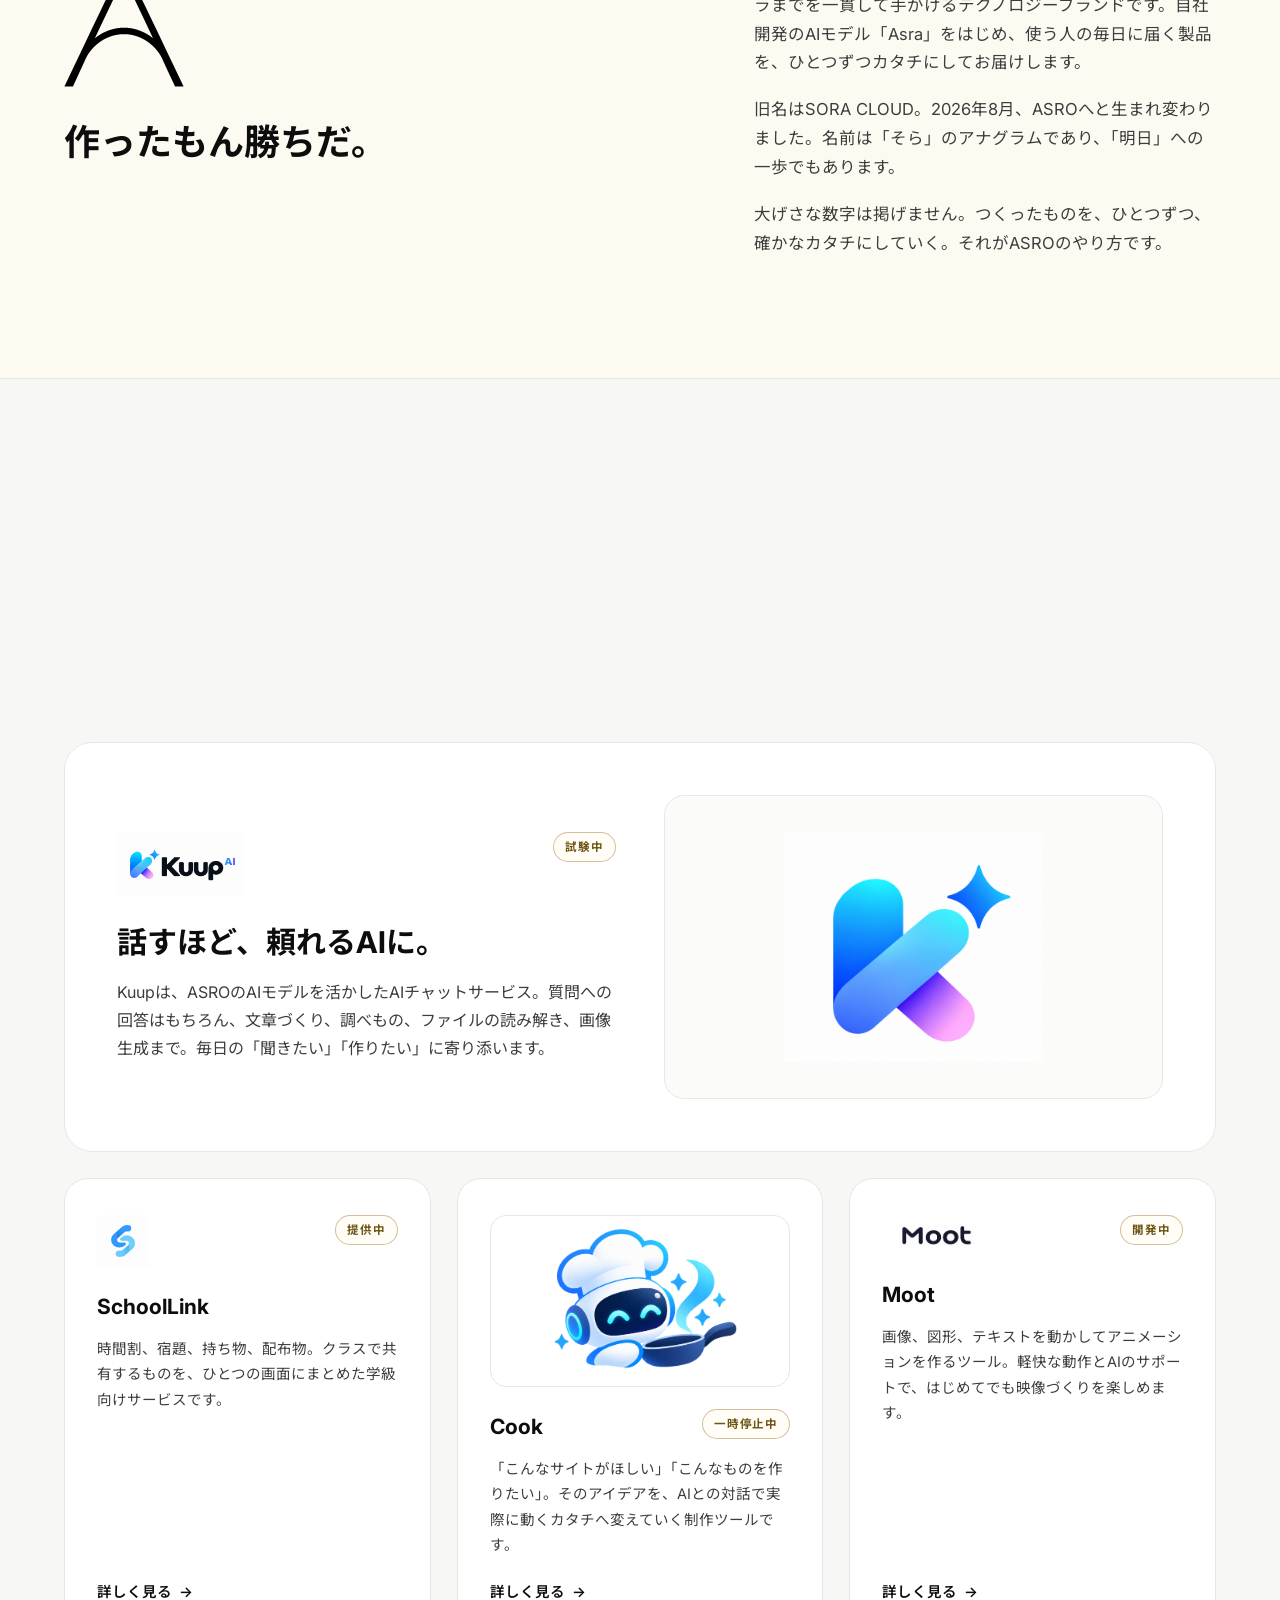
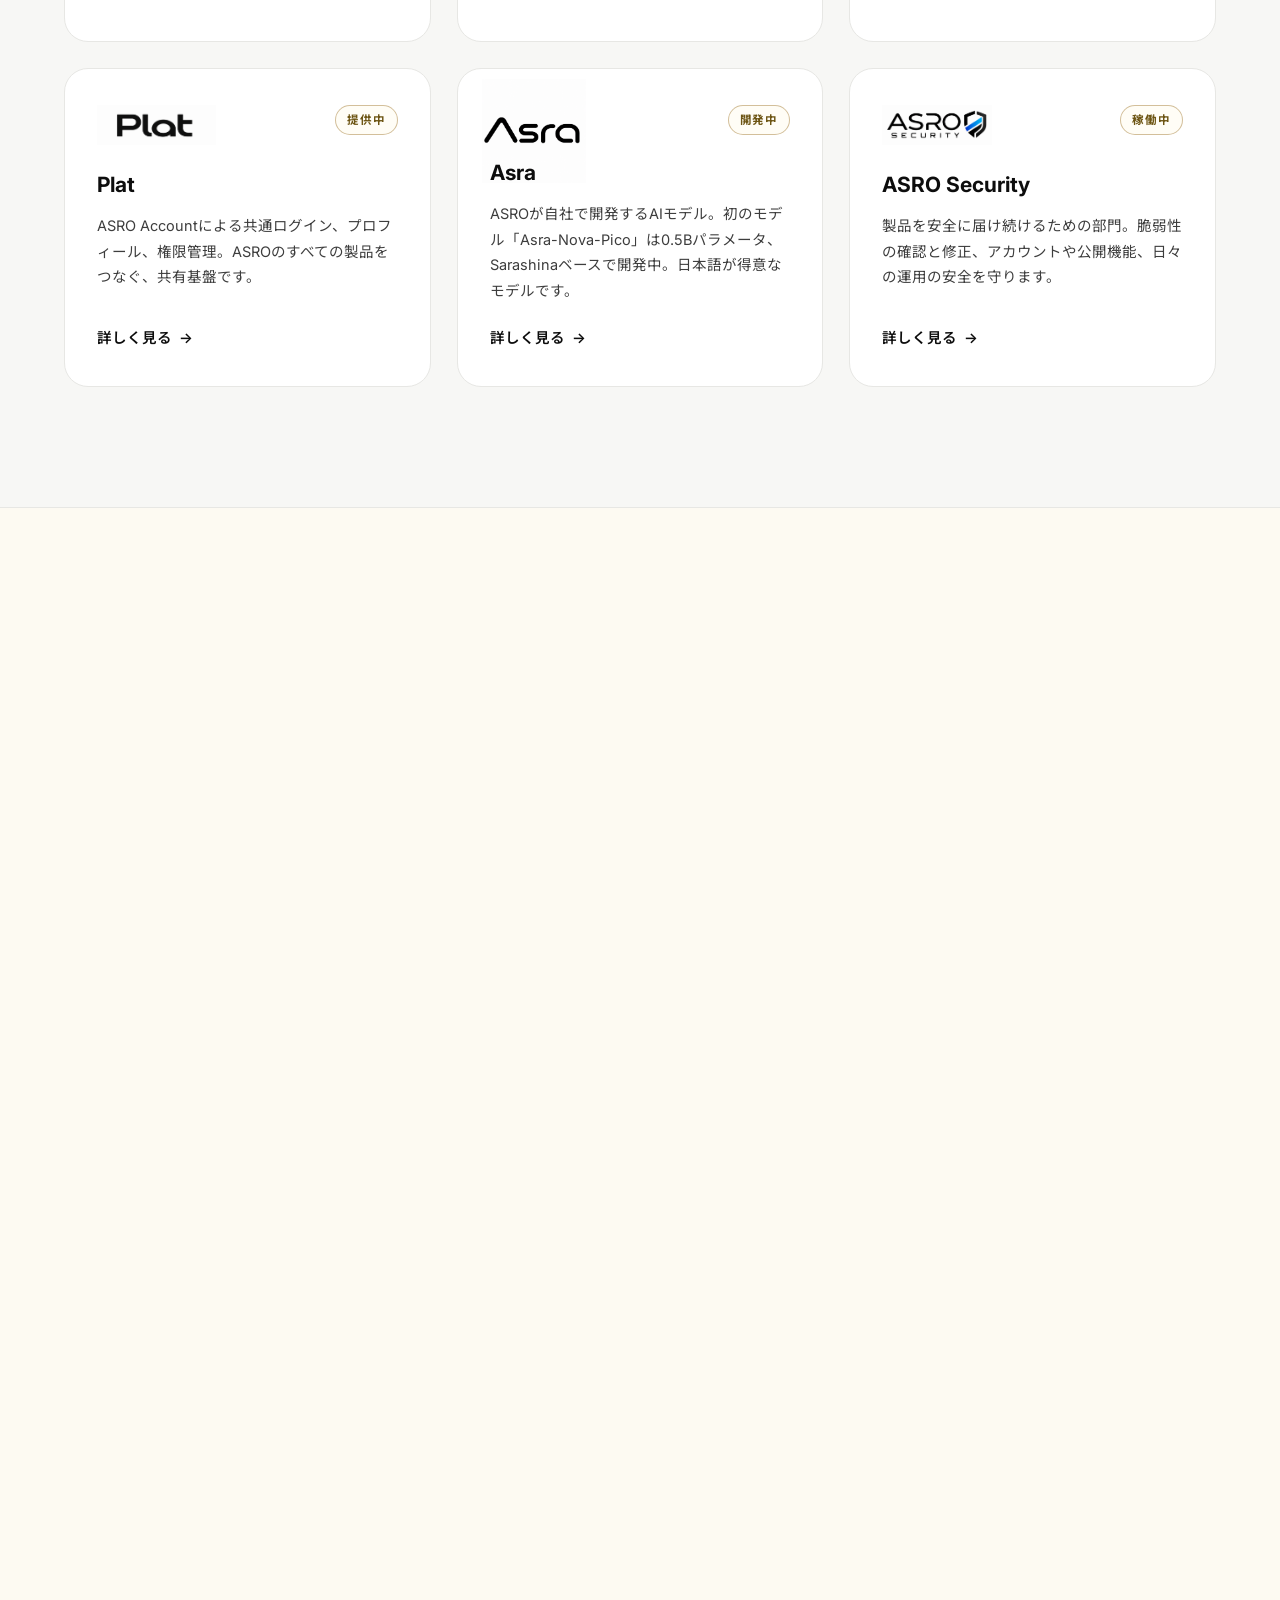
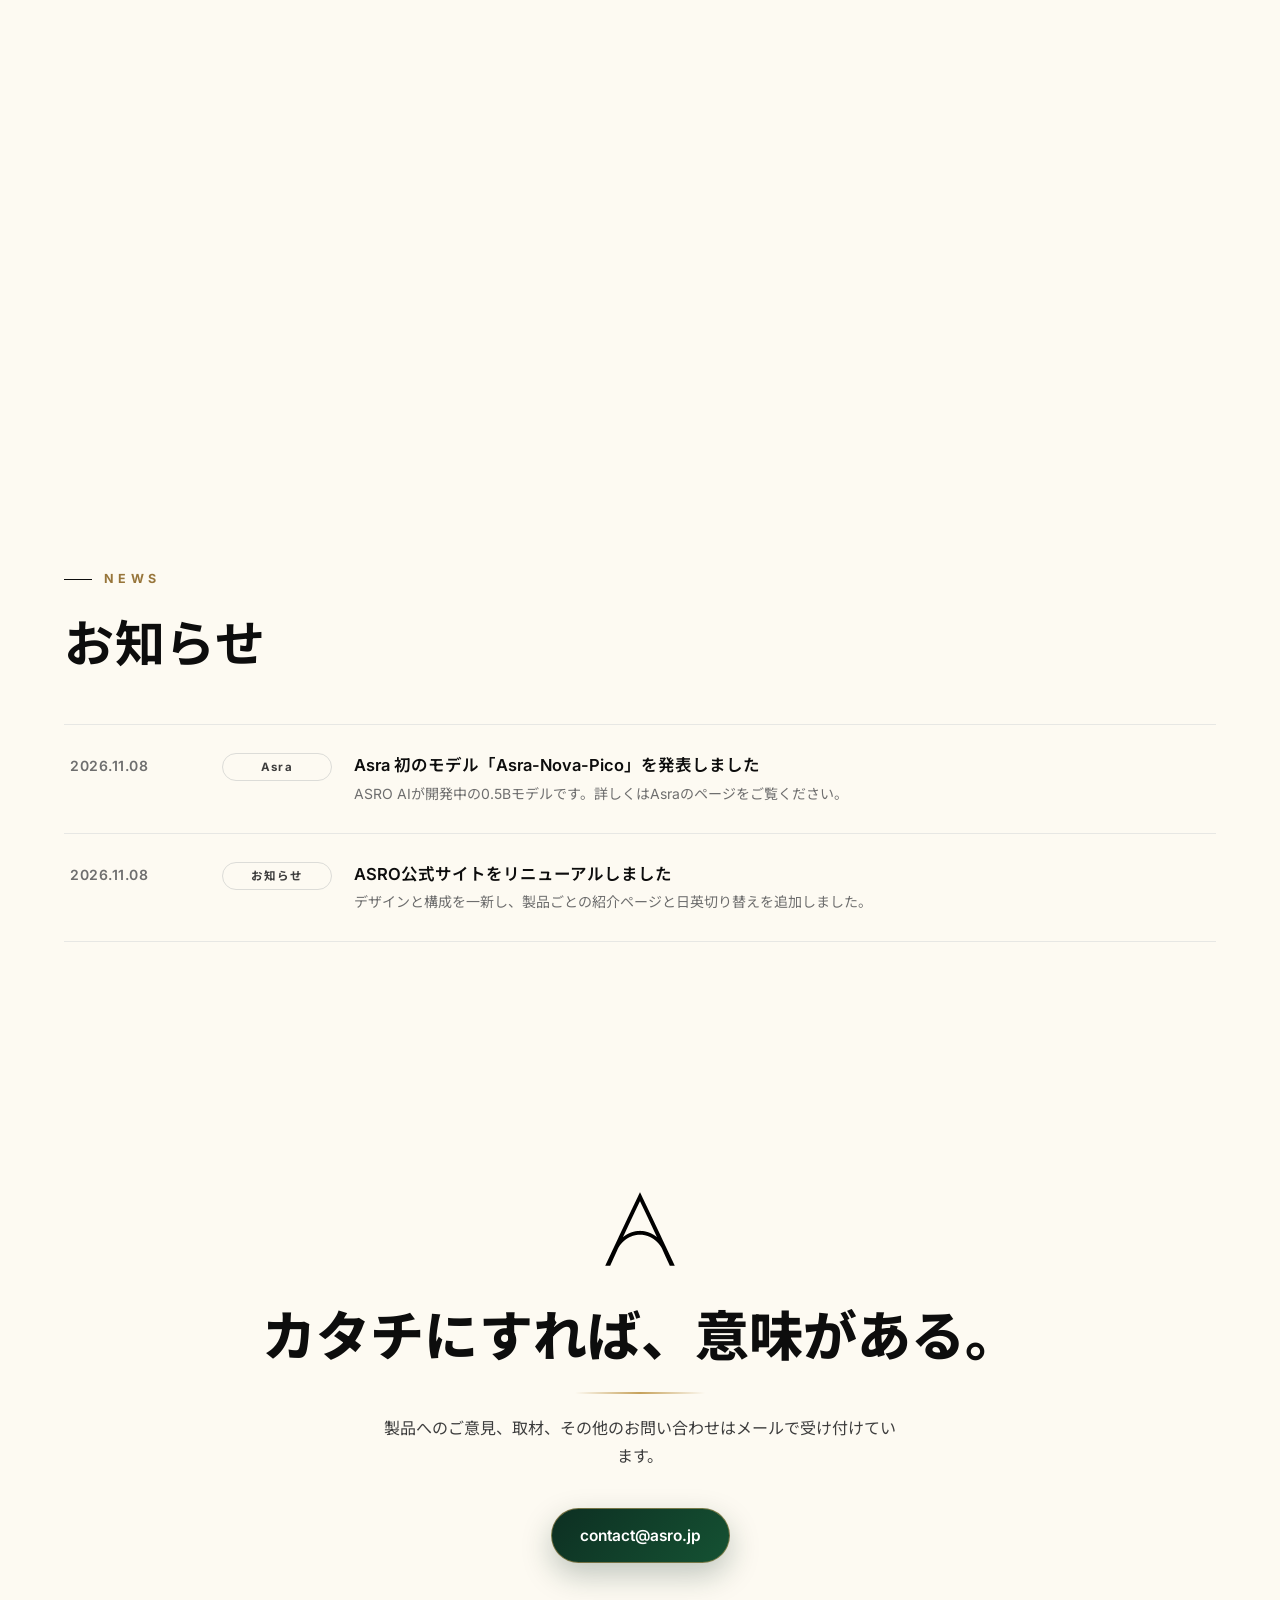
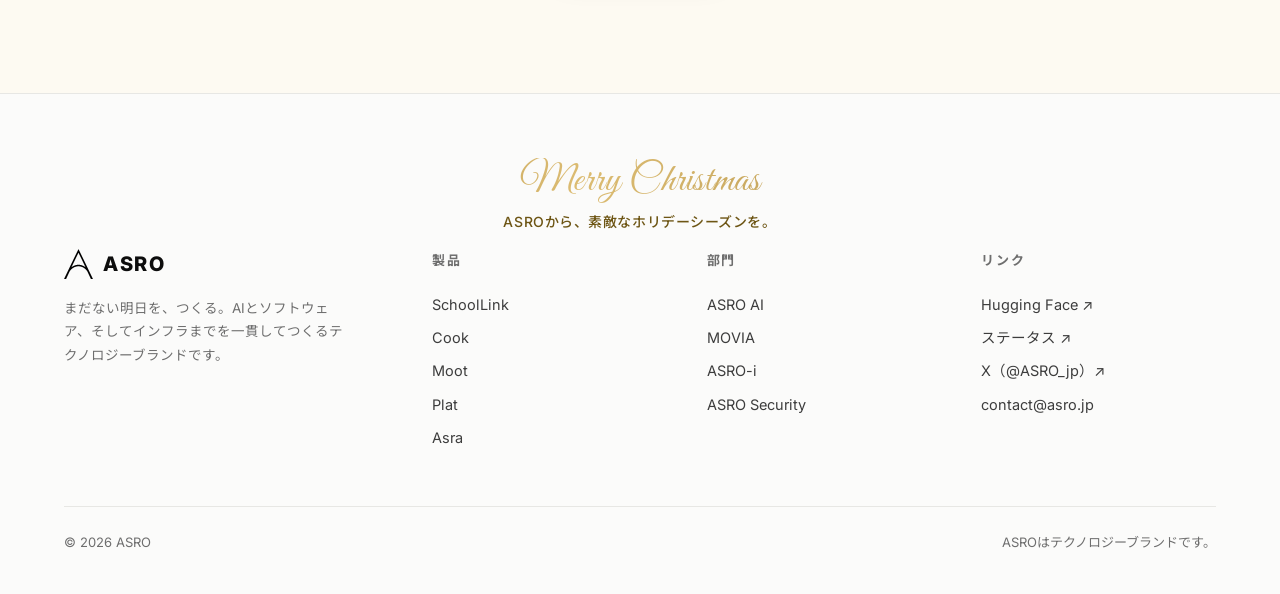
==== commit 0f390300: "Move product announcement to 20:00 JST" ====
--- a/index.html
+++ b/index.html
@@ -170,9 +170,9 @@
     <div class="launch-orbit" aria-hidden="true"></div>
     <div>
       <h2 class="launch-title" id="asro-launch-title"><span lang="ja">ASRO 新製品発表</span><span lang="en">ASRO Product Announcement</span></h2>
-      <time class="launch-time" datetime="2026-11-23T19:00:00+09:00">
+      <time class="launch-time" datetime="2026-11-23T20:00:00+09:00">
         <span lang="ja">11月23日（月・祝）</span><span lang="en">Monday, November 23</span>
-        <strong class="launch-hour">19:00</strong>
+        <strong class="launch-hour">20:00</strong>
         <span>JST</span>
       </time>
     </div>
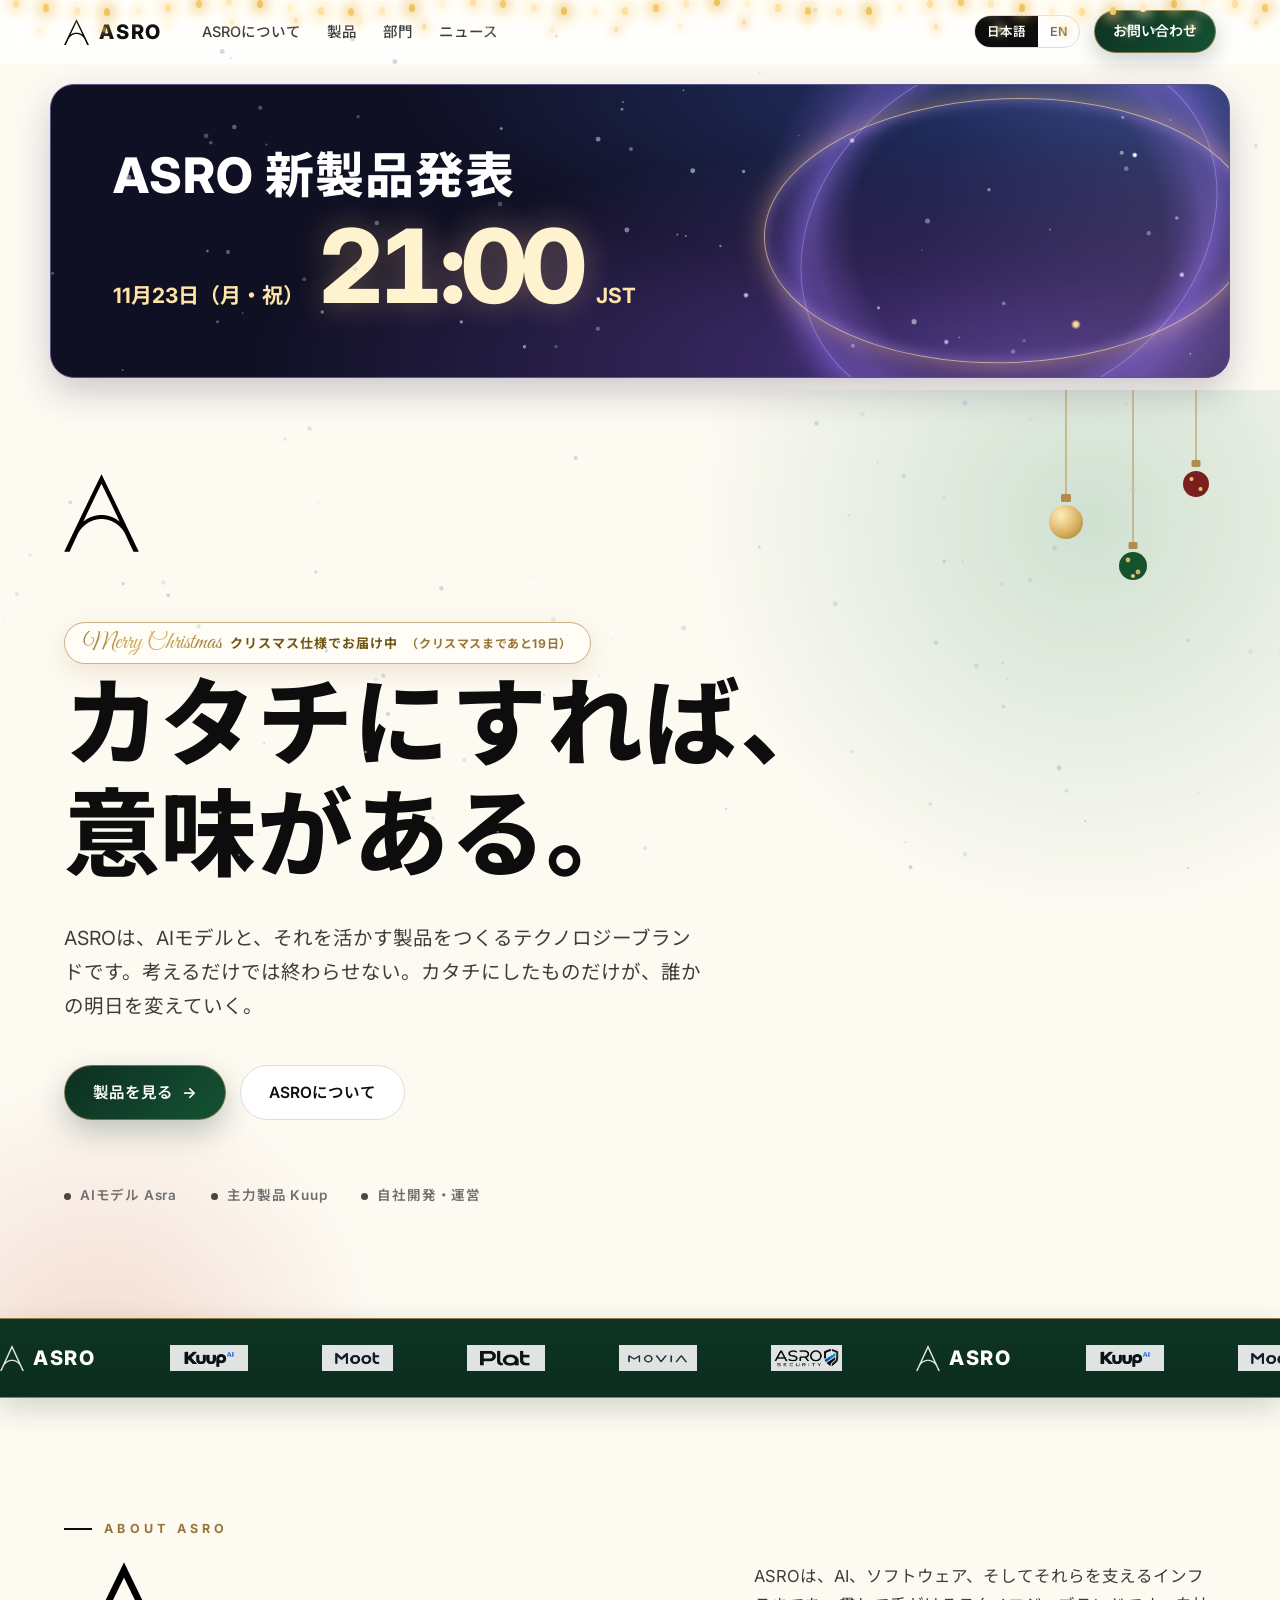
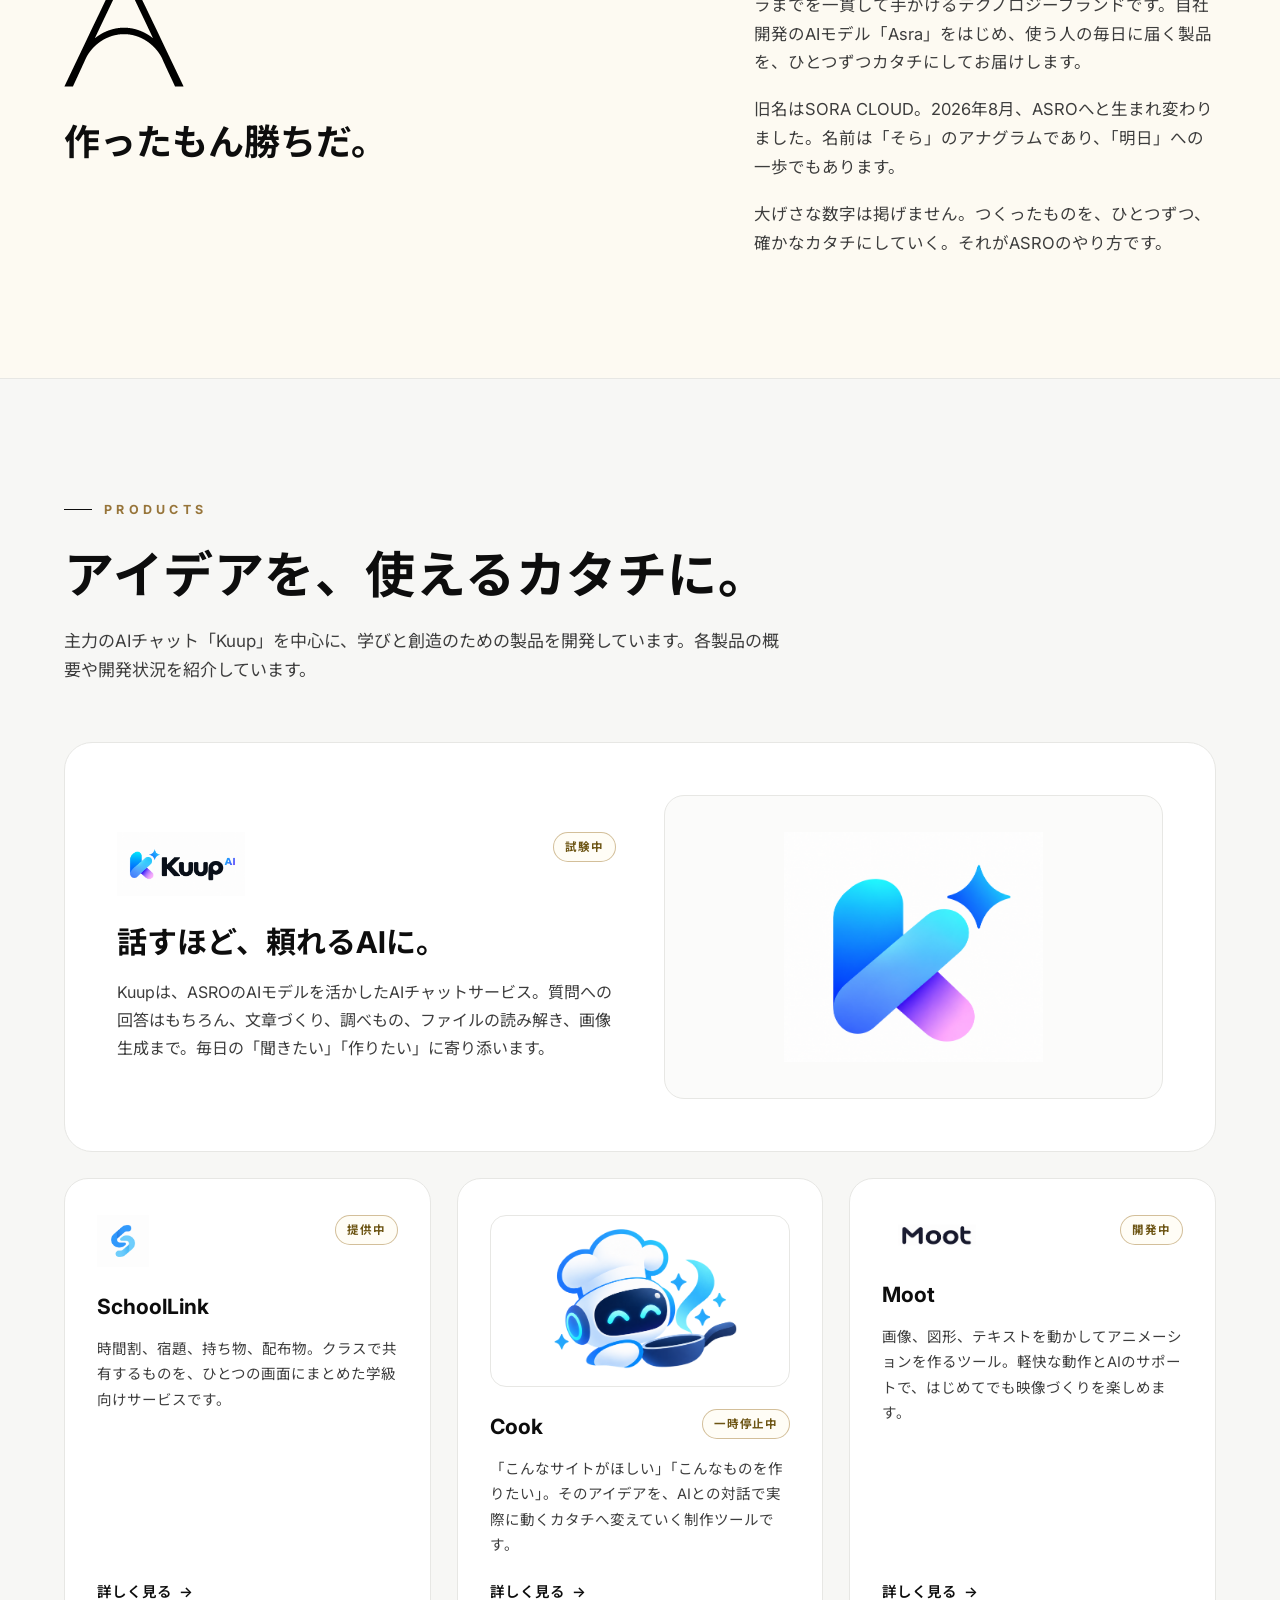
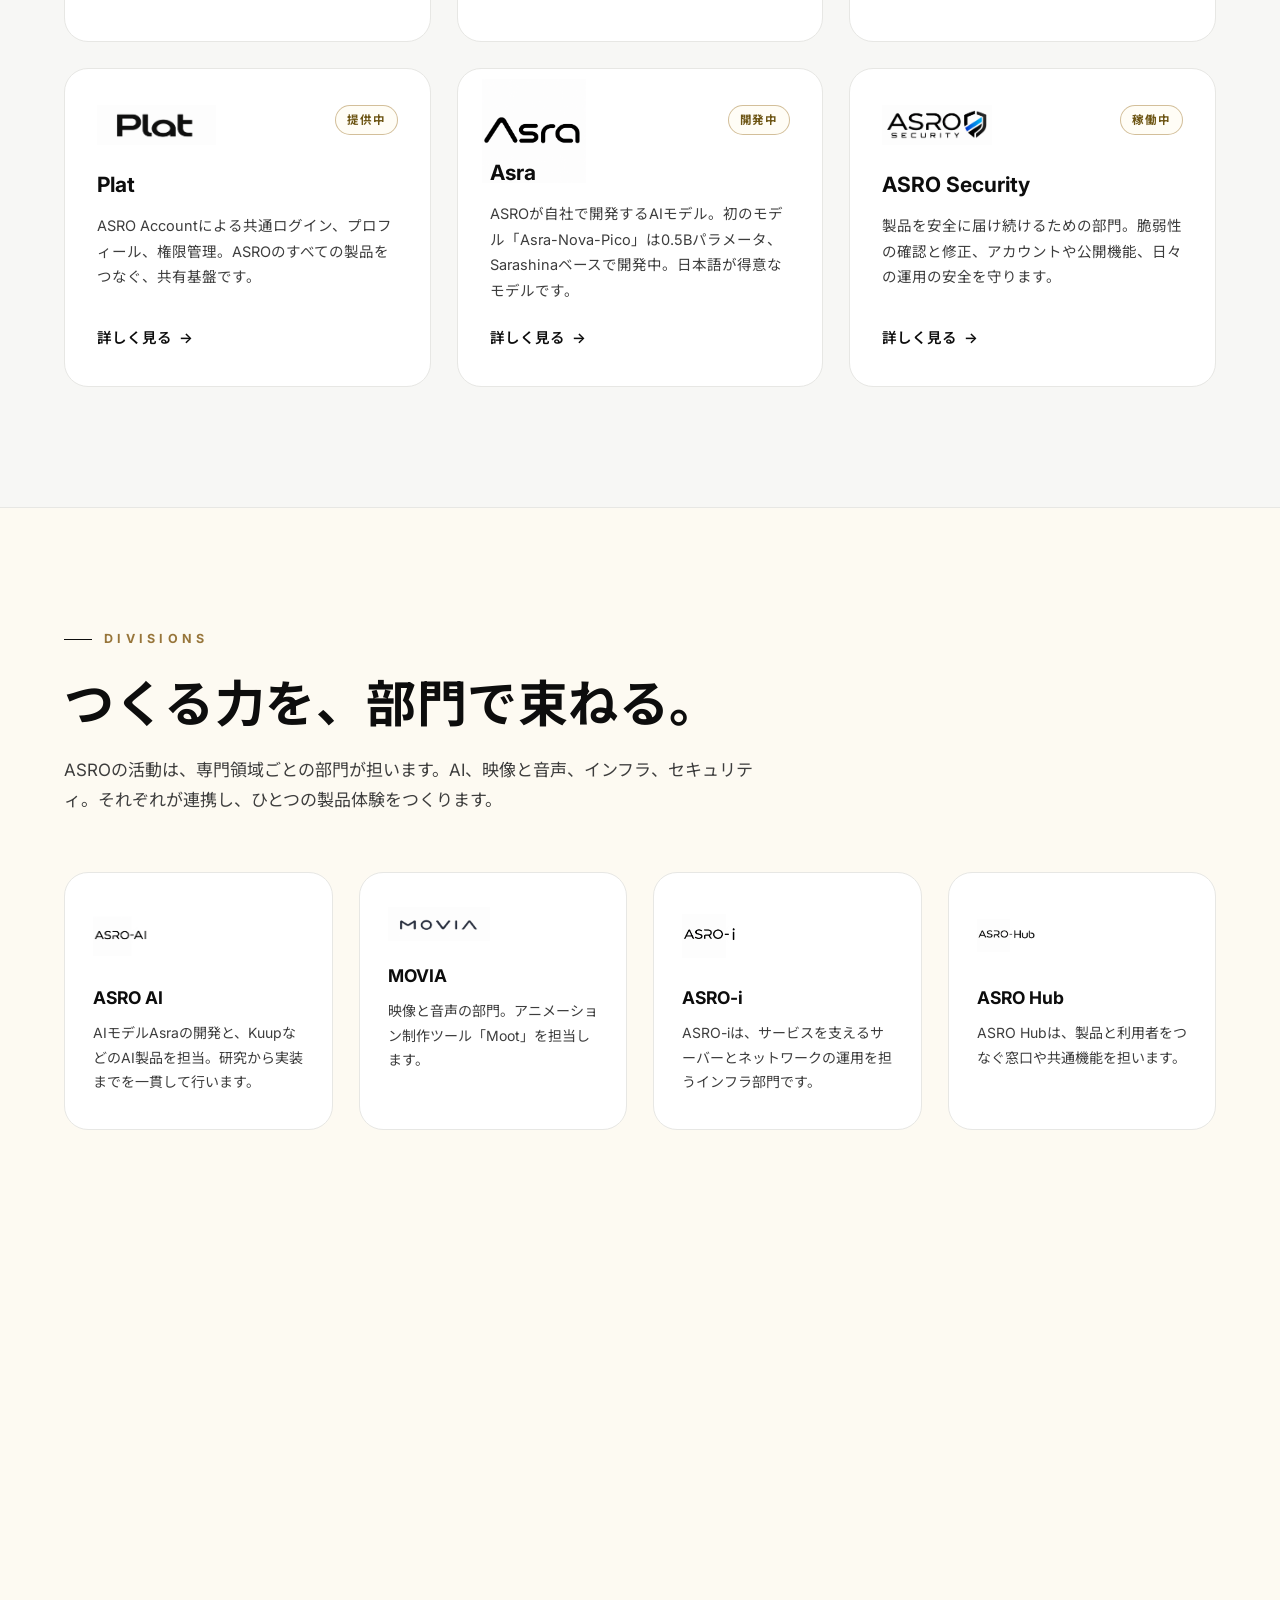
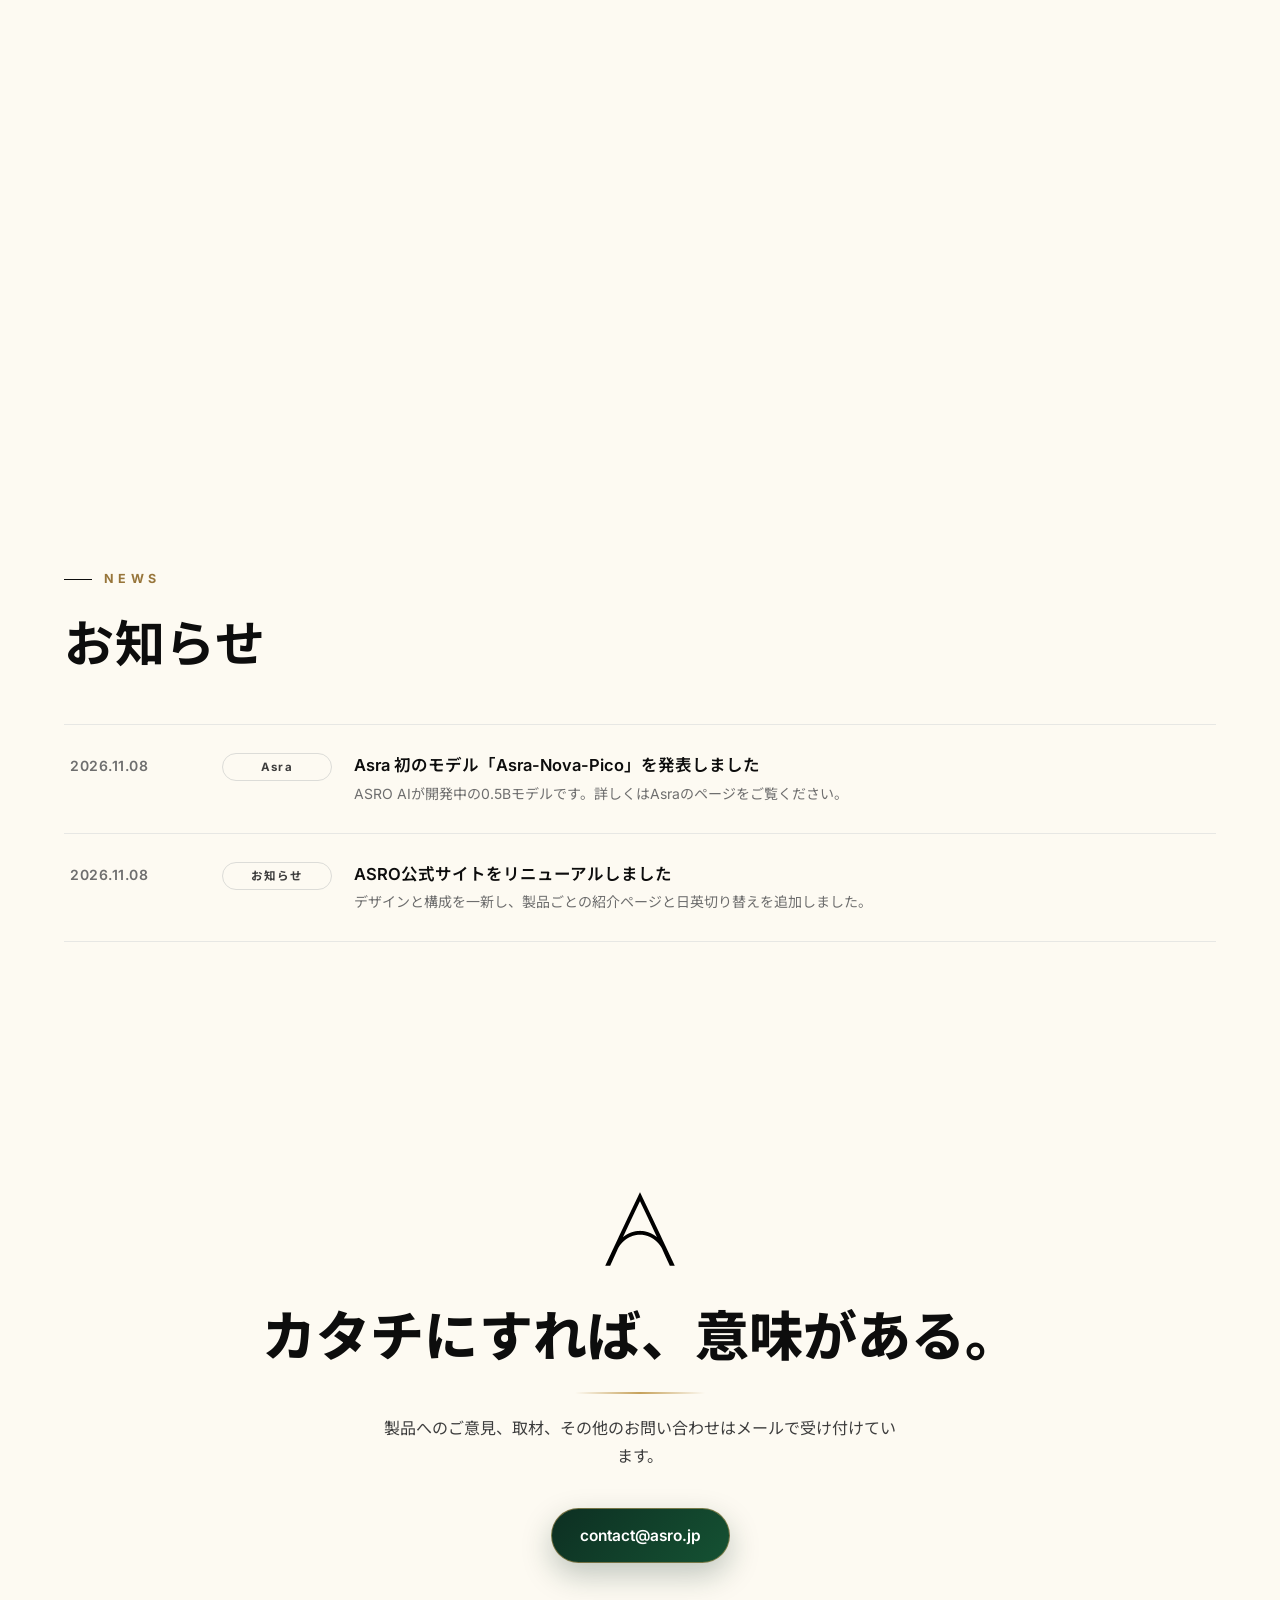
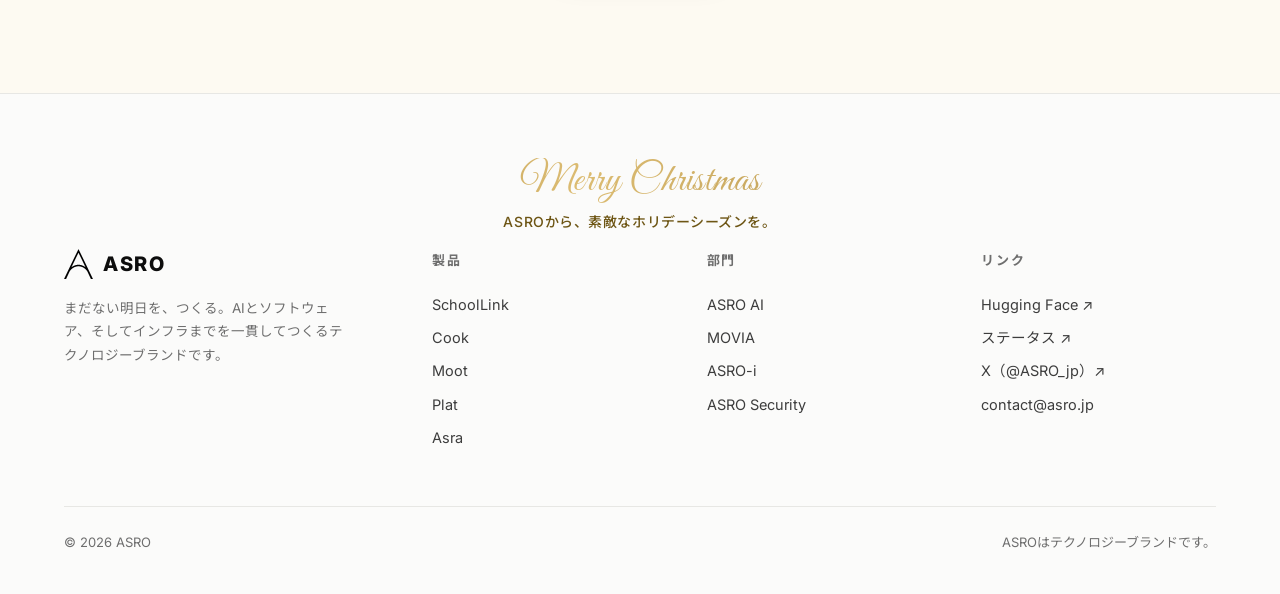
==== commit dfb73fa1: "Move product announcement to 21:00 JST" ====
--- a/index.html
+++ b/index.html
@@ -170,9 +170,9 @@
     <div class="launch-orbit" aria-hidden="true"></div>
     <div>
       <h2 class="launch-title" id="asro-launch-title"><span lang="ja">ASRO 新製品発表</span><span lang="en">ASRO Product Announcement</span></h2>
-      <time class="launch-time" datetime="2026-11-23T20:00:00+09:00">
+      <time class="launch-time" datetime="2026-11-23T21:00:00+09:00">
         <span lang="ja">11月23日（月・祝）</span><span lang="en">Monday, November 23</span>
-        <strong class="launch-hour">20:00</strong>
+        <strong class="launch-hour">21:00</strong>
         <span>JST</span>
       </time>
     </div>
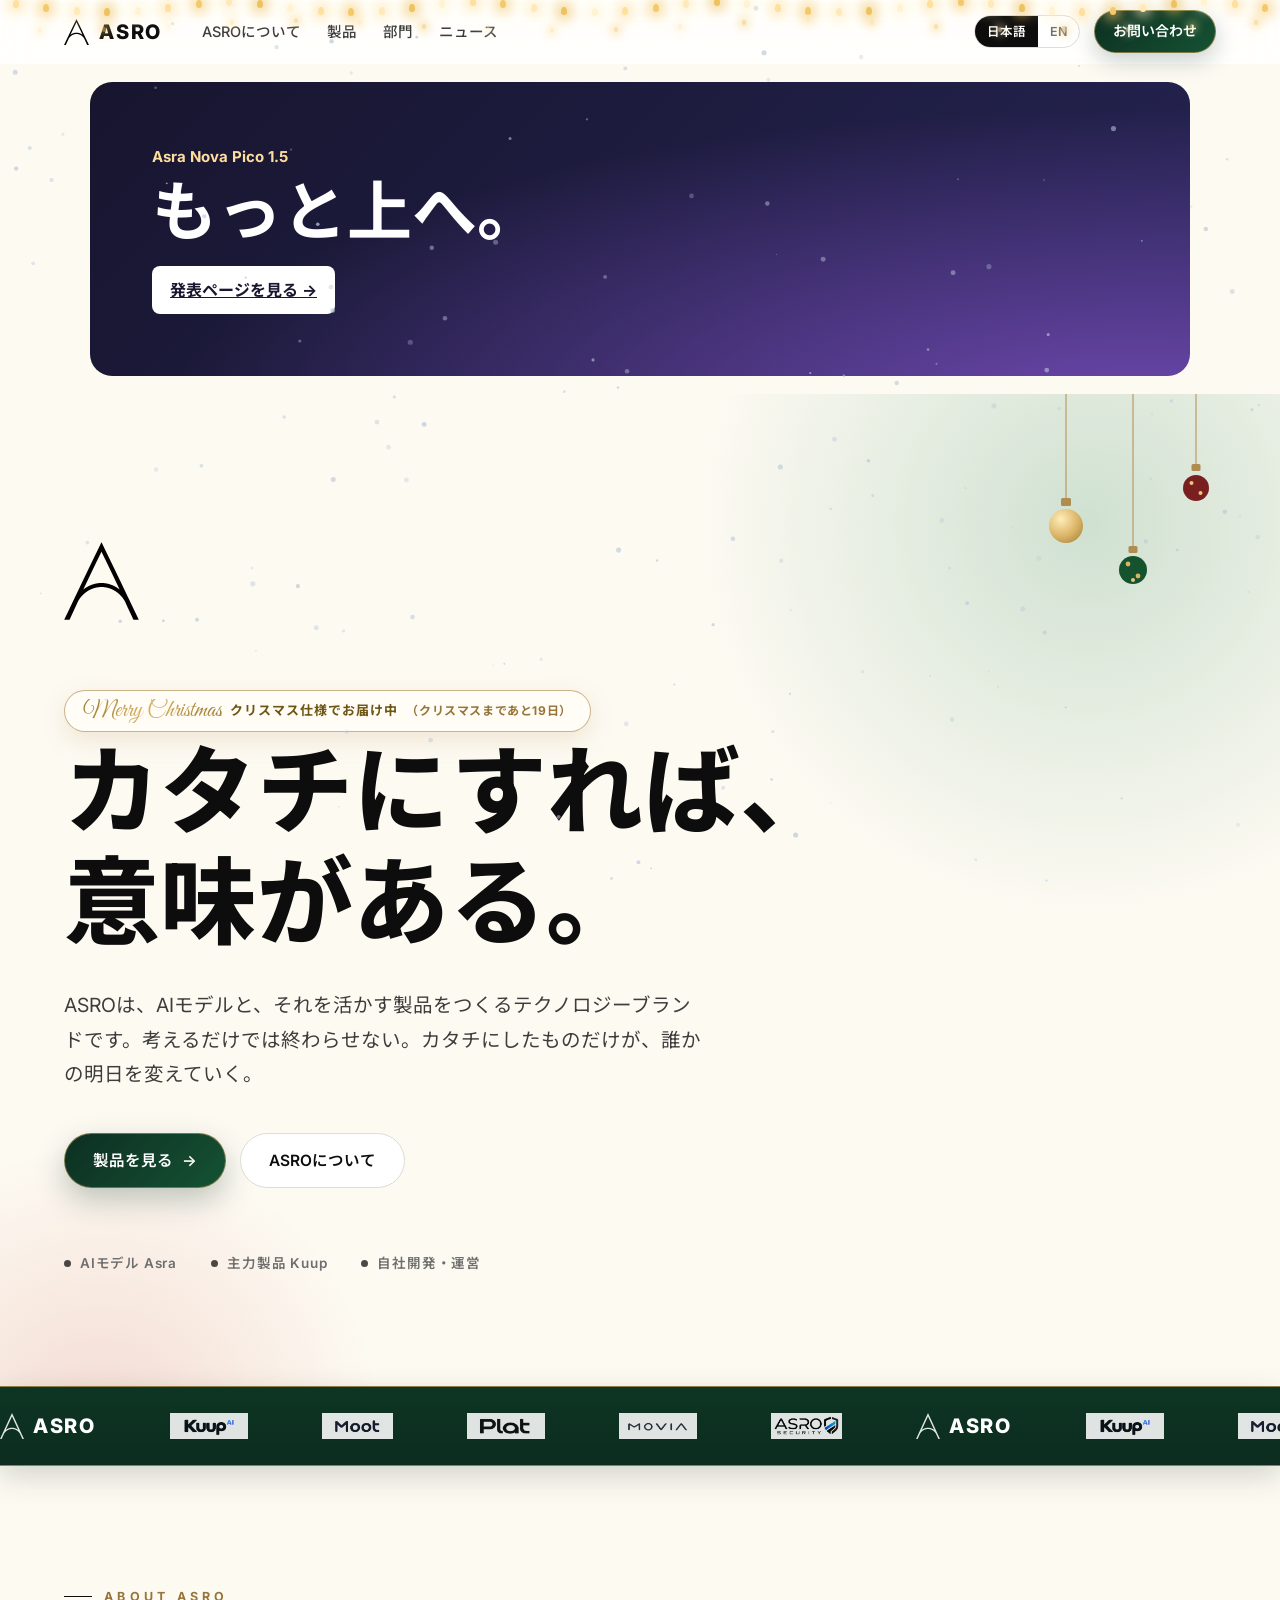
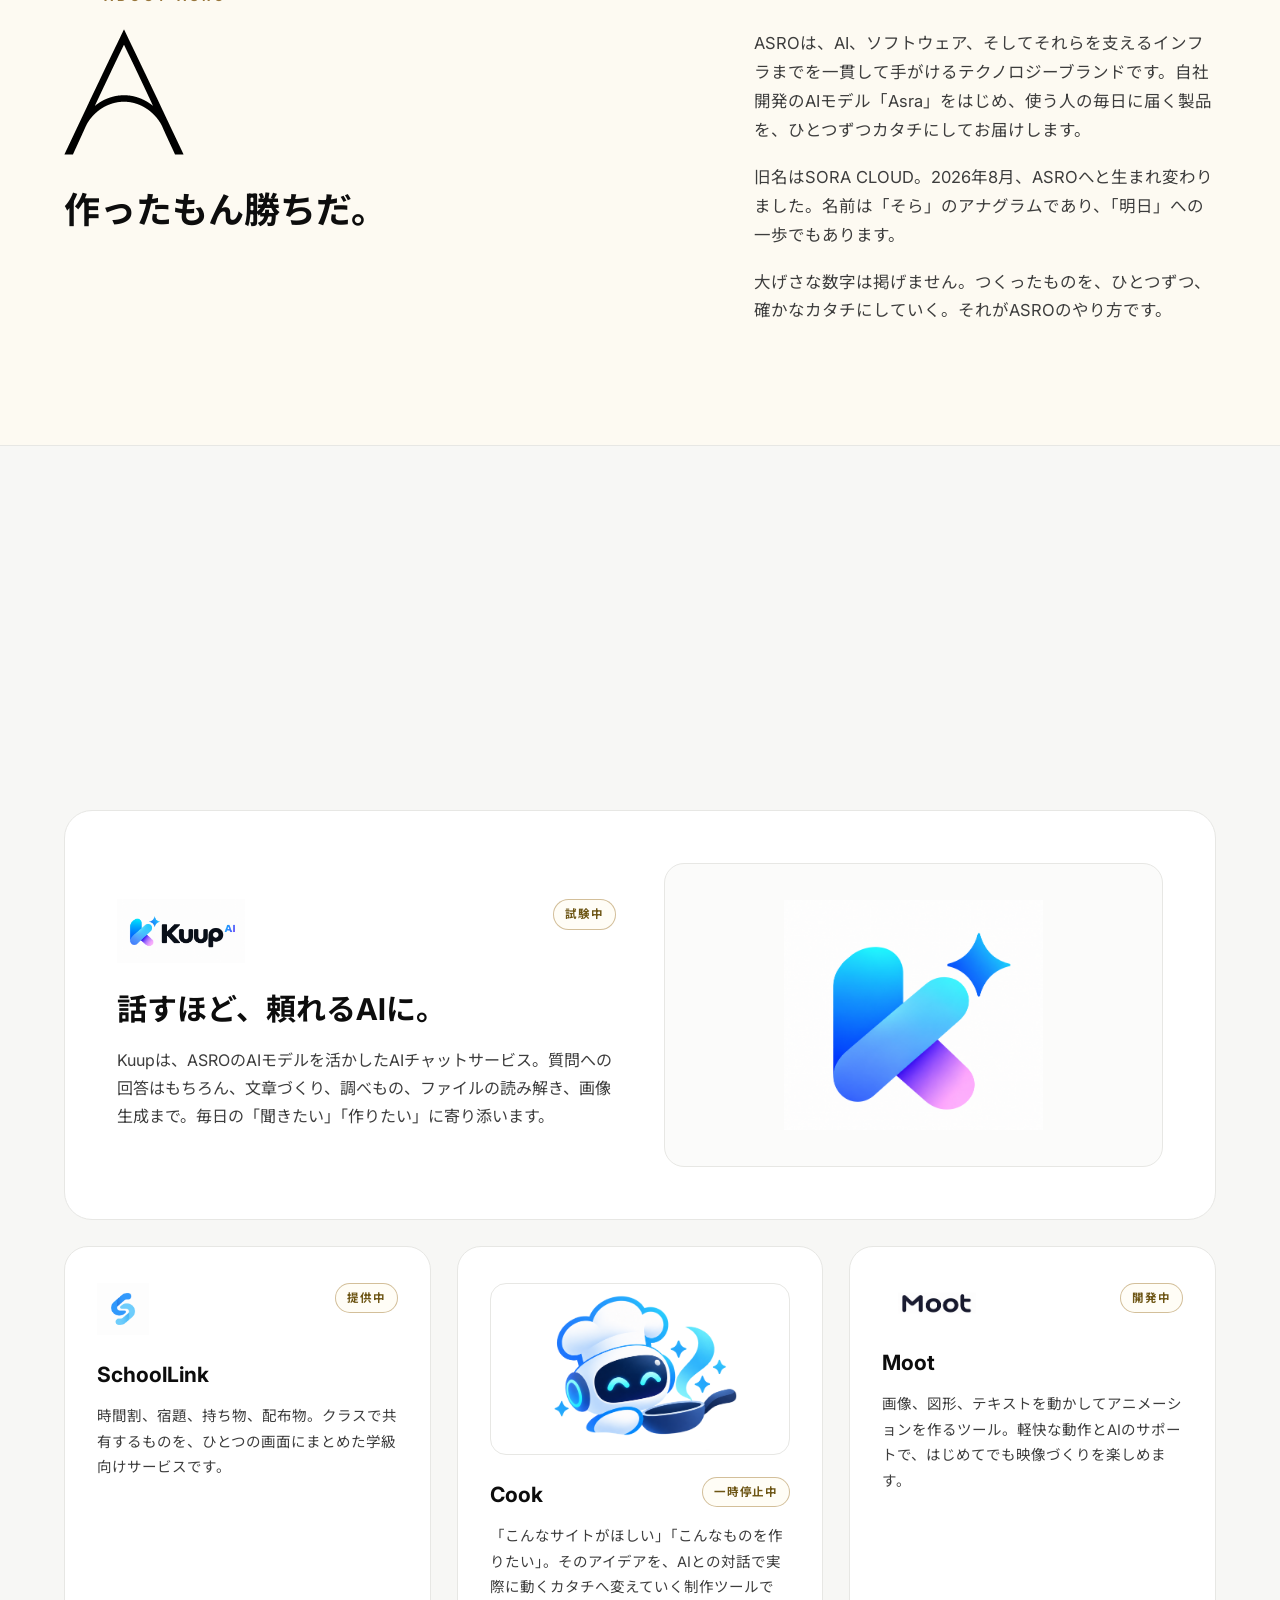
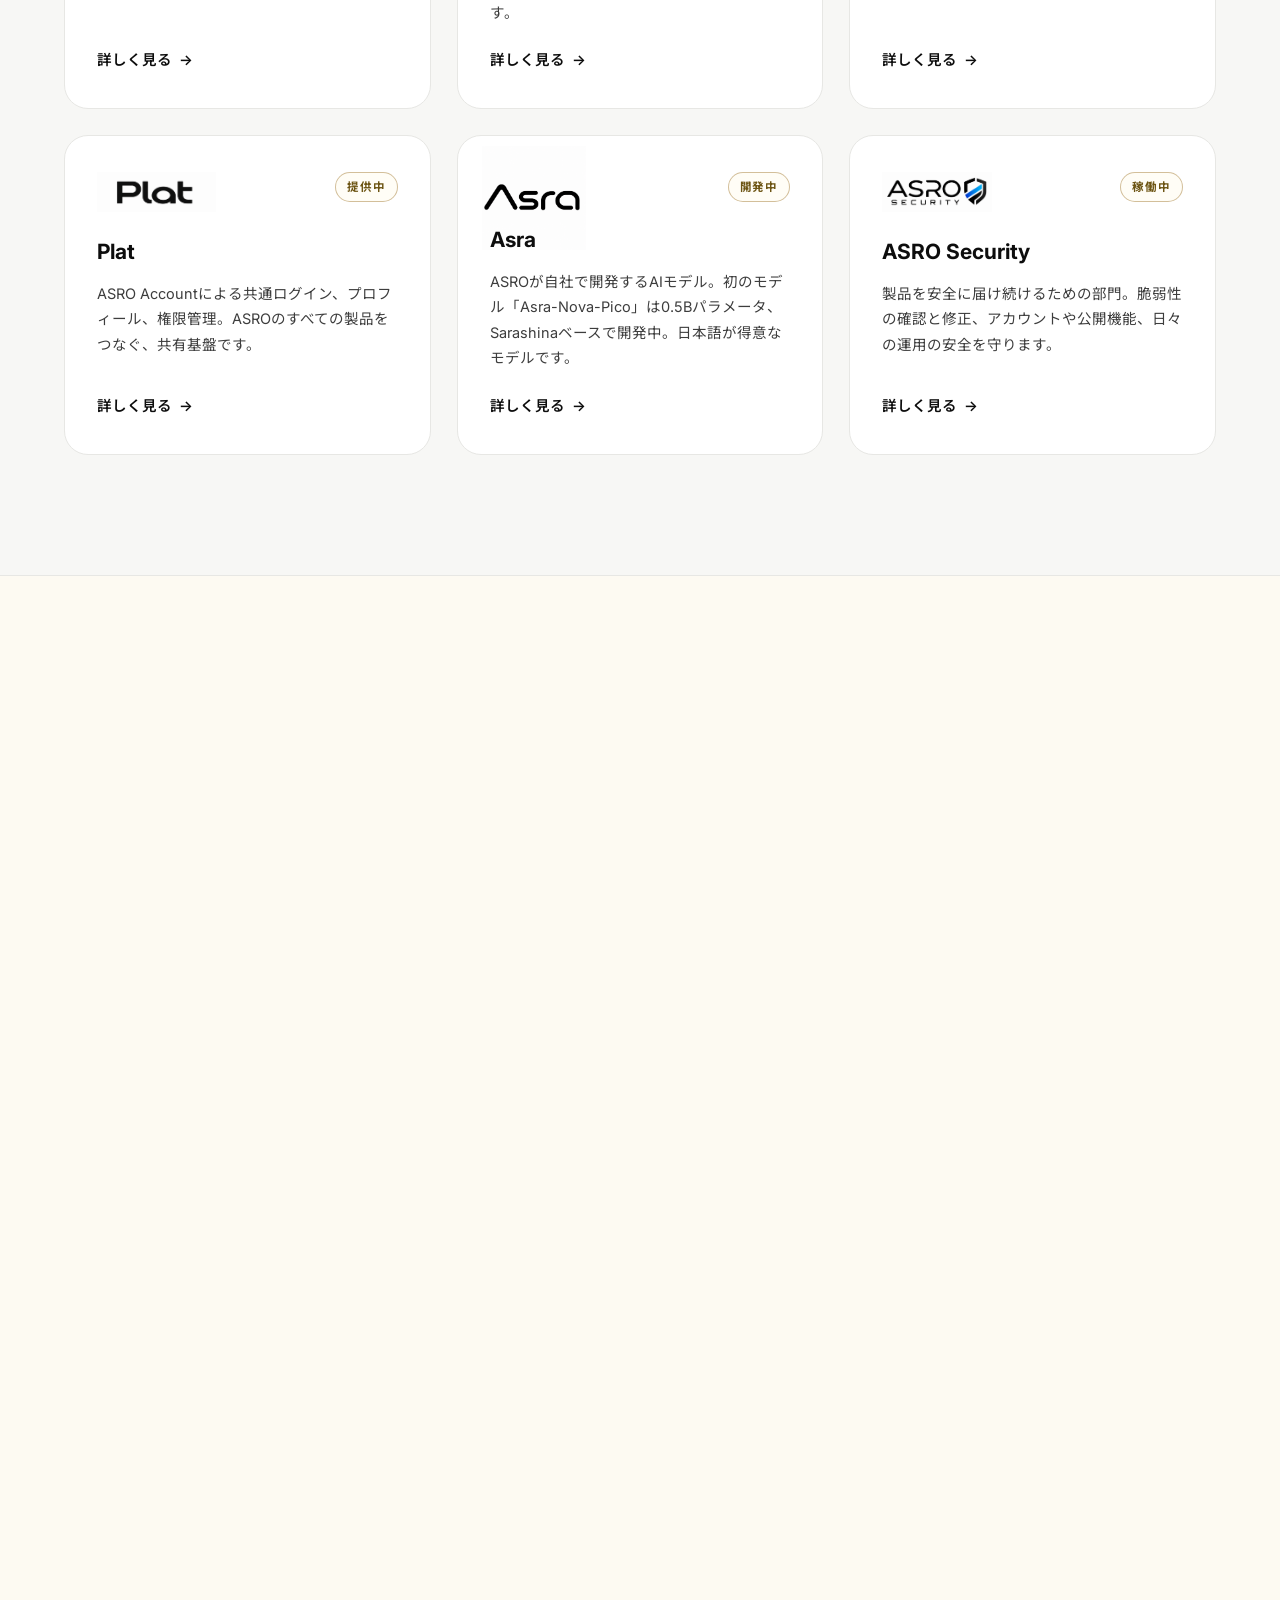
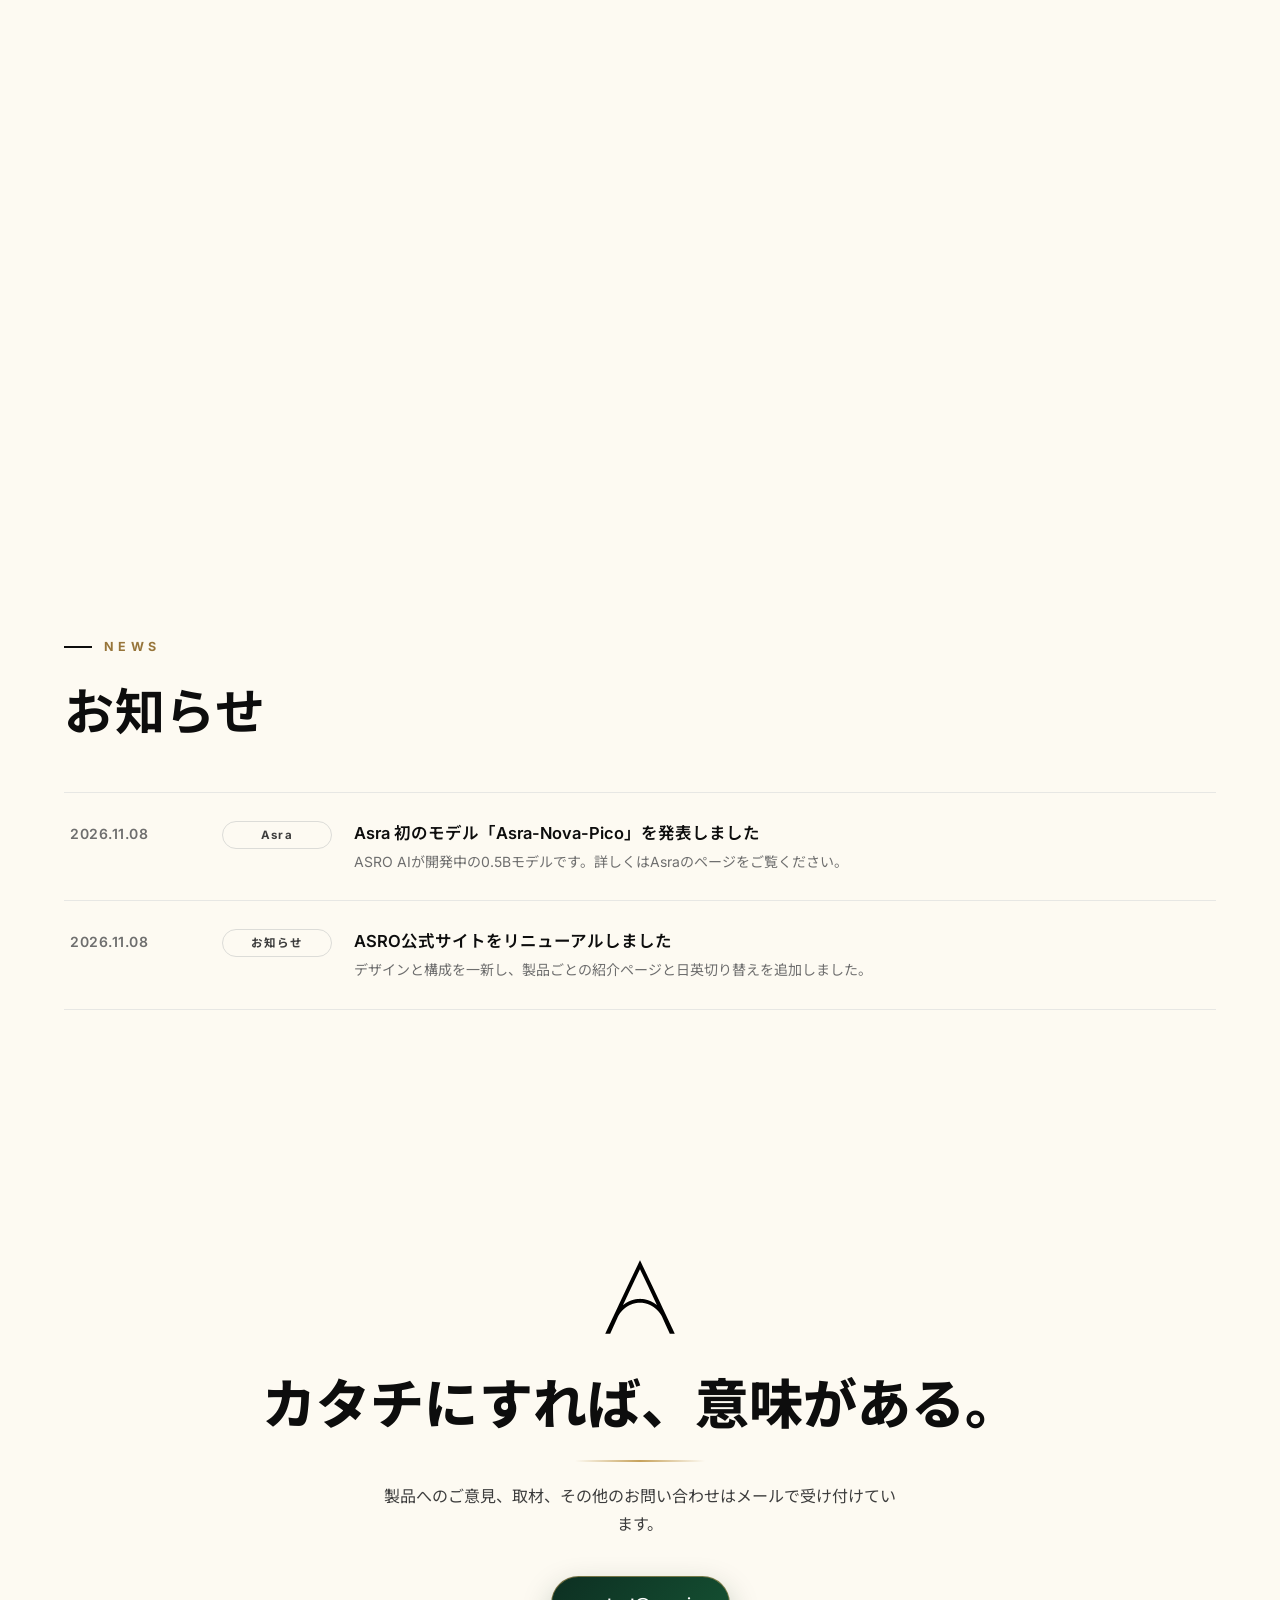
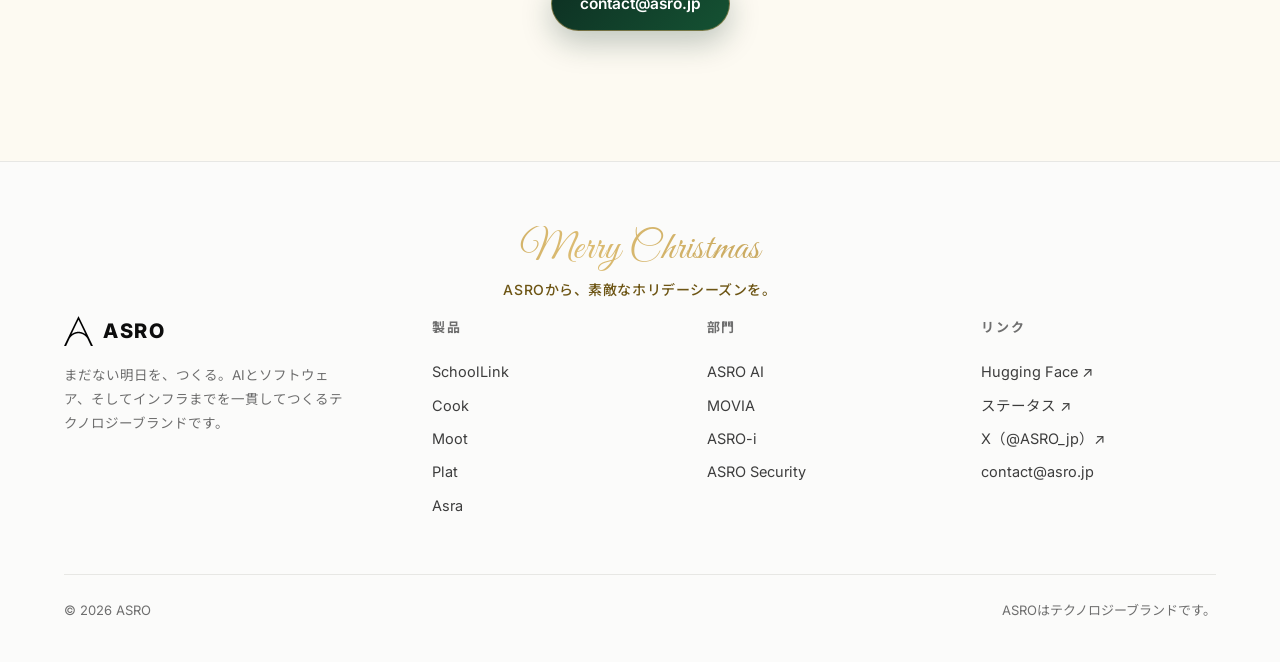
==== commit f6bbca53: "Publish Asra Nova Pico 1.5 announcement" ====
--- a/index.html
+++ b/index.html
@@ -19,127 +19,6 @@
 <link rel="preconnect" href="https://fonts.gstatic.com" crossorigin>
 <link href="https://fonts.googleapis.com/css2?family=Inter:wght@400;500;600;700;800&family=Noto+Sans+JP:wght@400;500;700;900&display=swap" rel="stylesheet">
 <link rel="stylesheet" href="styles.css?v=20261110-brand-v1">
-<style id="asro-launch-20261123-style">
-  #asro-launch-20261123 {
-    position: relative;
-    isolation: isolate;
-    display: grid;
-    align-items: center;
-    overflow: hidden;
-    box-sizing: border-box;
-    width: min(1180px, calc(100% - 32px));
-    min-height: 260px;
-    margin: 20px auto 12px;
-    padding: clamp(26px, 5vw, 62px);
-    border: 1px solid #5c5486;
-    border-radius: 24px;
-    background:
-      radial-gradient(ellipse at 82% 95%, #49337d 0%, transparent 56%),
-      radial-gradient(ellipse at 92% 0%, #283a78 0%, transparent 48%),
-      #101024;
-    color: #fff;
-    box-shadow: 0 14px 36px #25184e38;
-    text-align: left;
-  }
-  #asro-launch-20261123::before,
-  #asro-launch-20261123::after {
-    content: "";
-    position: absolute;
-    pointer-events: none;
-    inset: 0;
-    z-index: -2;
-  }
-  #asro-launch-20261123::before {
-    background: linear-gradient(105deg, transparent 34%, #e5cafa25 49%, transparent 65%);
-    background-size: 220% 100%;
-    animation: asro-launch-sheen 8s ease-in-out 3;
-  }
-  #asro-launch-20261123::after {
-    background: radial-gradient(circle at 68% 19%, #fff4c7 0 1px, transparent 3px),
-      radial-gradient(circle at 92% 24%, #fff 0 1px, transparent 3px),
-      radial-gradient(circle at 59% 72%, #cab7ff 0 1px, transparent 3px),
-      radial-gradient(circle at 87% 82%, #ffd890 0 2px, transparent 5px),
-      radial-gradient(circle at 96% 65%, #ddd6ff 0 1px, transparent 3px),
-      radial-gradient(circle at 76% 88%, #b9a7ff 0 1px, transparent 3px);
-  }
-  #asro-launch-20261123 .launch-orbit {
-    position: absolute;
-    z-index: -1;
-    right: -3%;
-    top: 50%;
-    width: min(48%, 510px);
-    aspect-ratio: 1;
-    transform: translateY(-50%) rotate(-30deg);
-    border-radius: 50%;
-    background: radial-gradient(ellipse at 50% 50%, #775be600 43%, #a67eff45 54%, #44328600 69%);
-  }
-  #asro-launch-20261123 .launch-orbit::before,
-  #asro-launch-20261123 .launch-orbit::after {
-    content: "";
-    position: absolute;
-    inset: 16% 7%;
-    border-radius: 50%;
-    border: 1px solid #c7acff80;
-    box-shadow: 0 0 38px #8f71f9b0, inset 0 0 28px #9276f180;
-  }
-  #asro-launch-20261123 .launch-orbit::after {
-    inset: 24% 2%;
-    border-color: #ffe2a9ab;
-    box-shadow: 0 0 28px #ffc88672, inset 0 0 15px #e1b9fe65;
-    transform: rotate(28deg);
-  }
-  #asro-launch-20261123 .launch-title {
-    margin: 0 0 12px;
-    color: #fff;
-    font-size: clamp(25px, 4.2vw, 49px);
-    font-weight: 800;
-    line-height: 1.18;
-    letter-spacing: .02em;
-    text-transform: none;
-  }
-  #asro-launch-20261123 .launch-time {
-    display: flex;
-    flex-wrap: wrap;
-    align-items: baseline;
-    gap: 2px 14px;
-    color: #ffe4a7;
-    font-size: clamp(15px, 2vw, 21px);
-    font-weight: 700;
-  }
-  #asro-launch-20261123 .launch-hour {
-    color: #fff2ce;
-    font-size: clamp(48px, 8vw, 112px);
-    font-weight: 800;
-    font-variant-numeric: tabular-nums;
-    line-height: .96;
-    letter-spacing: -.055em;
-    text-shadow: 0 0 32px #ffcb8755;
-  }
-  #asro-launch-20261123 [lang="en"] { display: none; }
-  html[lang="en"] #asro-launch-20261123 [lang="ja"] { display: none; }
-  html[lang="en"] #asro-launch-20261123 [lang="en"] { display: inline; }
-  @keyframes asro-launch-sheen {
-    0%, 100% { background-position: 100% 0; }
-    55%, 80% { background-position: 0 0; }
-  }
-  @media (max-width: 600px) {
-    #asro-launch-20261123 { min-height: 190px; margin-top: 14px; }
-    #asro-launch-20261123 .launch-orbit { right: -19%; width: 66%; opacity: .63; }
-  }
-  @media (prefers-reduced-motion: reduce) {
-    #asro-launch-20261123::before { animation: none; }
-  }
-  #asro-launch-20261123 {
-    margin-top: calc(var(--header-h, 64px) + 20px);
-  }
-  #asro-launch-20261123 + .hero { padding-top: 84px; }
-  @media (max-width: 600px) {
-    #asro-launch-20261123 {
-      margin-top: calc(var(--header-h, 64px) + 14px);
-    }
-    #asro-launch-20261123 + .hero { padding-top: 56px; }
-  }
-</style>
 </head>
 <body>
 <header class="site-header">
@@ -166,17 +45,7 @@
 </header>
 
 <main>
-  <section id="asro-launch-20261123" aria-labelledby="asro-launch-title">
-    <div class="launch-orbit" aria-hidden="true"></div>
-    <div>
-      <h2 class="launch-title" id="asro-launch-title"><span lang="ja">ASRO 新製品発表</span><span lang="en">ASRO Product Announcement</span></h2>
-      <time class="launch-time" datetime="2026-11-23T21:00:00+09:00">
-        <span lang="ja">11月23日（月・祝）</span><span lang="en">Monday, November 23</span>
-        <strong class="launch-hour">21:00</strong>
-        <span>JST</span>
-      </time>
-    </div>
-  </section>
+  <section class="pico-release" aria-label="Asra Nova Pico 1.5" style="max-width:1100px;margin:calc(var(--header-h, 64px) + 18px) auto 18px;width:calc(100% - 32px);padding:clamp(24px,6vw,62px);border-radius:22px;color:#fff;background:radial-gradient(ellipse at 95% 110%,#6b46aa,transparent 65%),linear-gradient(135deg,#17152e,#252453);box-sizing:border-box"><p style="margin:0 0 6px;color:#ffdd9f;font-size:15px;font-weight:700">Asra Nova Pico 1.5</p><h2 style="color:inherit;margin:0 0 18px;font-size:clamp(32px,6vw,65px);line-height:1.1">もっと上へ。</h2><a id="pico-release-link" href="/pico-1.5.html" style="display:inline-block;background:#fff;color:#1b1630;padding:10px 18px;border-radius:8px;font-weight:700;text-decoration:underline">発表ページを見る →</a></section>
   <!-- HERO -->
   <section class="hero">
     <div class="xmas-baubles" aria-hidden="true">
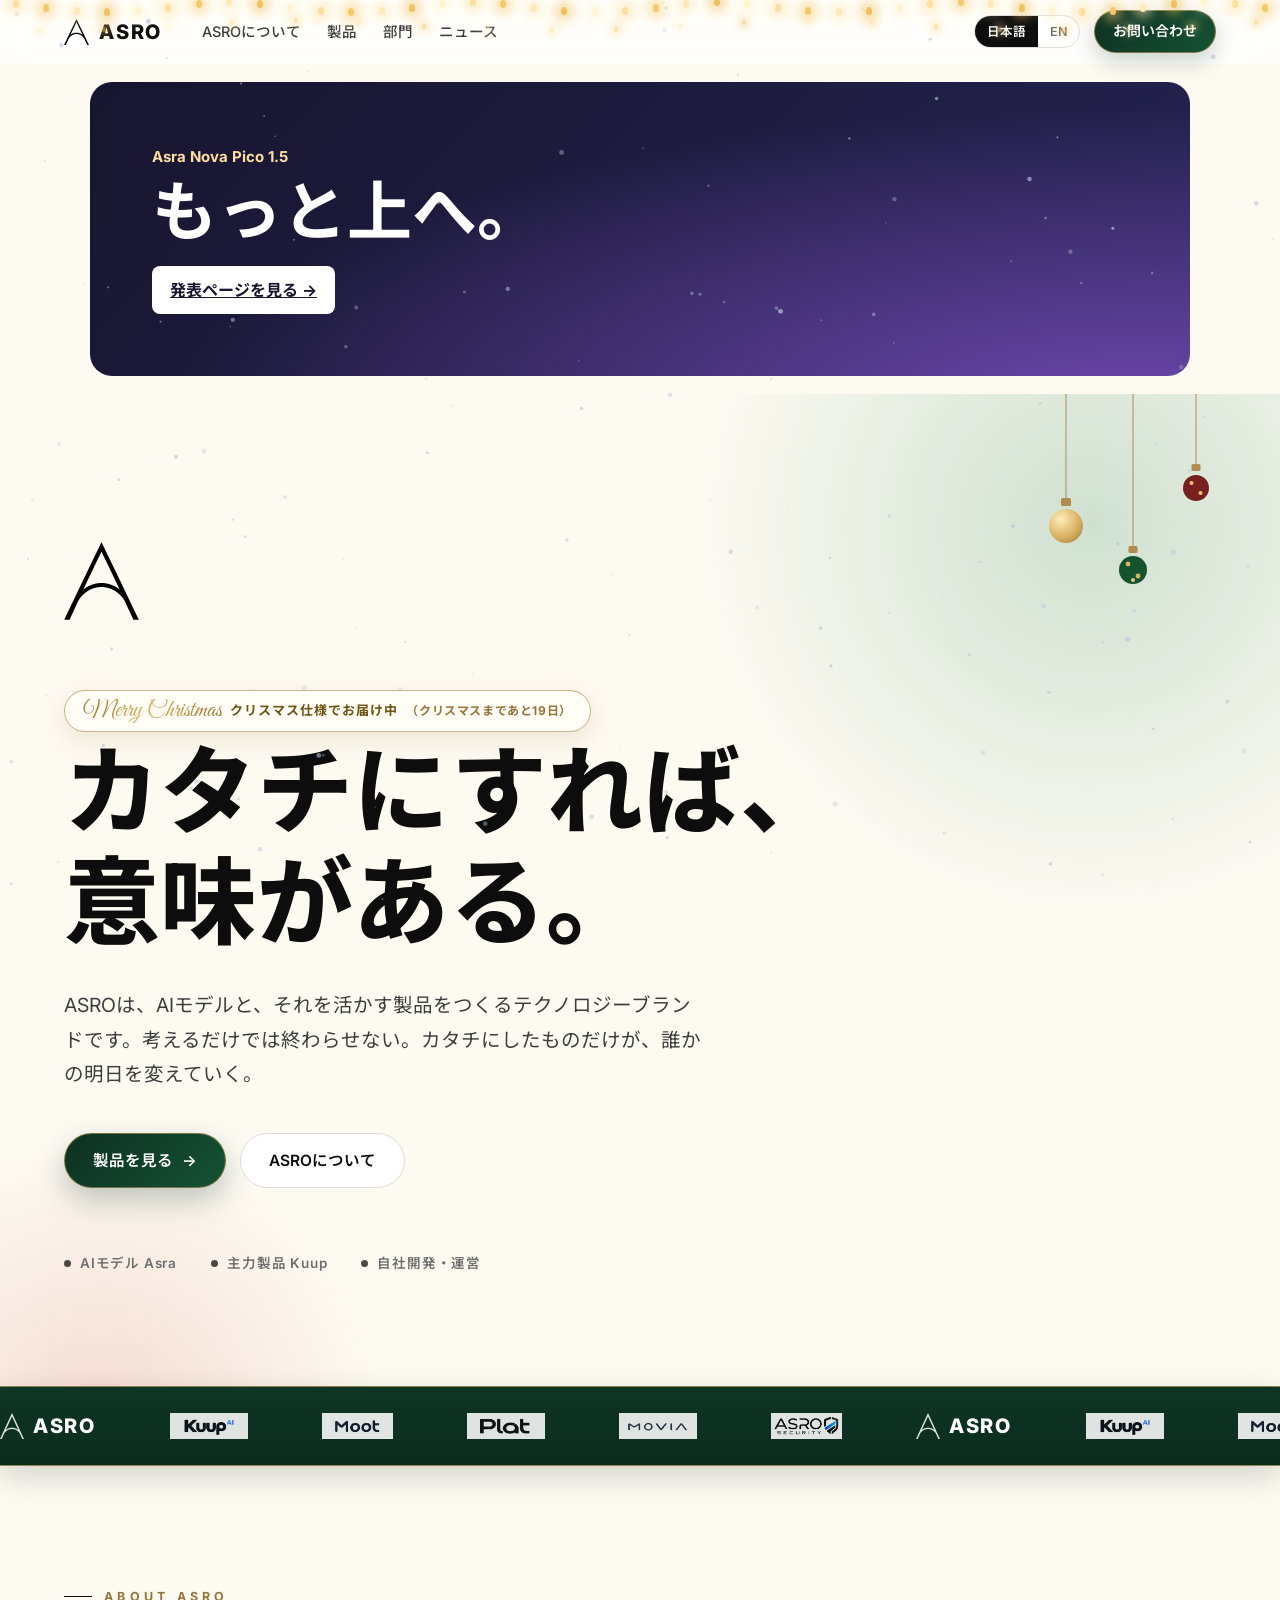
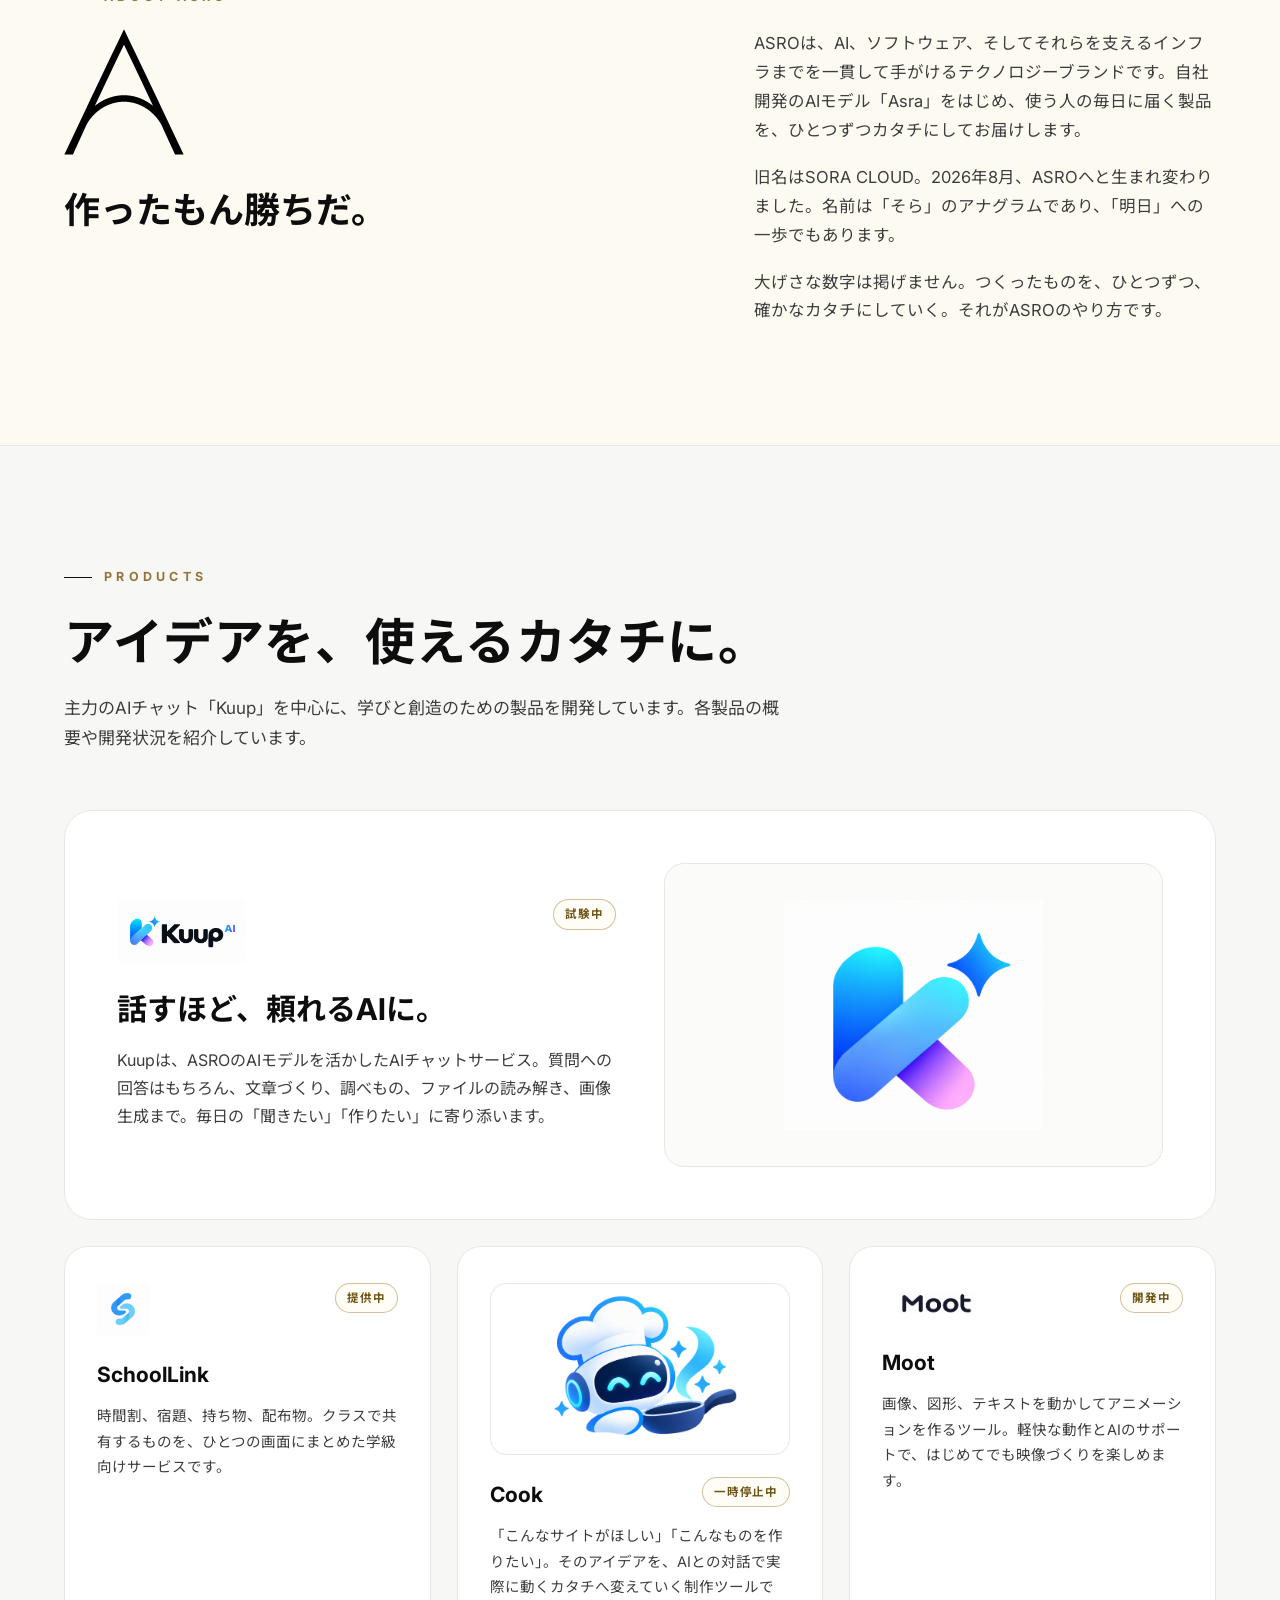
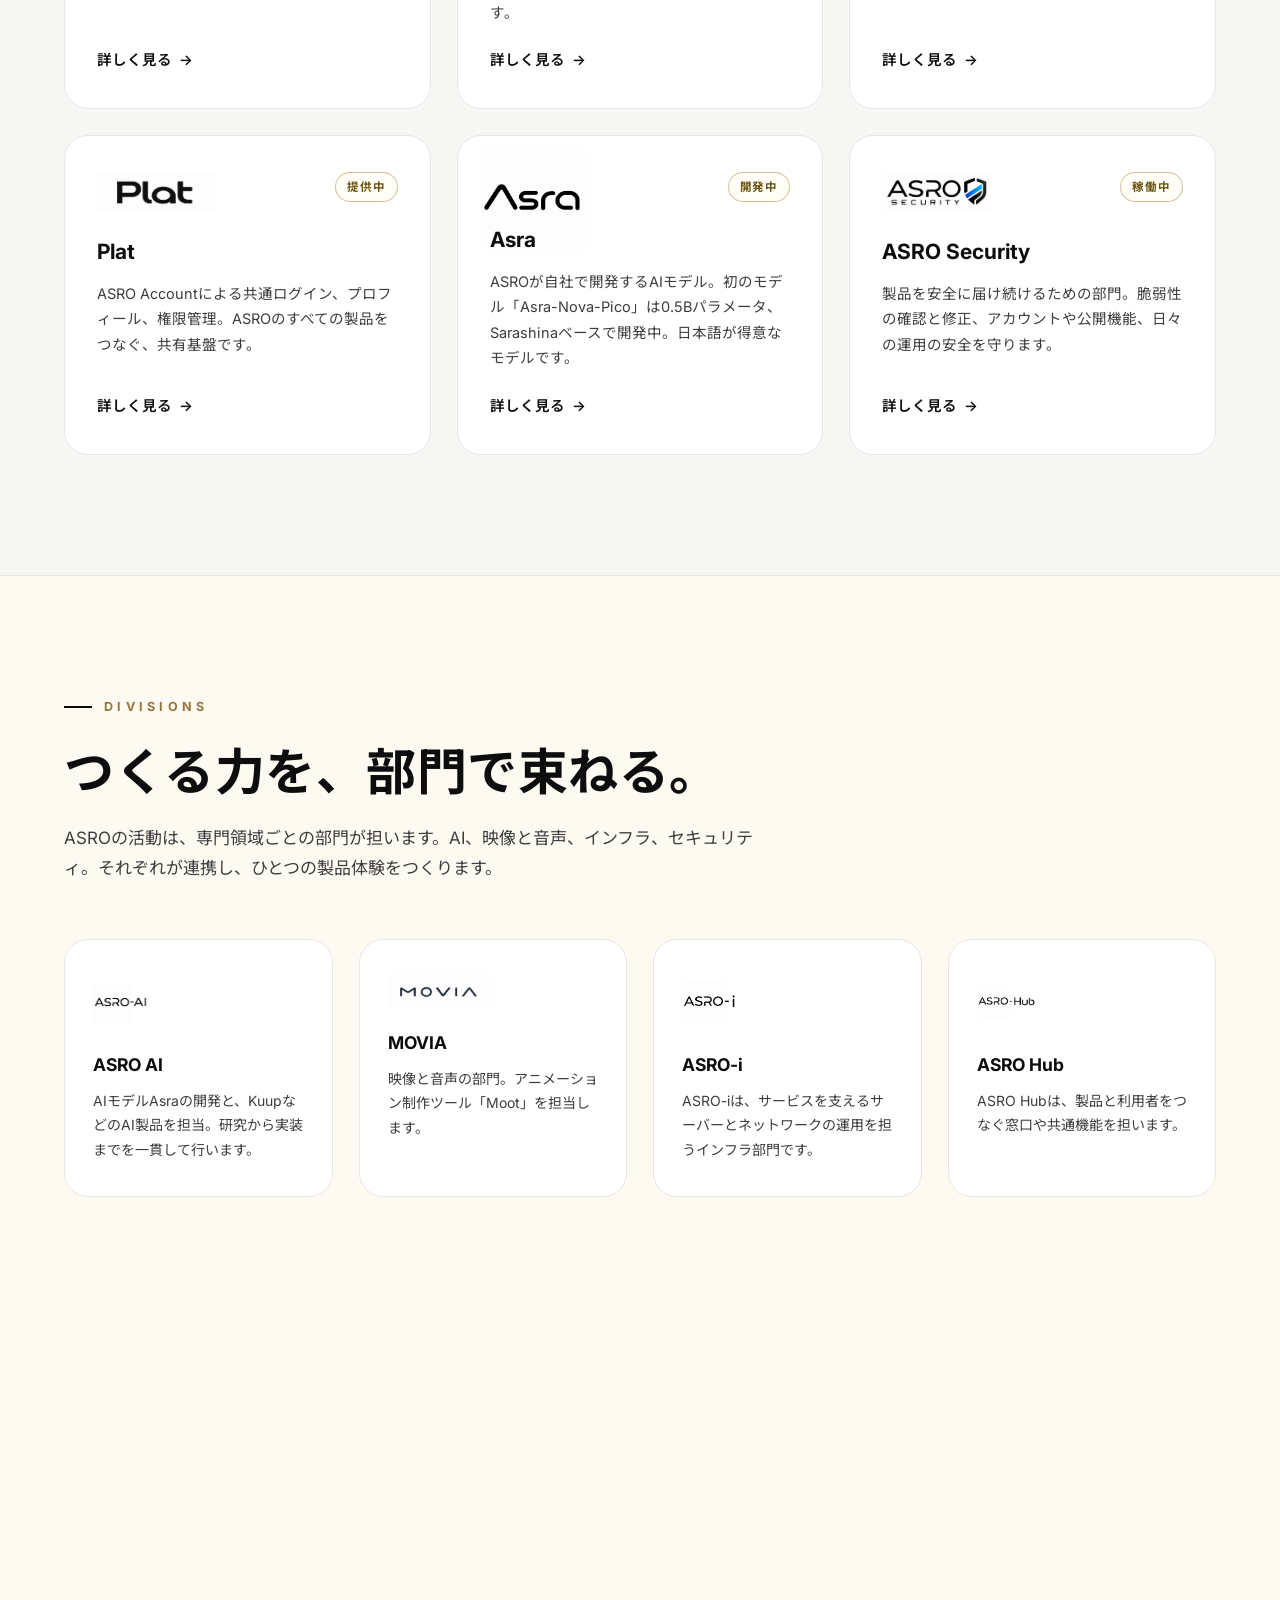
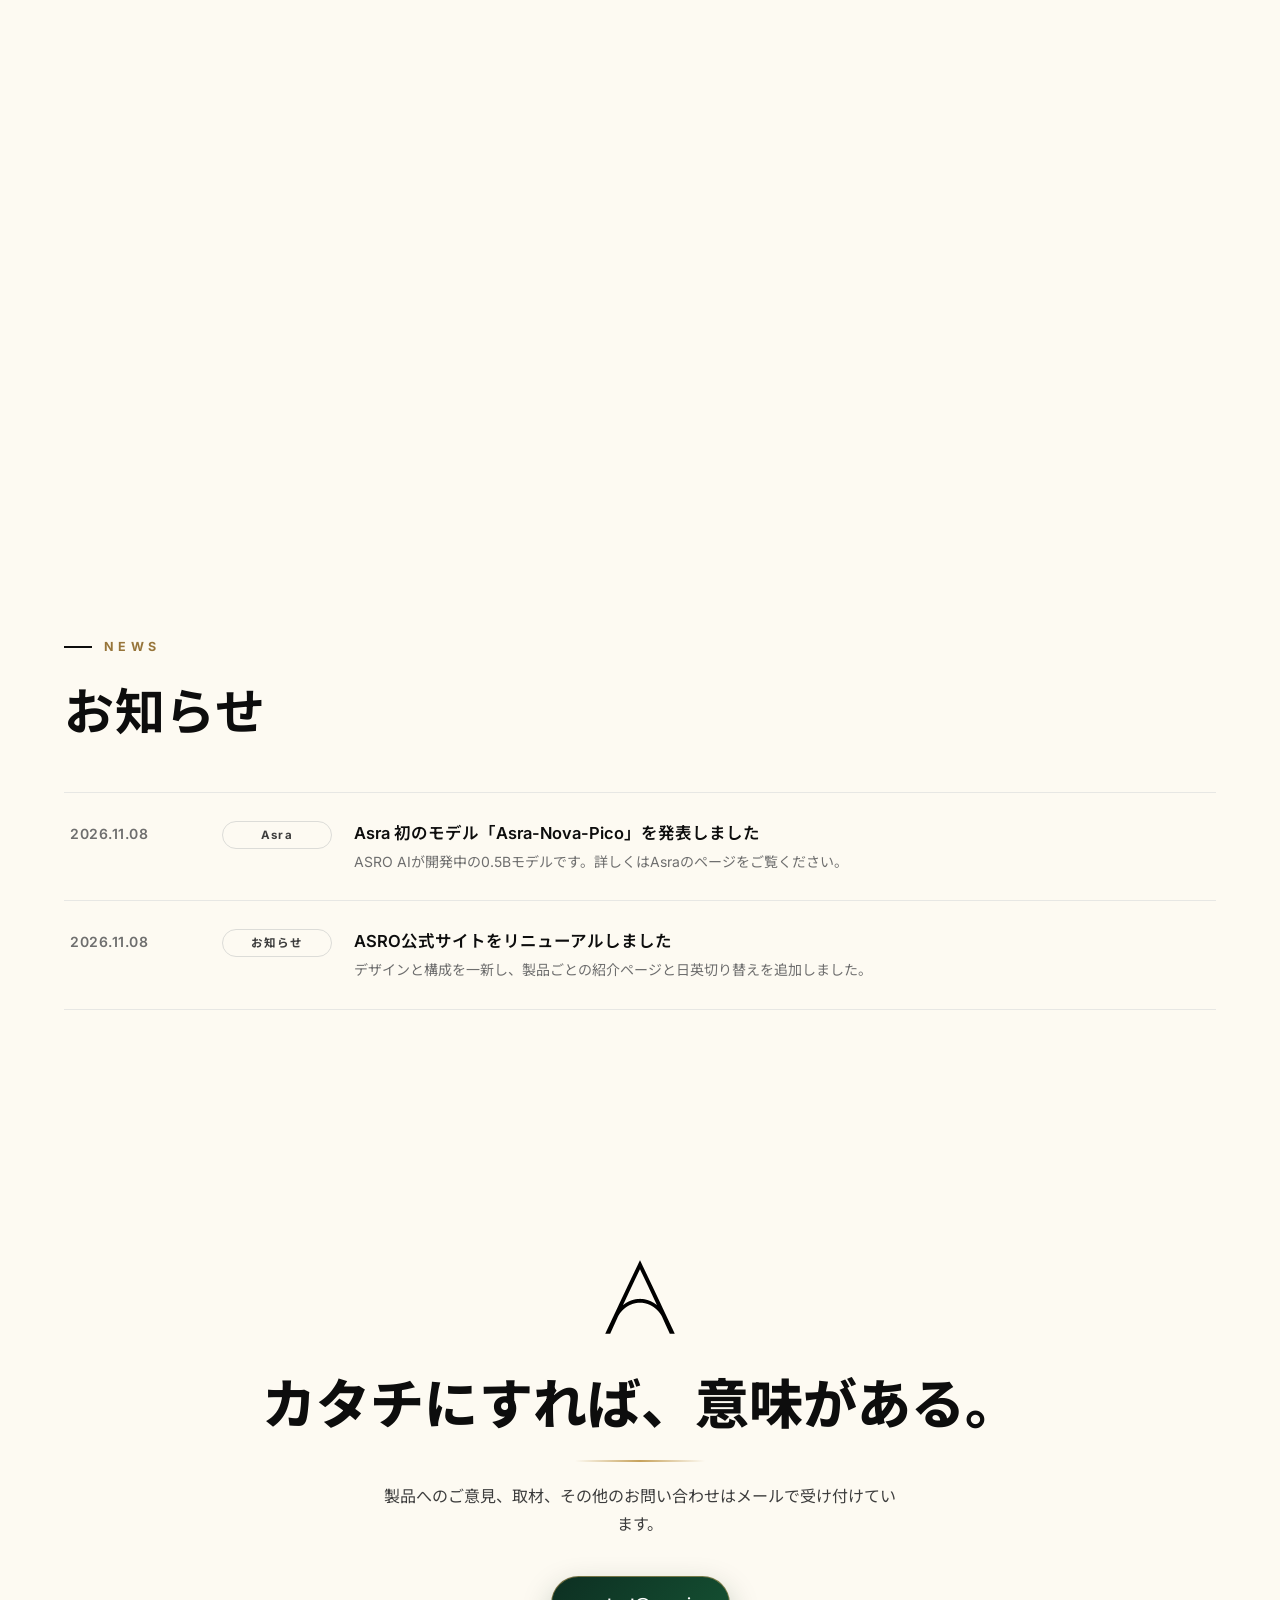
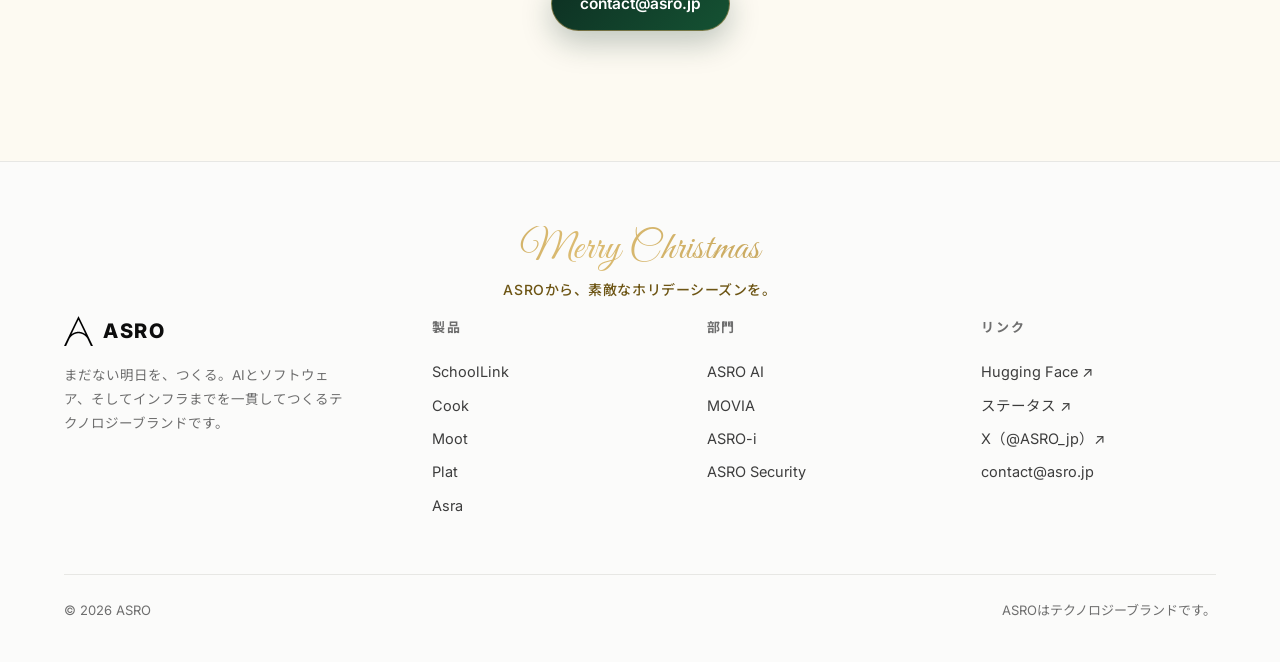
==== commit 47897717: "Link to the Pico 1.5 announcement" ====
--- a/index.html
+++ b/index.html
@@ -172,7 +172,7 @@
           </div>
           <h3>Asra</h3>
           <p data-i18n="asra.card.desc">ASROが自社で開発するAIモデル。初のモデル「Asra-Nova-Pico」は0.5Bパラメータ、Sarashinaベースで開発中。日本語が得意なモデルです。</p>
-          <a class="card-link" href="products/asra.html"><span data-i18n="common.details">詳しく見る</span><span class="arrow">→</span></a>
+          <a class="card-link" href="/pico-1.5.html"><span data-i18n="common.details">詳しく見る</span><span class="arrow">→</span></a>
         </article>
 
         <article class="product-card reveal d2">
@@ -228,7 +228,7 @@
         <h2 data-i18n="asra.title">0.5Bとは思えない、日本語性能を。</h2>
         <p data-i18n="asra.body">ASRO AIが開発中の、Asra初のモデル「Asra-Nova-Pico」を紹介します。パラメータは0.5B、ベースはSarashina。小さいからこそ、日本語の理解と応答に徹底的にこだわりました。モデル自体は、まだ公開していません。</p>
         <div class="hero-actions">
-          <a class="btn btn-light" href="products/asra.html"><span data-i18n="common.details">詳しく見る</span><span class="arrow">→</span></a>
+          <a class="btn btn-light" href="/pico-1.5.html"><span data-i18n="common.details">詳しく見る</span><span class="arrow">→</span></a>
         </div>
       </div>
     </div>
@@ -285,7 +285,7 @@
         <a href="products/cook.html">Cook</a>
         <a href="products/moot.html">Moot</a>
         <a href="products/plat.html">Plat</a>
-        <a href="products/asra.html">Asra</a>
+        <a href="/pico-1.5.html">Asra</a>
       </div>
       <div class="footer-col">
         <h4 data-i18n="footer.divisions">部門</h4>
